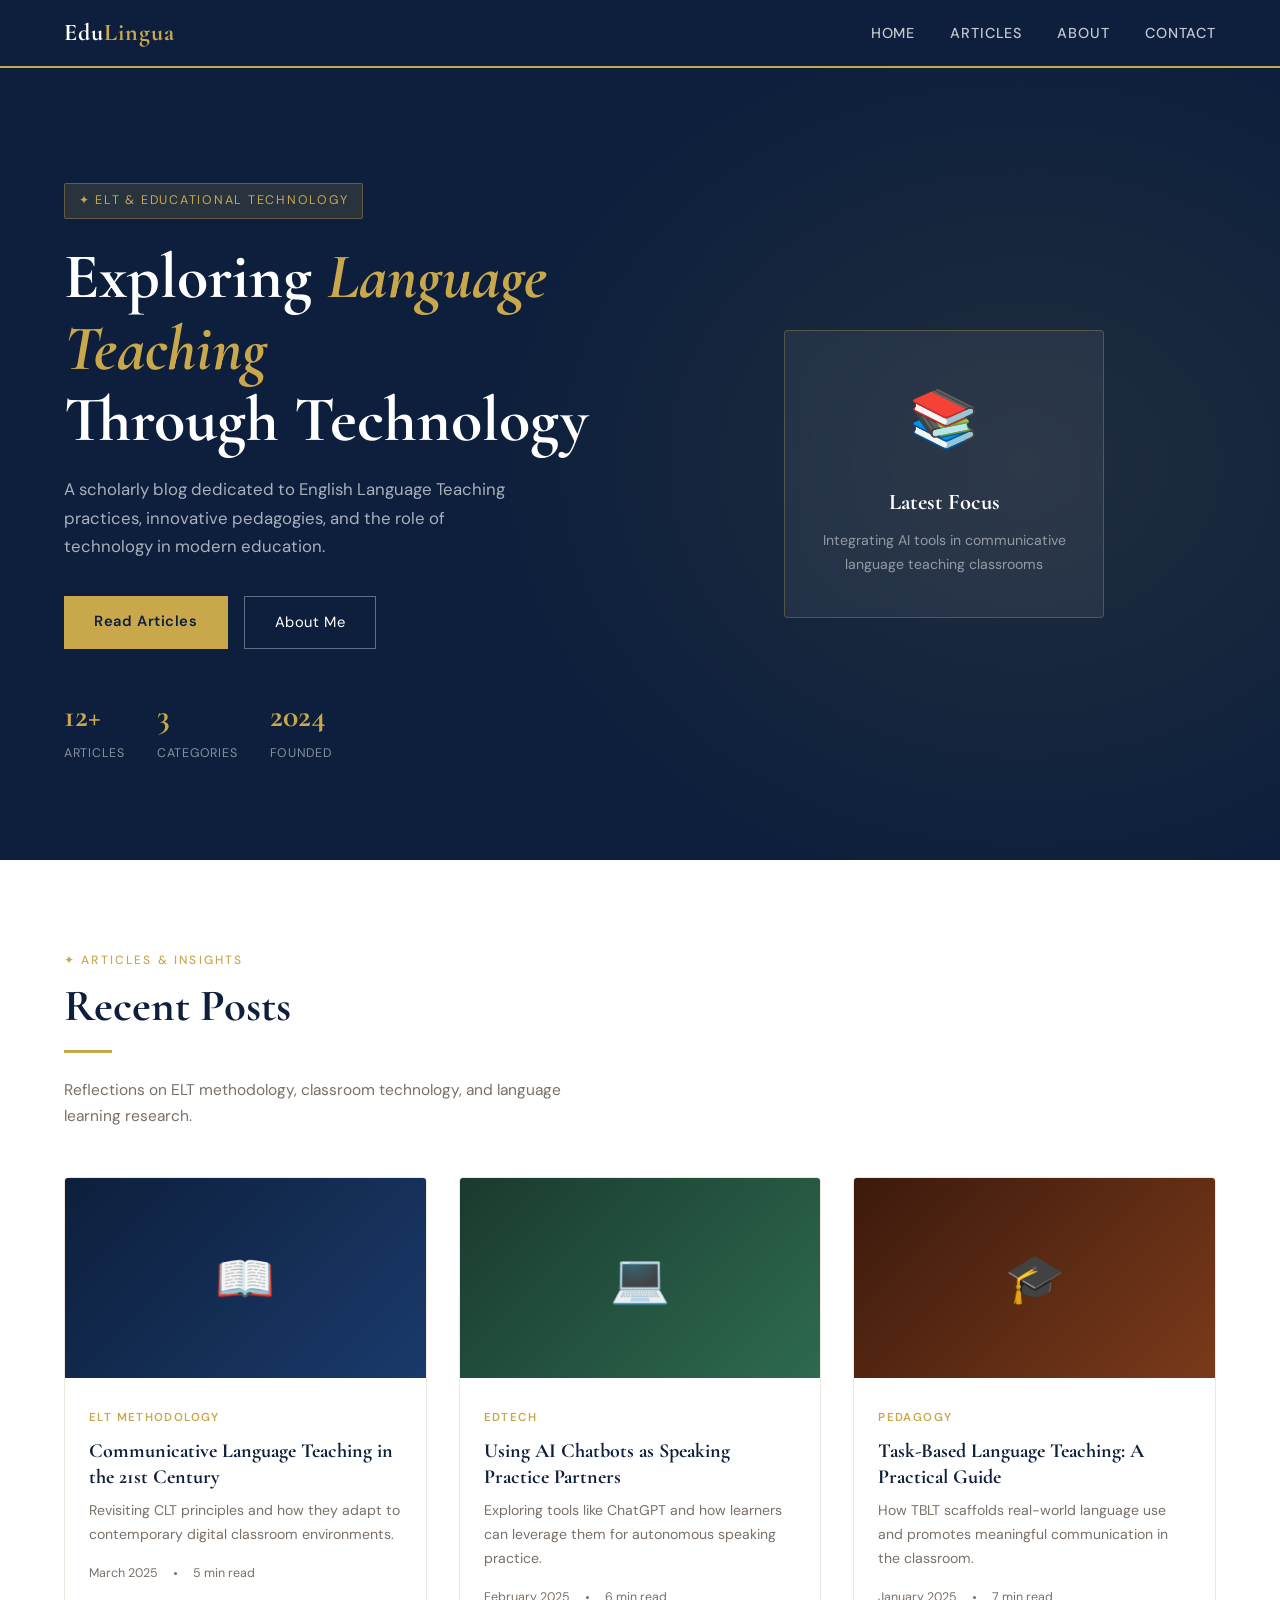
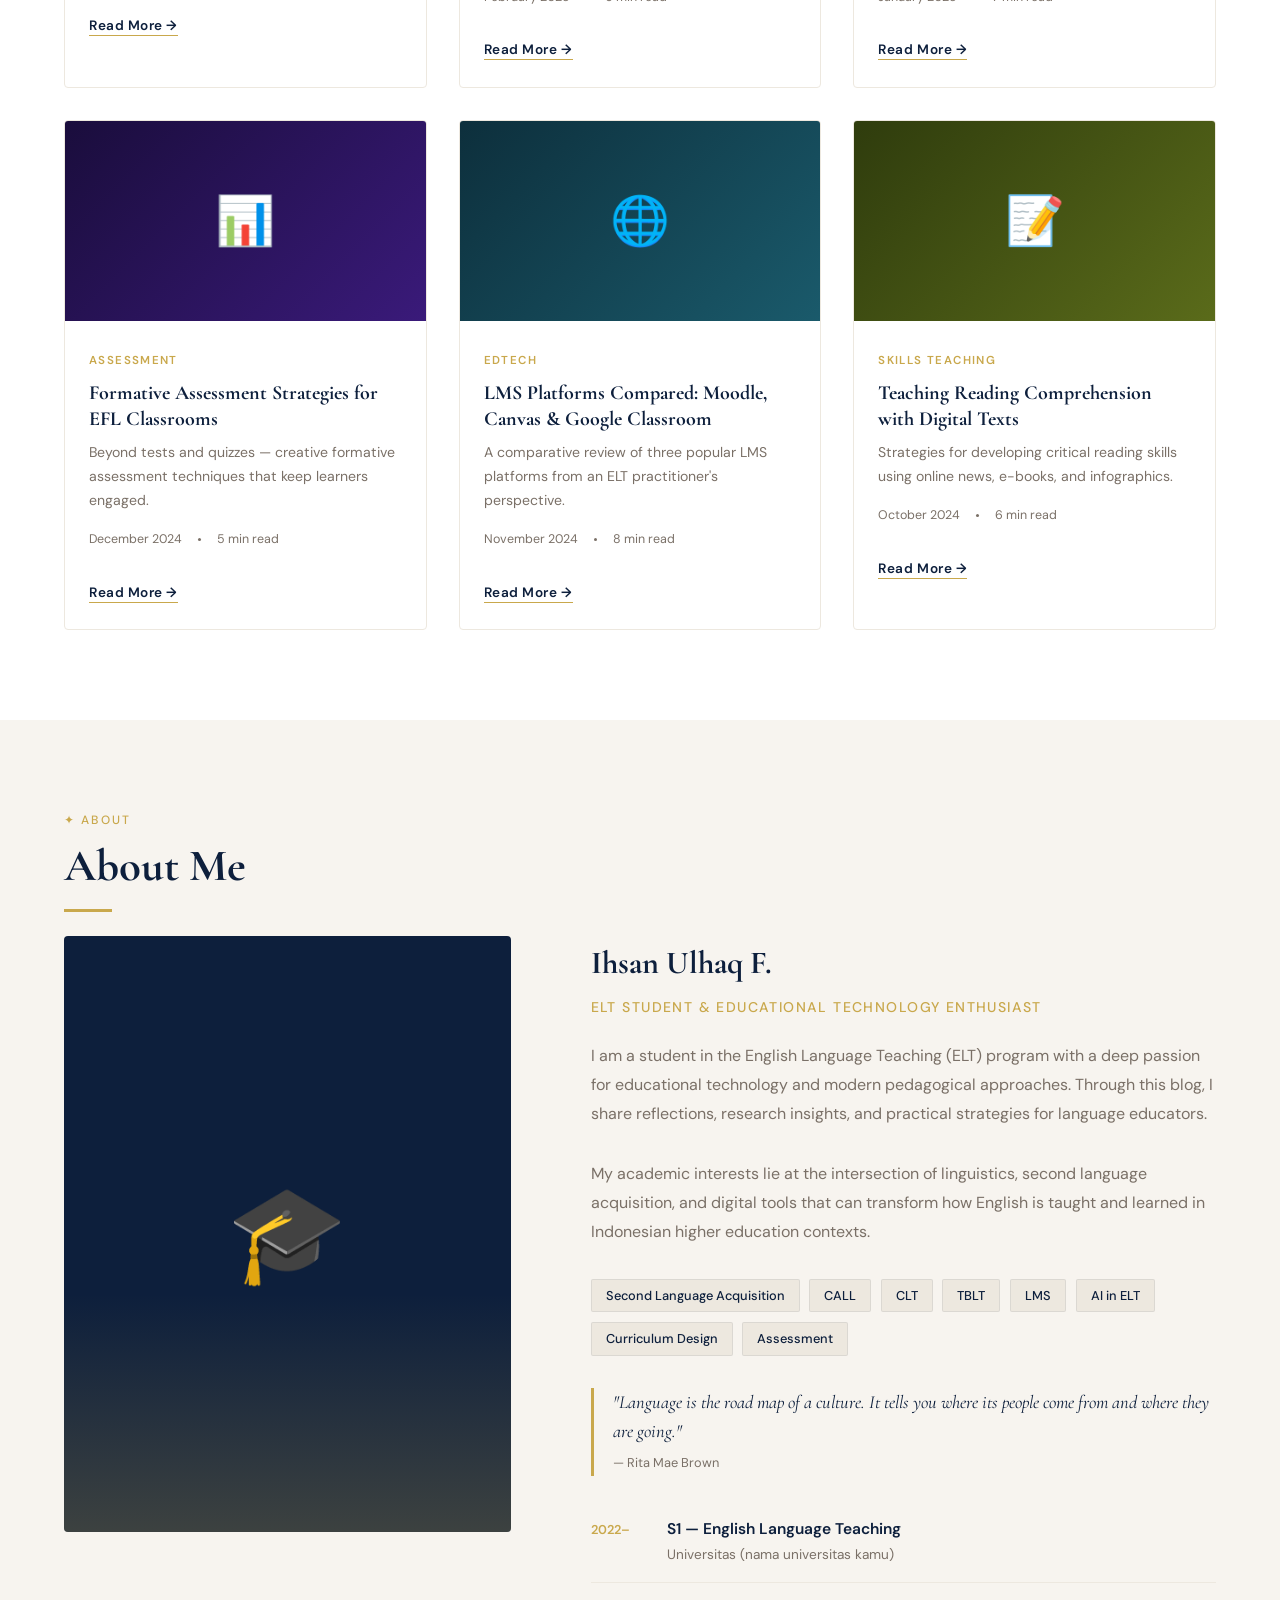
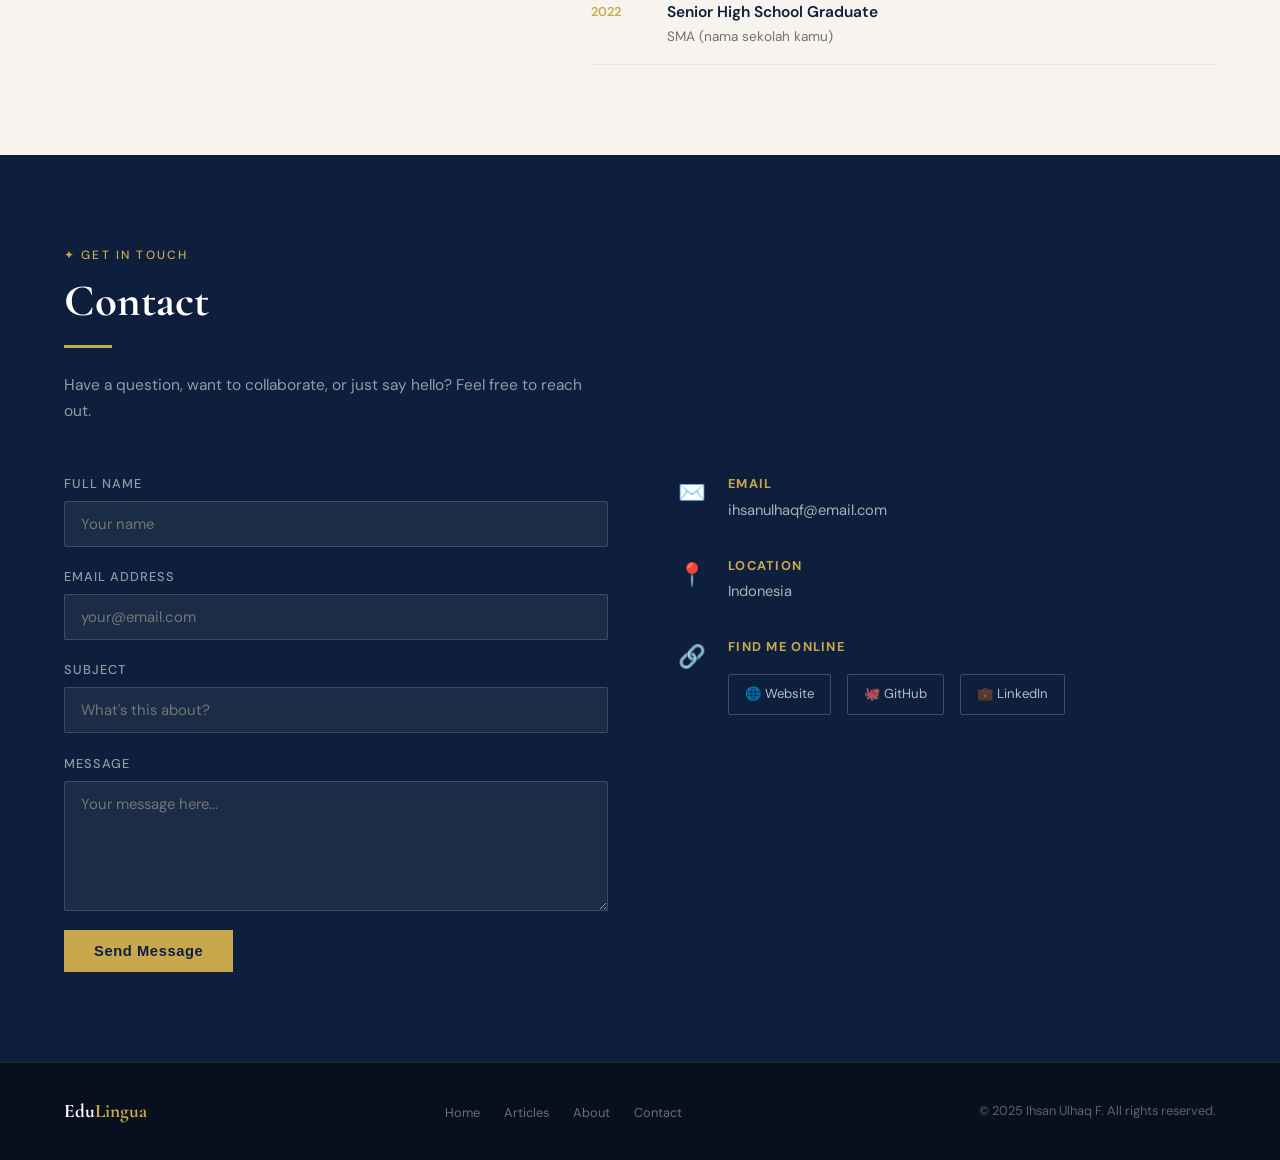
==== index.html @ 3273b569 "Update index.html" ====
<!DOCTYPE html>
<html lang="en">
<head>
  <meta charset="UTF-8" />
  <meta name="viewport" content="width=device-width, initial-scale=1.0"/>
  <title>EduLingua — ELT & Educational Technology</title>
  <link href="https://fonts.googleapis.com/css2?family=Cormorant+Garamond:ital,wght@0,400;0,600;0,700;1,400&family=DM+Sans:wght@300;400;500&display=swap" rel="stylesheet"/>
  <style>
    *, *::before, *::after { box-sizing: border-box; margin: 0; padding: 0; }

    :root {
      --navy:   #0d1f3c;
      --gold:   #c9a84c;
      --ivory:  #f7f4ef;
      --warm:   #ede8df;
      --muted:  #7a7067;
      --white:  #ffffff;
      --serif:  'Cormorant Garamond', Georgia, serif;
      --sans:   'DM Sans', sans-serif;
    }

    html { scroll-behavior: smooth; }
    body { background: var(--ivory); color: var(--navy); font-family: var(--sans); font-size: 16px; line-height: 1.7; }

    /* ── NAV ── */
    nav {
      position: sticky; top: 0; z-index: 100;
      background: var(--navy);
      display: flex; align-items: center; justify-content: space-between;
      padding: 0 5vw;
      height: 68px;
      border-bottom: 2px solid var(--gold);
    }
    .nav-logo {
      font-family: var(--serif); font-size: 1.5rem; font-weight: 700;
      color: var(--white); letter-spacing: .04em; text-decoration: none;
    }
    .nav-logo span { color: var(--gold); }
    .nav-links { display: flex; gap: 2.2rem; list-style: none; }
    .nav-links a {
      color: rgba(255,255,255,.75); text-decoration: none;
      font-size: .9rem; letter-spacing: .06em; text-transform: uppercase;
      font-weight: 500; transition: color .25s;
    }
    .nav-links a:hover { color: var(--gold); }
    .hamburger { display: none; flex-direction: column; gap: 5px; cursor: pointer; }
    .hamburger span { width: 24px; height: 2px; background: var(--white); border-radius: 2px; transition: .3s; }

    /* ── HERO ── */
    #home {
      background: var(--navy);
      padding: 100px 5vw 80px;
      display: grid; grid-template-columns: 1fr 1fr; align-items: center; gap: 4rem;
      min-height: 88vh;
      position: relative; overflow: hidden;
    }
    #home::before {
      content: '';
      position: absolute; inset: 0;
      background: radial-gradient(ellipse 60% 80% at 80% 50%, rgba(201,168,76,.10) 0%, transparent 70%);
      pointer-events: none;
    }
    .hero-tag {
      display: inline-block;
      background: rgba(201,168,76,.15); color: var(--gold);
      font-size: .78rem; letter-spacing: .14em; text-transform: uppercase;
      padding: 6px 14px; border: 1px solid rgba(201,168,76,.35); border-radius: 2px;
      margin-bottom: 1.4rem;
      animation: fadeUp .8s ease both;
    }
    .hero-title {
      font-family: var(--serif); font-size: clamp(2.6rem, 5vw, 4.2rem);
      font-weight: 700; color: var(--white); line-height: 1.12;
      margin-bottom: 1.2rem;
      animation: fadeUp .9s .1s ease both;
    }
    .hero-title em { color: var(--gold); font-style: italic; }
    .hero-desc {
      color: rgba(255,255,255,.65); font-size: 1.05rem; max-width: 460px;
      margin-bottom: 2.2rem;
      animation: fadeUp 1s .2s ease both;
    }
    .hero-btns { display: flex; gap: 1rem; flex-wrap: wrap; animation: fadeUp 1s .3s ease both; }
    .btn-primary {
      background: var(--gold); color: var(--navy);
      padding: 13px 30px; font-weight: 600; font-size: .92rem;
      border: none; cursor: pointer; letter-spacing: .04em;
      text-decoration: none; display: inline-block; transition: opacity .2s, transform .2s;
    }
    .btn-primary:hover { opacity: .88; transform: translateY(-2px); }
    .btn-outline {
      border: 1.5px solid rgba(255,255,255,.35); color: var(--white);
      padding: 13px 30px; font-size: .92rem; letter-spacing: .04em;
      text-decoration: none; display: inline-block; transition: border-color .2s, transform .2s;
    }
    .btn-outline:hover { border-color: var(--gold); transform: translateY(-2px); }
    .hero-visual {
      display: flex; justify-content: center; align-items: center;
      animation: fadeIn 1.2s .4s ease both;
    }
    .hero-card {
      background: rgba(255,255,255,.06); border: 1px solid rgba(201,168,76,.3);
      border-radius: 4px; padding: 2.5rem 2rem;
      text-align: center; width: 320px;
      backdrop-filter: blur(6px);
    }
    .hero-card-icon { font-size: 3.5rem; margin-bottom: 1rem; }
    .hero-card h3 { font-family: var(--serif); font-size: 1.4rem; color: var(--white); margin-bottom: .5rem; }
    .hero-card p { color: rgba(255,255,255,.5); font-size: .88rem; }
    .hero-stats {
      display: flex; gap: 2rem; margin-top: 2.5rem;
      animation: fadeUp 1s .5s ease both;
    }
    .stat-num { font-family: var(--serif); font-size: 2rem; color: var(--gold); font-weight: 700; }
    .stat-label { font-size: .78rem; color: rgba(255,255,255,.5); letter-spacing: .06em; text-transform: uppercase; }

    /* ── SECTION BASE ── */
    section { padding: 90px 5vw; }
    .section-label {
      font-size: .75rem; letter-spacing: .18em; text-transform: uppercase;
      color: var(--gold); margin-bottom: .6rem; font-weight: 500;
    }
    .section-title {
      font-family: var(--serif); font-size: clamp(1.9rem, 3.5vw, 2.8rem);
      font-weight: 700; color: var(--navy); line-height: 1.2; margin-bottom: 1rem;
    }
    .section-sub { color: var(--muted); max-width: 520px; font-size: .97rem; margin-bottom: 3rem; }
    .divider { width: 48px; height: 3px; background: var(--gold); margin-bottom: 1.5rem; }

    /* ── BLOG POSTS ── */
    #posts { background: var(--white); }
    .posts-grid { display: grid; grid-template-columns: repeat(auto-fill, minmax(310px, 1fr)); gap: 2rem; }
    .post-card {
      border: 1px solid var(--warm); border-radius: 4px; overflow: hidden;
      transition: transform .25s, box-shadow .25s; cursor: pointer;
    }
    .post-card:hover { transform: translateY(-5px); box-shadow: 0 16px 40px rgba(13,31,60,.10); }
    .post-thumb {
      height: 200px; display: flex; align-items: center; justify-content: center;
      font-size: 3rem; position: relative; overflow: hidden;
    }
    .post-thumb-elt   { background: linear-gradient(135deg, #0d1f3c 0%, #1a3a6b 100%); }
    .post-thumb-tech  { background: linear-gradient(135deg, #1a3a2e 0%, #2d6a4f 100%); }
    .post-thumb-meth  { background: linear-gradient(135deg, #3c1a0d 0%, #7a3a1a 100%); }
    .post-thumb-eval  { background: linear-gradient(135deg, #1a0d3c 0%, #3a1a7a 100%); }
    .post-thumb-tech2 { background: linear-gradient(135deg, #0d2f3c 0%, #1a5a6b 100%); }
    .post-thumb-read  { background: linear-gradient(135deg, #2f3c0d 0%, #5a6b1a 100%); }
    .post-body { padding: 1.5rem; }
    .post-cat {
      display: inline-block; font-size: .72rem; letter-spacing: .12em;
      text-transform: uppercase; color: var(--gold); font-weight: 600;
      margin-bottom: .6rem;
    }
    .post-title { font-family: var(--serif); font-size: 1.25rem; font-weight: 700; color: var(--navy); margin-bottom: .6rem; line-height: 1.3; }
    .post-excerpt { color: var(--muted); font-size: .88rem; margin-bottom: 1rem; }
    .post-meta { display: flex; align-items: center; gap: 1rem; font-size: .78rem; color: var(--muted); }
    .post-meta-dot { width: 3px; height: 3px; background: var(--muted); border-radius: 50%; }
    .read-more { color: var(--navy); font-weight: 600; font-size: .85rem; text-decoration: none; letter-spacing: .04em; border-bottom: 1.5px solid var(--gold); padding-bottom: 1px; transition: color .2s; }
    .read-more:hover { color: var(--gold); }

    /* ── ABOUT ── */
    #about { background: var(--ivory); }
    .about-grid { display: grid; grid-template-columns: 1fr 1.4fr; gap: 5rem; align-items: start; }
    .about-avatar {
      width: 100%; aspect-ratio: 3/4; background: var(--navy);
      border-radius: 4px; display: flex; align-items: center; justify-content: center;
      font-size: 6rem; position: relative; overflow: hidden;
    }
    .about-avatar::after {
      content: ''; position: absolute;
      bottom: 0; left: 0; right: 0; height: 40%;
      background: linear-gradient(to top, rgba(201,168,76,.25), transparent);
    }
    .about-name { font-family: var(--serif); font-size: 2rem; font-weight: 700; color: var(--navy); margin-bottom: .3rem; }
    .about-role { color: var(--gold); font-size: .88rem; letter-spacing: .1em; text-transform: uppercase; font-weight: 500; margin-bottom: 1.4rem; }
    .about-bio { color: var(--muted); margin-bottom: 2rem; line-height: 1.8; }
    .skills-list { display: flex; flex-wrap: wrap; gap: .6rem; margin-bottom: 2rem; }
    .skill-tag {
      background: var(--warm); color: var(--navy); font-size: .8rem;
      padding: 5px 14px; border-radius: 2px; font-weight: 500;
      border: 1px solid rgba(13,31,60,.08);
    }
    .about-quote {
      border-left: 3px solid var(--gold); padding-left: 1.2rem;
      font-family: var(--serif); font-size: 1.15rem; font-style: italic;
      color: var(--navy); line-height: 1.6;
    }
    .edu-list { margin-top: 1.5rem; }
    .edu-item { display: flex; gap: 1rem; padding: 1rem 0; border-bottom: 1px solid var(--warm); }
    .edu-year { font-size: .8rem; color: var(--gold); font-weight: 600; min-width: 60px; margin-top: .15rem; }
    .edu-info h4 { font-size: .97rem; font-weight: 600; color: var(--navy); }
    .edu-info p  { font-size: .85rem; color: var(--muted); }

    /* ── CONTACT ── */
    #contact { background: var(--navy); }
    #contact .section-title { color: var(--white); }
    #contact .section-sub   { color: rgba(255,255,255,.55); }
    #contact .divider       { background: var(--gold); }
    .contact-grid { display: grid; grid-template-columns: 1fr 1fr; gap: 4rem; align-items: start; }
    .contact-form { display: flex; flex-direction: column; gap: 1.2rem; }
    .form-group { display: flex; flex-direction: column; gap: .4rem; }
    .form-group label { font-size: .8rem; letter-spacing: .08em; text-transform: uppercase; color: rgba(255,255,255,.55); font-weight: 500; }
    .form-group input,
    .form-group textarea {
      background: rgba(255,255,255,.06); border: 1px solid rgba(255,255,255,.15);
      color: var(--white); padding: 12px 16px; font-family: var(--sans); font-size: .93rem;
      border-radius: 2px; outline: none; transition: border-color .2s;
    }
    .form-group input:focus,
    .form-group textarea:focus { border-color: var(--gold); }
    .form-group textarea { min-height: 130px; resize: vertical; }
    .contact-info { display: flex; flex-direction: column; gap: 2rem; }
    .contact-item { display: flex; gap: 1rem; align-items: flex-start; }
    .contact-icon { font-size: 1.4rem; width: 40px; text-align: center; margin-top: .1rem; }
    .contact-item h4 { color: var(--gold); font-size: .8rem; letter-spacing: .1em; text-transform: uppercase; margin-bottom: .2rem; }
    .contact-item p  { color: rgba(255,255,255,.65); font-size: .92rem; }
    .social-row { display: flex; gap: 1rem; margin-top: 1rem; }
    .social-btn {
      display: flex; align-items: center; gap: .5rem;
      border: 1px solid rgba(255,255,255,.2); color: rgba(255,255,255,.7);
      padding: 8px 16px; font-size: .82rem; text-decoration: none;
      transition: border-color .2s, color .2s; border-radius: 2px;
    }
    .social-btn:hover { border-color: var(--gold); color: var(--gold); }

    /* ── FOOTER ── */
    footer {
      background: #080f1e;
      padding: 2rem 5vw;
      display: flex; align-items: center; justify-content: space-between;
      border-top: 1px solid rgba(201,168,76,.2);
      flex-wrap: wrap; gap: 1rem;
    }
    .footer-logo { font-family: var(--serif); font-size: 1.2rem; color: var(--white); font-weight: 700; }
    .footer-logo span { color: var(--gold); }
    .footer-copy { font-size: .8rem; color: rgba(255,255,255,.35); }
    .footer-links { display: flex; gap: 1.5rem; list-style: none; }
    .footer-links a { font-size: .8rem; color: rgba(255,255,255,.4); text-decoration: none; transition: color .2s; }
    .footer-links a:hover { color: var(--gold); }

    /* ── ANIMATIONS ── */
    @keyframes fadeUp {
      from { opacity: 0; transform: translateY(22px); }
      to   { opacity: 1; transform: translateY(0); }
    }
    @keyframes fadeIn {
      from { opacity: 0; }
      to   { opacity: 1; }
    }

    /* ── RESPONSIVE ── */
    @media (max-width: 900px) {
      #home { grid-template-columns: 1fr; text-align: center; padding-top: 70px; min-height: auto; }
      .hero-desc { max-width: 100%; }
      .hero-btns { justify-content: center; }
      .hero-stats { justify-content: center; }
      .hero-visual { display: none; }
      .about-grid { grid-template-columns: 1fr; }
      .about-avatar { aspect-ratio: 1/1; width: 200px; margin: 0 auto; }
      .contact-grid { grid-template-columns: 1fr; }
    }
    @media (max-width: 640px) {
      .nav-links { display: none; }
      .hamburger { display: flex; }
      section { padding: 60px 5vw; }
      footer { flex-direction: column; text-align: center; }
      .footer-links { justify-content: center; }
    }
  </style>
</head>
<body>

<!-- ── NAV ── -->
<nav>
  <a class="nav-logo" href="#home">Edu<span>Lingua</span></a>
  <ul class="nav-links">
    <li><a href="#home">Home</a></li>
    <li><a href="#posts">Articles</a></li>
    <li><a href="#about">About</a></li>
    <li><a href="#contact">Contact</a></li>
  </ul>
  <div class="hamburger" onclick="toggleMenu(this)">
    <span></span><span></span><span></span>
  </div>
</nav>

<!-- ── HERO ── -->
<section id="home">
  <div class="hero-text">
    <div class="hero-tag">✦ ELT &amp; Educational Technology</div>
    <h1 class="hero-title">
      Exploring <em>Language Teaching</em><br>Through Technology
    </h1>
    <p class="hero-desc">
      A scholarly blog dedicated to English Language Teaching practices, 
      innovative pedagogies, and the role of technology in modern education.
    </p>
    <div class="hero-btns">
      <a class="btn-primary" href="#posts">Read Articles</a>
      <a class="btn-outline" href="#about">About Me</a>
    </div>
    <div class="hero-stats">
      <div>
        <div class="stat-num">12+</div>
        <div class="stat-label">Articles</div>
      </div>
      <div>
        <div class="stat-num">3</div>
        <div class="stat-label">Categories</div>
      </div>
      <div>
        <div class="stat-num">2024</div>
        <div class="stat-label">Founded</div>
      </div>
    </div>
  </div>
  <div class="hero-visual">
    <div class="hero-card">
      <div class="hero-card-icon">📚</div>
      <h3>Latest Focus</h3>
      <p>Integrating AI tools in communicative language teaching classrooms</p>
    </div>
  </div>
</section>

<!-- ── BLOG POSTS ── -->
<section id="posts">
  <div class="section-label">✦ Articles &amp; Insights</div>
  <h2 class="section-title">Recent Posts</h2>
  <div class="divider"></div>
  <p class="section-sub">Reflections on ELT methodology, classroom technology, and language learning research.</p>

  <div class="posts-grid">

    <article class="post-card">
      <div class="post-thumb post-thumb-elt">📖</div>
      <div class="post-body">
        <span class="post-cat">ELT Methodology</span>
        <h3 class="post-title">Communicative Language Teaching in the 21st Century</h3>
        <p class="post-excerpt">Revisiting CLT principles and how they adapt to contemporary digital classroom environments.</p>
        <div class="post-meta">
          <span>March 2025</span>
          <span class="post-meta-dot"></span>
          <span>5 min read</span>
        </div>
        <br/>
        <a class="read-more" href="#">Read More →</a>
      </div>
    </article>

    <article class="post-card">
      <div class="post-thumb post-thumb-tech">💻</div>
      <div class="post-body">
        <span class="post-cat">EdTech</span>
        <h3 class="post-title">Using AI Chatbots as Speaking Practice Partners</h3>
        <p class="post-excerpt">Exploring tools like ChatGPT and how learners can leverage them for autonomous speaking practice.</p>
        <div class="post-meta">
          <span>February 2025</span>
          <span class="post-meta-dot"></span>
          <span>6 min read</span>
        </div>
        <br/>
        <a class="read-more" href="#">Read More →</a>
      </div>
    </article>

    <article class="post-card">
      <div class="post-thumb post-thumb-meth">🎓</div>
      <div class="post-body">
        <span class="post-cat">Pedagogy</span>
        <h3 class="post-title">Task-Based Language Teaching: A Practical Guide</h3>
        <p class="post-excerpt">How TBLT scaffolds real-world language use and promotes meaningful communication in the classroom.</p>
        <div class="post-meta">
          <span>January 2025</span>
          <span class="post-meta-dot"></span>
          <span>7 min read</span>
        </div>
        <br/>
        <a class="read-more" href="#">Read More →</a>
      </div>
    </article>

    <article class="post-card">
      <div class="post-thumb post-thumb-eval">📊</div>
      <div class="post-body">
        <span class="post-cat">Assessment</span>
        <h3 class="post-title">Formative Assessment Strategies for EFL Classrooms</h3>
        <p class="post-excerpt">Beyond tests and quizzes — creative formative assessment techniques that keep learners engaged.</p>
        <div class="post-meta">
          <span>December 2024</span>
          <span class="post-meta-dot"></span>
          <span>5 min read</span>
        </div>
        <br/>
        <a class="read-more" href="#">Read More →</a>
      </div>
    </article>

    <article class="post-card">
      <div class="post-thumb post-thumb-tech2">🌐</div>
      <div class="post-body">
        <span class="post-cat">EdTech</span>
        <h3 class="post-title">LMS Platforms Compared: Moodle, Canvas &amp; Google Classroom</h3>
        <p class="post-excerpt">A comparative review of three popular LMS platforms from an ELT practitioner's perspective.</p>
        <div class="post-meta">
          <span>November 2024</span>
          <span class="post-meta-dot"></span>
          <span>8 min read</span>
        </div>
        <br/>
        <a class="read-more" href="#">Read More →</a>
      </div>
    </article>

    <article class="post-card">
      <div class="post-thumb post-thumb-read">📝</div>
      <div class="post-body">
        <span class="post-cat">Skills Teaching</span>
        <h3 class="post-title">Teaching Reading Comprehension with Digital Texts</h3>
        <p class="post-excerpt">Strategies for developing critical reading skills using online news, e-books, and infographics.</p>
        <div class="post-meta">
          <span>October 2024</span>
          <span class="post-meta-dot"></span>
          <span>6 min read</span>
        </div>
        <br/>
        <a class="read-more" href="#">Read More →</a>
      </div>
    </article>

  </div>
</section>

<!-- ── ABOUT ── -->
<section id="about">
  <div class="section-label">✦ About</div>
  <h2 class="section-title">About Me</h2>
  <div class="divider"></div>

  <div class="about-grid">
    <div>
      <div class="about-avatar">🎓</div>
    </div>
    <div>
      <div class="about-name">Ihsan Ulhaq F.</div>
      <div class="about-role">ELT Student &amp; Educational Technology Enthusiast</div>
      <p class="about-bio">
        I am a student in the English Language Teaching (ELT) program with a deep passion for 
        educational technology and modern pedagogical approaches. Through this blog, I share 
        reflections, research insights, and practical strategies for language educators.
      </p>
      <p class="about-bio">
        My academic interests lie at the intersection of linguistics, second language acquisition, 
        and digital tools that can transform how English is taught and learned in Indonesian 
        higher education contexts.
      </p>
      <div class="skills-list">
        <span class="skill-tag">Second Language Acquisition</span>
        <span class="skill-tag">CALL</span>
        <span class="skill-tag">CLT</span>
        <span class="skill-tag">TBLT</span>
        <span class="skill-tag">LMS</span>
        <span class="skill-tag">AI in ELT</span>
        <span class="skill-tag">Curriculum Design</span>
        <span class="skill-tag">Assessment</span>
      </div>
      <blockquote class="about-quote">
        "Language is the road map of a culture. It tells you where its people come from and where they are going."
        <br/><small style="font-family:var(--sans);font-size:.8rem;color:var(--muted);font-style:normal;">— Rita Mae Brown</small>
      </blockquote>

      <div class="edu-list">
        <div class="edu-item">
          <div class="edu-year">2022–</div>
          <div class="edu-info">
            <h4>S1 — English Language Teaching</h4>
            <p>Universitas (nama universitas kamu)</p>
          </div>
        </div>
        <div class="edu-item">
          <div class="edu-year">2022</div>
          <div class="edu-info">
            <h4>Senior High School Graduate</h4>
            <p>SMA (nama sekolah kamu)</p>
          </div>
        </div>
      </div>
    </div>
  </div>
</section>

<!-- ── CONTACT ── -->
<section id="contact">
  <div class="section-label">✦ Get in Touch</div>
  <h2 class="section-title">Contact</h2>
  <div class="divider"></div>
  <p class="section-sub">Have a question, want to collaborate, or just say hello? Feel free to reach out.</p>

  <div class="contact-grid">
    <div class="contact-form">
      <div class="form-group">
        <label>Full Name</label>
        <input type="text" placeholder="Your name"/>
      </div>
      <div class="form-group">
        <label>Email Address</label>
        <input type="email" placeholder="your@email.com"/>
      </div>
      <div class="form-group">
        <label>Subject</label>
        <input type="text" placeholder="What's this about?"/>
      </div>
      <div class="form-group">
        <label>Message</label>
        <textarea placeholder="Your message here..."></textarea>
      </div>
      <button class="btn-primary" style="width:fit-content" onclick="handleSend()">Send Message</button>
    </div>
    <div class="contact-info">
      <div class="contact-item">
        <div class="contact-icon">✉️</div>
        <div>
          <h4>Email</h4>
          <p>ihsanulhaqf@email.com</p>
        </div>
      </div>
      <div class="contact-item">
        <div class="contact-icon">📍</div>
        <div>
          <h4>Location</h4>
          <p>Indonesia</p>
        </div>
      </div>
      <div class="contact-item">
        <div class="contact-icon">🔗</div>
        <div>
          <h4>Find Me Online</h4>
          <div class="social-row">
            <a class="social-btn" href="https://ihsanulhaqf.github.io" target="_blank">🌐 Website</a>
            <a class="social-btn" href="#">🐙 GitHub</a>
            <a class="social-btn" href="#">💼 LinkedIn</a>
          </div>
        </div>
      </div>
    </div>
  </div>
</section>

<!-- ── FOOTER ── -->
<footer>
  <div class="footer-logo">Edu<span>Lingua</span></div>
  <ul class="footer-links">
    <li><a href="#home">Home</a></li>
    <li><a href="#posts">Articles</a></li>
    <li><a href="#about">About</a></li>
    <li><a href="#contact">Contact</a></li>
  </ul>
  <p class="footer-copy">© 2025 Ihsan Ulhaq F. All rights reserved.</p>
</footer>

<script>
  function toggleMenu(btn) {
    const links = document.querySelector('.nav-links');
    links.style.display = links.style.display === 'flex' ? 'none' : 'flex';
    links.style.flexDirection = 'column';
    links.style.position = 'absolute';
    links.style.top = '68px';
    links.style.right = '5vw';
    links.style.background = '#0d1f3c';
    links.style.padding = '1rem 2rem';
    links.style.border = '1px solid rgba(201,168,76,.3)';
  }

  function handleSend() {
    alert('Pesan terkirim! (Hubungkan dengan backend untuk fungsionalitas nyata)');
  }

  // Scroll reveal
  const observer = new IntersectionObserver((entries) => {
    entries.forEach(e => {
      if (e.isIntersecting) {
        e.target.style.opacity = '1';
        e.target.style.transform = 'translateY(0)';
      }
    });
  }, { threshold: 0.1 });

  document.querySelectorAll('.post-card, .about-grid, .contact-grid').forEach(el => {
    el.style.opacity = '0';
    el.style.transform = 'translateY(30px)';
    el.style.transition = 'opacity .6s ease, transform .6s ease';
    observer.observe(el);
  });
</script>
</body>
</html>
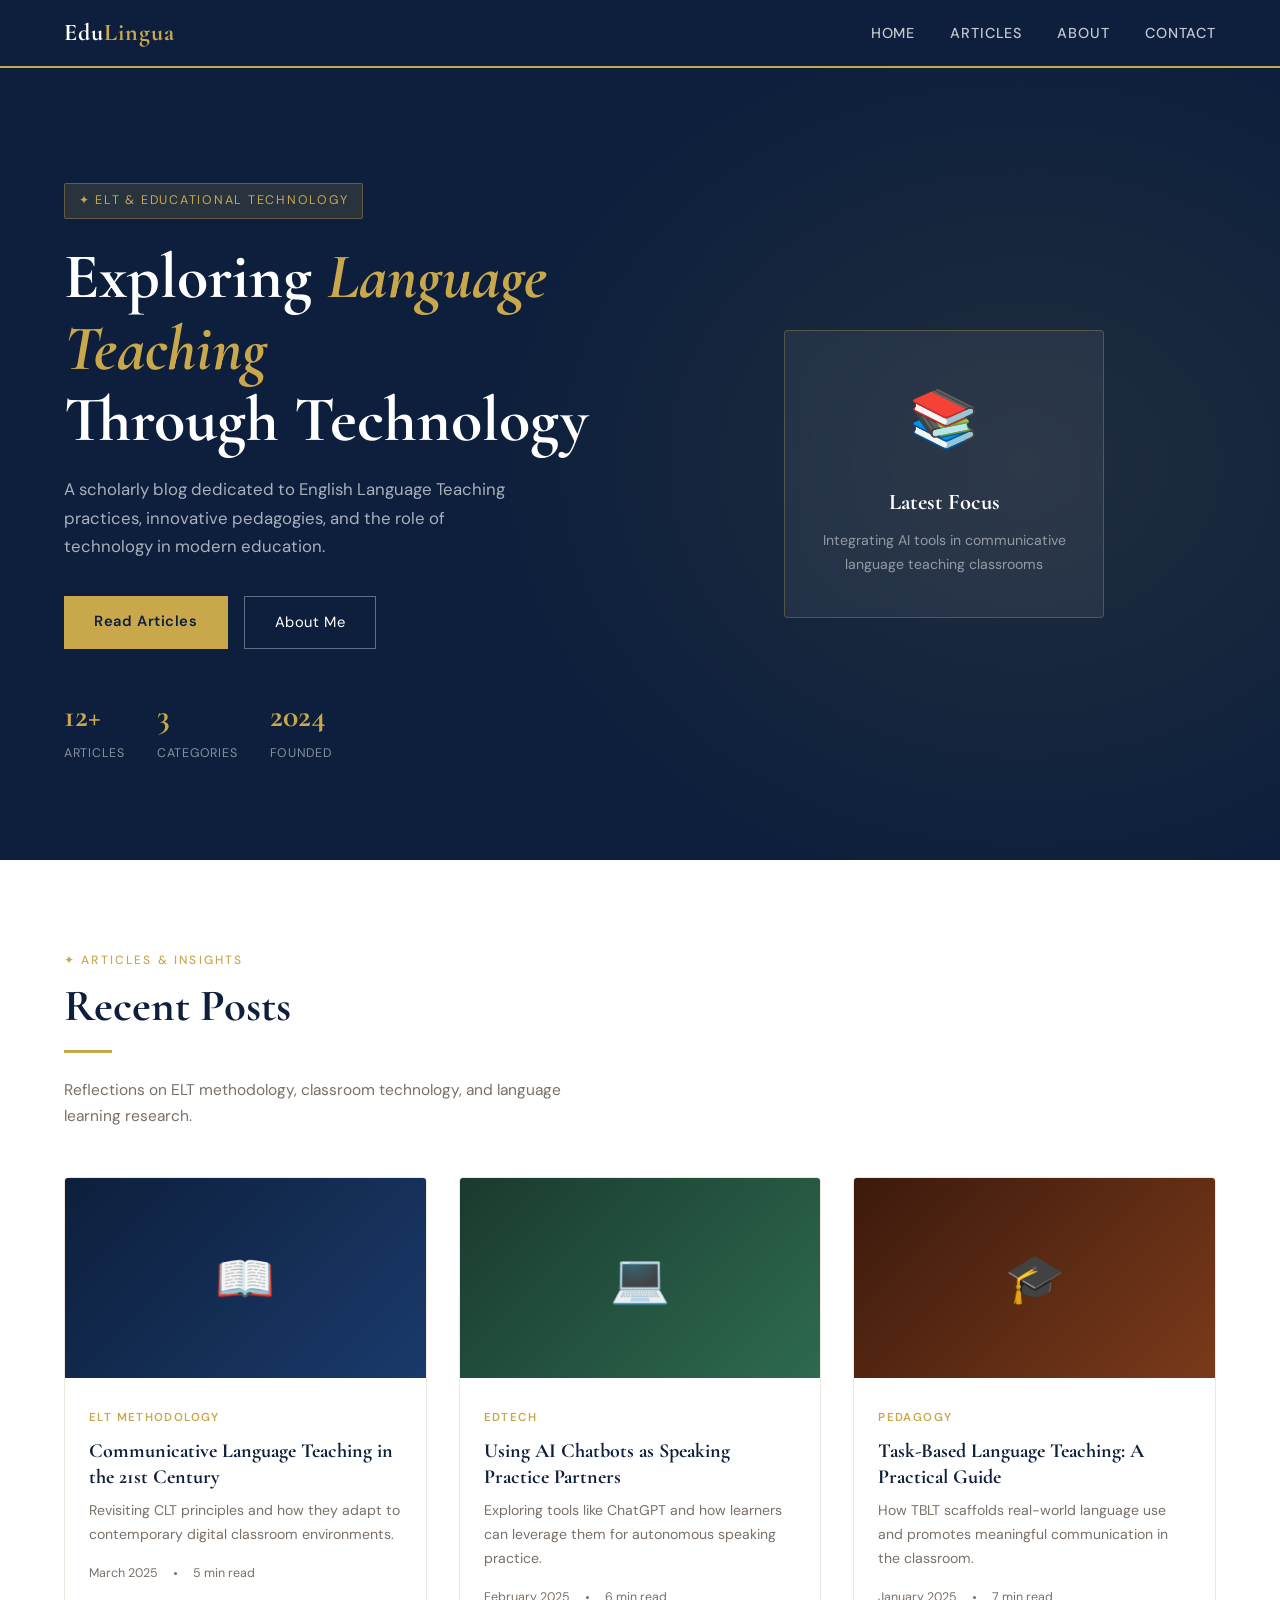
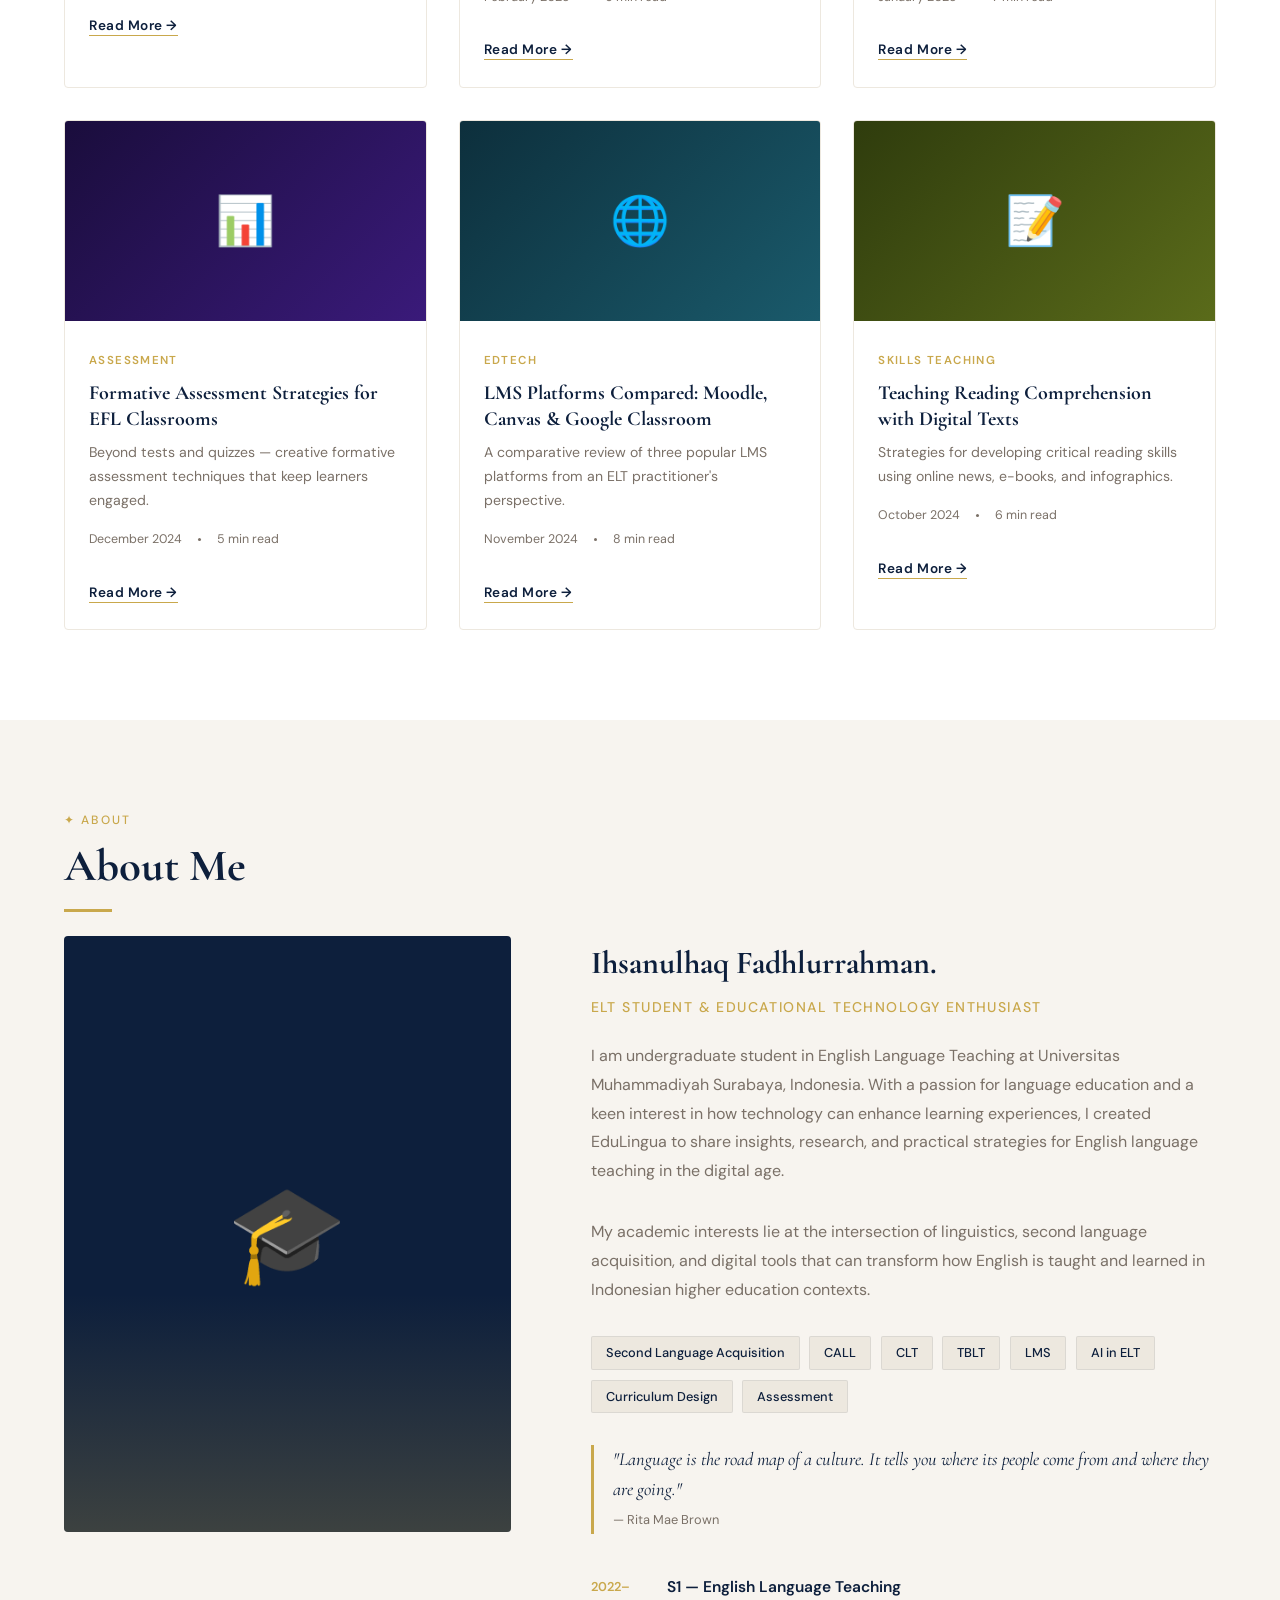
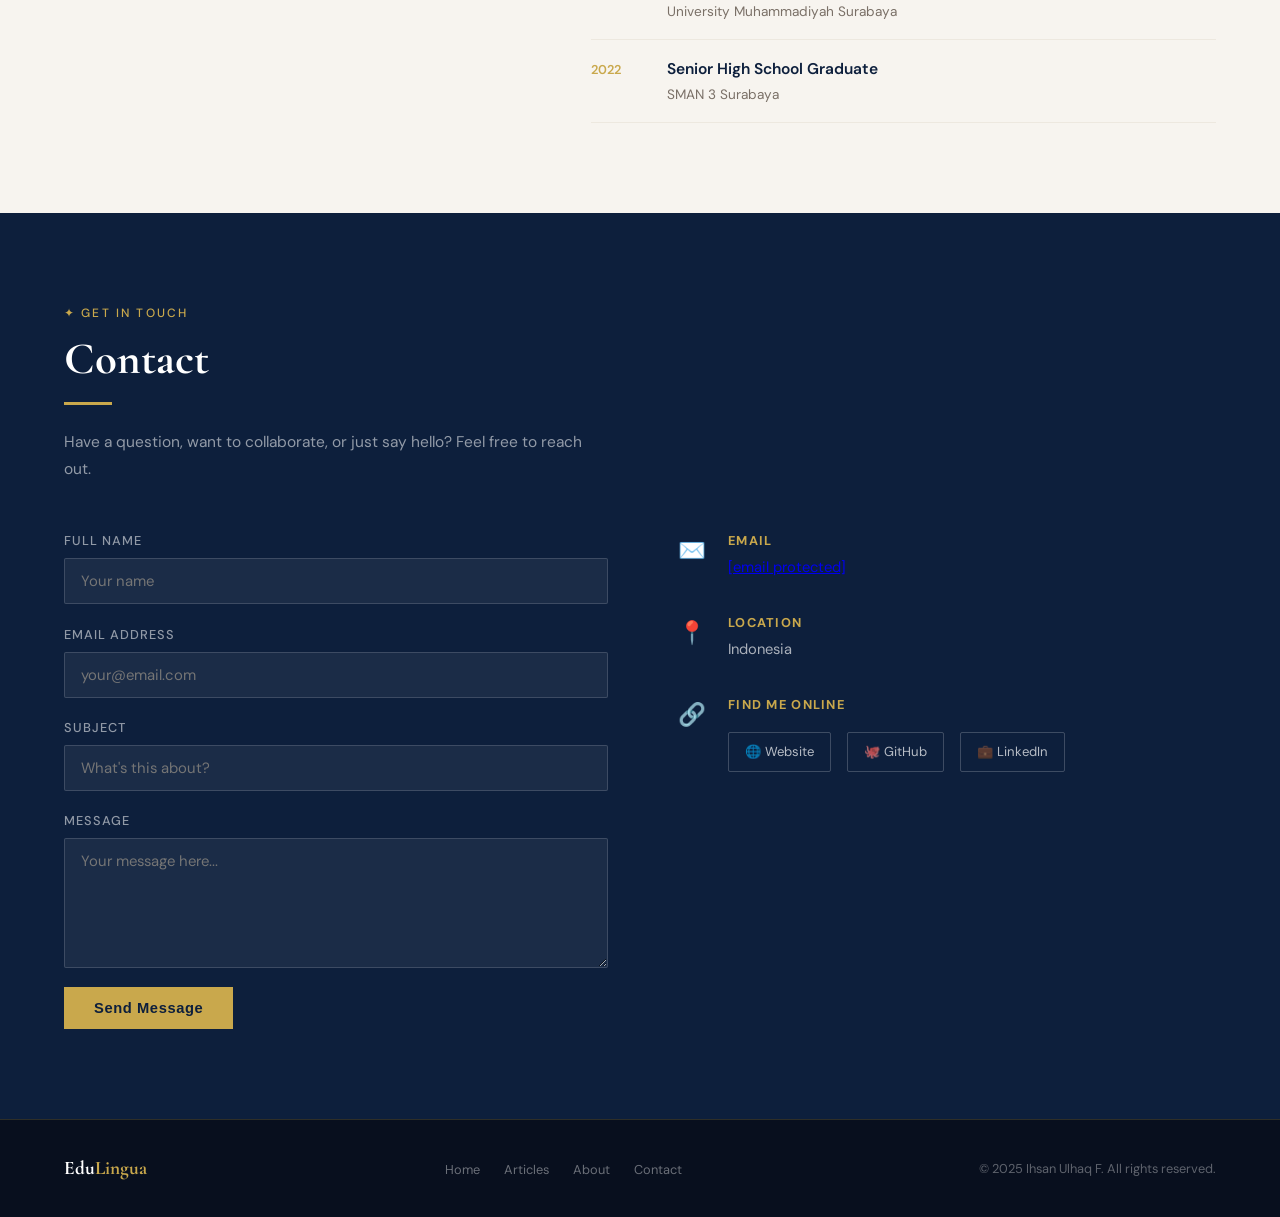
==== commit 50d5e09a: "Update index.html" ====
--- a/index.html
+++ b/index.html
@@ -1,4 +1,3 @@
-
 <!DOCTYPE html>
 <html lang="en">
 <head>
@@ -345,7 +344,7 @@
           <span>5 min read</span>
         </div>
         <br/>
-        <a class="read-more" href="#">Read More →</a>
+        <a class="read-more" href="blog/artikel-1.html">Read More →</a>
       </div>
     </article>
 
@@ -361,7 +360,7 @@
           <span>6 min read</span>
         </div>
         <br/>
-        <a class="read-more" href="#">Read More →</a>
+        <a class="read-more" href="blog/artikel-2.html">Read More →</a>
       </div>
     </article>
 
@@ -377,7 +376,7 @@
           <span>7 min read</span>
         </div>
         <br/>
-        <a class="read-more" href="#">Read More →</a>
+        <a class="read-more" href="blog/artikel-3.html">Read More →</a>
       </div>
     </article>
 
@@ -393,7 +392,7 @@
           <span>5 min read</span>
         </div>
         <br/>
-        <a class="read-more" href="#">Read More →</a>
+        <a class="read-more" href="blog/artikel-4.html">Read More →</a>
       </div>
     </article>
 
@@ -409,7 +408,7 @@
           <span>8 min read</span>
         </div>
         <br/>
-        <a class="read-more" href="#">Read More →</a>
+        <a class="read-more" href="blog/artikel-5.html">Read More →</a>
       </div>
     </article>
 
@@ -425,7 +424,7 @@
           <span>6 min read</span>
         </div>
         <br/>
-        <a class="read-more" href="#">Read More →</a>
+        <a class="read-more" href="blog/artikel-6.html">Read More →</a>
       </div>
     </article>
 
@@ -443,12 +442,10 @@
       <div class="about-avatar">🎓</div>
     </div>
     <div>
-      <div class="about-name">Ihsan Ulhaq F.</div>
+      <div class="about-name">Ihsanulhaq Fadhlurrahman.</div>
       <div class="about-role">ELT Student &amp; Educational Technology Enthusiast</div>
       <p class="about-bio">
-        I am a student in the English Language Teaching (ELT) program with a deep passion for 
-        educational technology and modern pedagogical approaches. Through this blog, I share 
-        reflections, research insights, and practical strategies for language educators.
+        I am undergraduate student in English Language Teaching at Universitas Muhammadiyah Surabaya, Indonesia. With a passion for language education and a keen interest in how technology can enhance learning experiences, I created EduLingua to share insights, research, and practical strategies for English language teaching in the digital age.
       </p>
       <p class="about-bio">
         My academic interests lie at the intersection of linguistics, second language acquisition, 
@@ -475,14 +472,14 @@
           <div class="edu-year">2022–</div>
           <div class="edu-info">
             <h4>S1 — English Language Teaching</h4>
-            <p>Universitas (nama universitas kamu)</p>
+            <p>University Muhammadiyah Surabaya</p>
           </div>
         </div>
         <div class="edu-item">
           <div class="edu-year">2022</div>
           <div class="edu-info">
             <h4>Senior High School Graduate</h4>
-            <p>SMA (nama sekolah kamu)</p>
+            <p>SMAN 3 Surabaya</p>
           </div>
         </div>
       </div>
@@ -498,31 +495,33 @@
   <p class="section-sub">Have a question, want to collaborate, or just say hello? Feel free to reach out.</p>
 
   <div class="contact-grid">
-    <div class="contact-form">
+    <form class="contact-form" action="https://formspree.io/f/xgonevrp" method="POST" id="contactForm">
       <div class="form-group">
         <label>Full Name</label>
-        <input type="text" placeholder="Your name"/>
+        <input type="text" name="name" placeholder="Your name" required/>
       </div>
       <div class="form-group">
         <label>Email Address</label>
-        <input type="email" placeholder="your@email.com"/>
+        <input type="email" name="email" placeholder="your@email.com" required/>
       </div>
       <div class="form-group">
         <label>Subject</label>
-        <input type="text" placeholder="What's this about?"/>
+        <input type="text" name="subject" placeholder="What's this about?" required/>
       </div>
       <div class="form-group">
         <label>Message</label>
-        <textarea placeholder="Your message here..."></textarea>
-      </div>
-      <button class="btn-primary" style="width:fit-content" onclick="handleSend()">Send Message</button>
-    </div>
+        <textarea name="message" placeholder="Your message here..." required></textarea>
+      </div>
+      <button type="submit" class="btn-primary" style="width:fit-content" id="submitBtn">Send Message</button>
+      <div id="formSuccess" style="display:none;color:#4ade80;font-size:.9rem;margin-top:.5rem">✅ Pesan terkirim! Terima kasih.</div>
+      <div id="formError" style="display:none;color:#f87171;font-size:.9rem;margin-top:.5rem">❌ Gagal mengirim. Coba lagi.</div>
+    </form>
     <div class="contact-info">
       <div class="contact-item">
         <div class="contact-icon">✉️</div>
         <div>
           <h4>Email</h4>
-          <p>ihsanulhaqf@email.com</p>
+          <p><a href="/cdn-cgi/l/email-protection" class="__cf_email__" data-cfemail="7b1213081a150e17131a0a1d3b1e161a121755181416">[email&#160;protected]</a></p>
         </div>
       </div>
       <div class="contact-item">
@@ -559,7 +558,7 @@
   <p class="footer-copy">© 2025 Ihsan Ulhaq F. All rights reserved.</p>
 </footer>
 
-<script>
+<script data-cfasync="false" src="/cdn-cgi/scripts/5c5dd728/cloudflare-static/email-decode.min.js"></script><script>
   function toggleMenu(btn) {
     const links = document.querySelector('.nav-links');
     links.style.display = links.style.display === 'flex' ? 'none' : 'flex';
@@ -572,7 +571,29 @@
     links.style.border = '1px solid rgba(201,168,76,.3)';
   }
 
-  function handleSend() {
+  // Formspree handler
+  document.getElementById('contactForm').addEventListener('submit', async function(e) {
+    e.preventDefault();
+    const btn = document.getElementById('submitBtn');
+    const success = document.getElementById('formSuccess');
+    const error = document.getElementById('formError');
+    btn.textContent = 'Sending...';
+    btn.disabled = true;
+    success.style.display = 'none';
+    error.style.display = 'none';
+    try {
+      const res = await fetch('https://formspree.io/f/xgonevrp', {
+        method: 'POST',
+        headers: { 'Accept': 'application/json' },
+        body: new FormData(this)
+      });
+      if (res.ok) { success.style.display = 'block'; this.reset(); }
+      else { error.style.display = 'block'; }
+    } catch { error.style.display = 'block'; }
+    btn.textContent = 'Send Message';
+    btn.disabled = false;
+  });
+  function handleSend_OLD() {
     alert('Pesan terkirim! (Hubungkan dengan backend untuk fungsionalitas nyata)');
   }
 
@@ -586,12 +607,4 @@
     });
   }, { threshold: 0.1 });
 
-  document.querySelectorAll('.post-card, .about-grid, .contact-grid').forEach(el => {
-    el.style.opacity = '0';
-    el.style.transform = 'translateY(30px)';
-    el.style.transition = 'opacity .6s ease, transform .6s ease';
-    observer.observe(el);
-  });
-</script>
-</body>
-</html>
+  document.querySelectorAll('.post-card, .about-gri
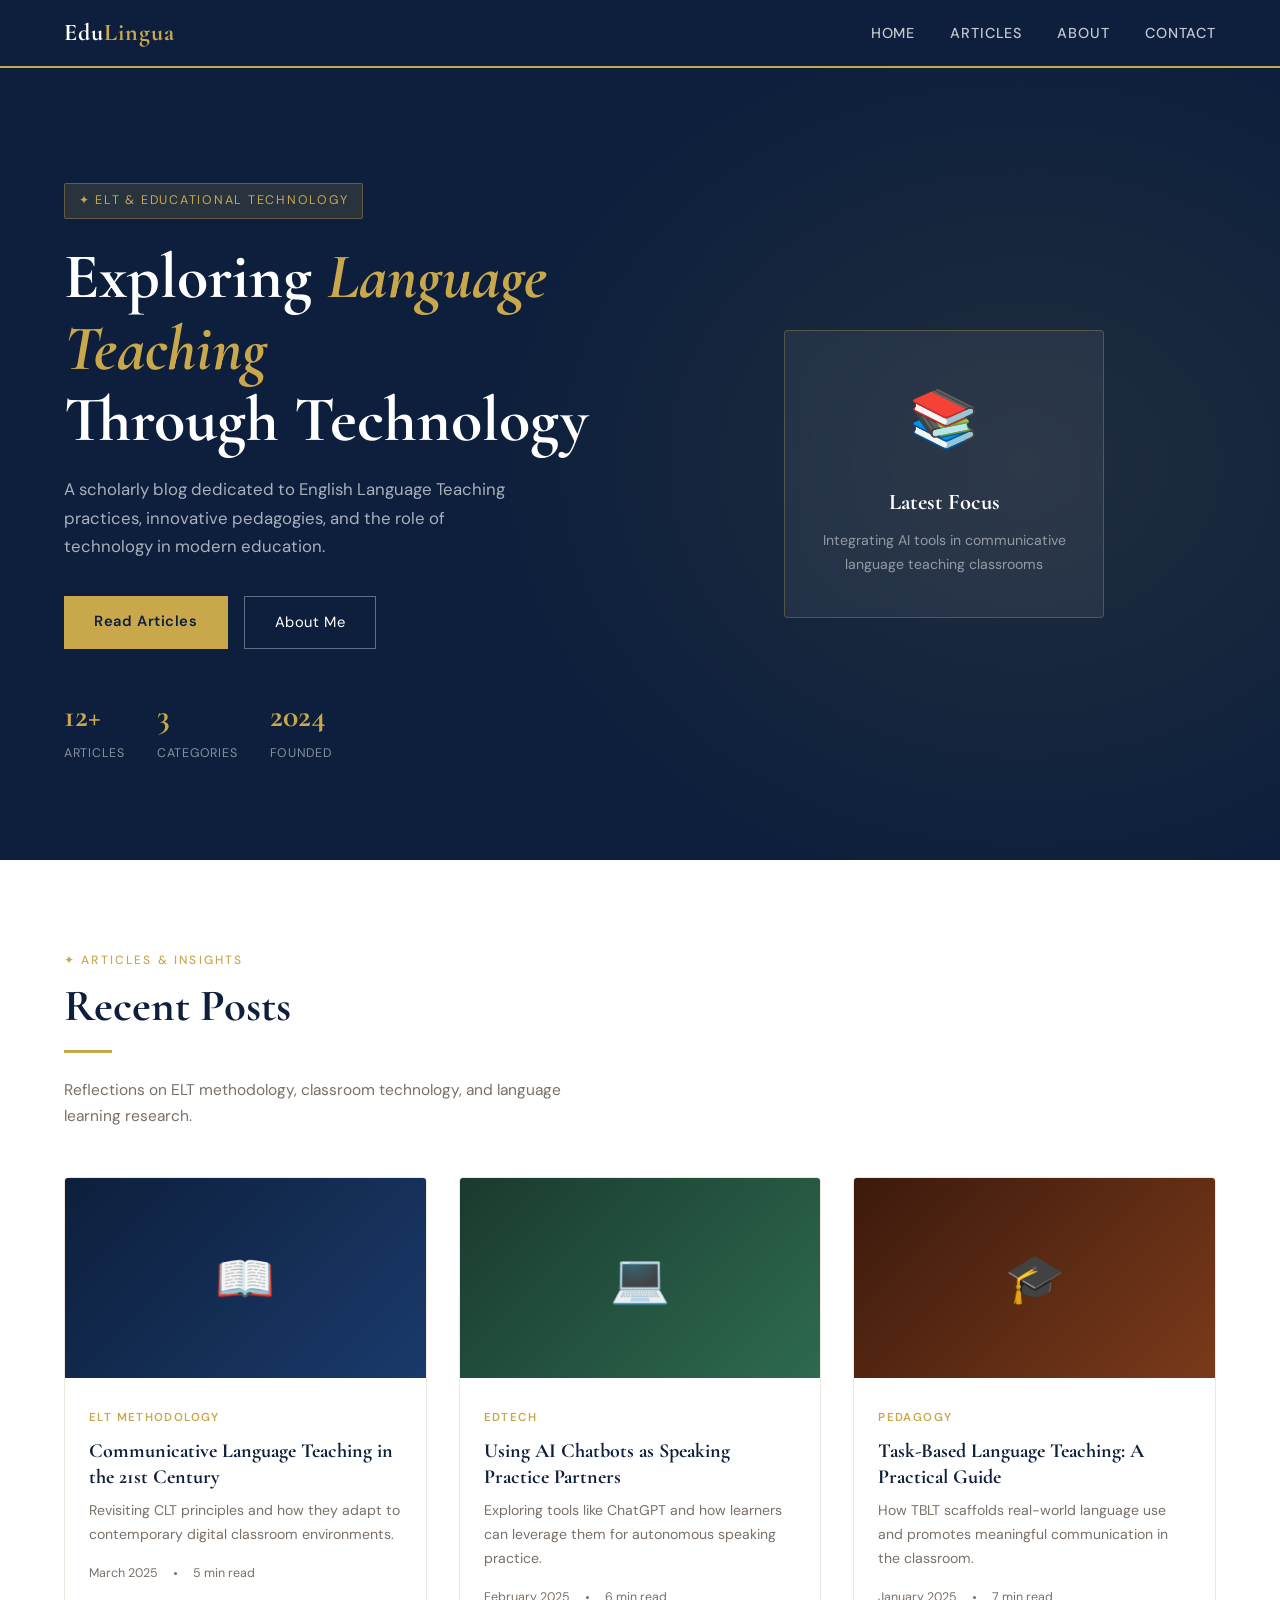
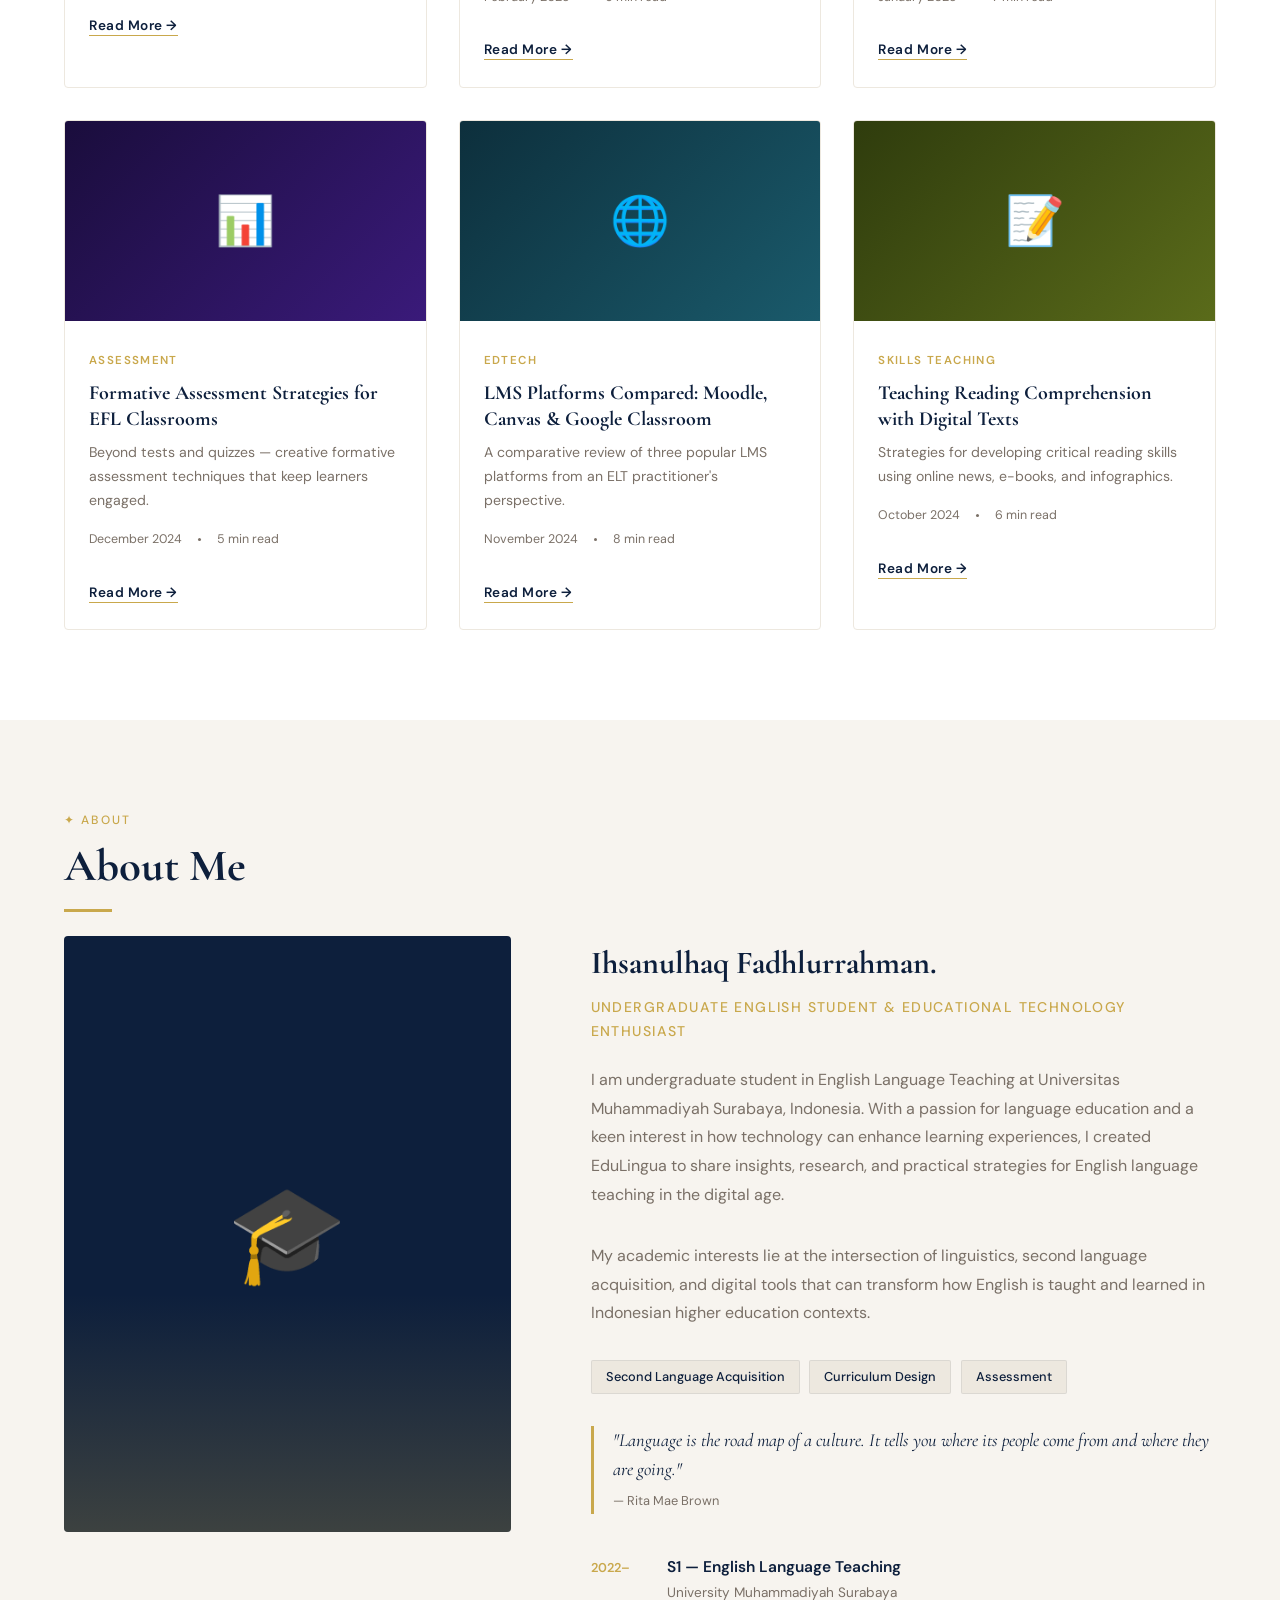
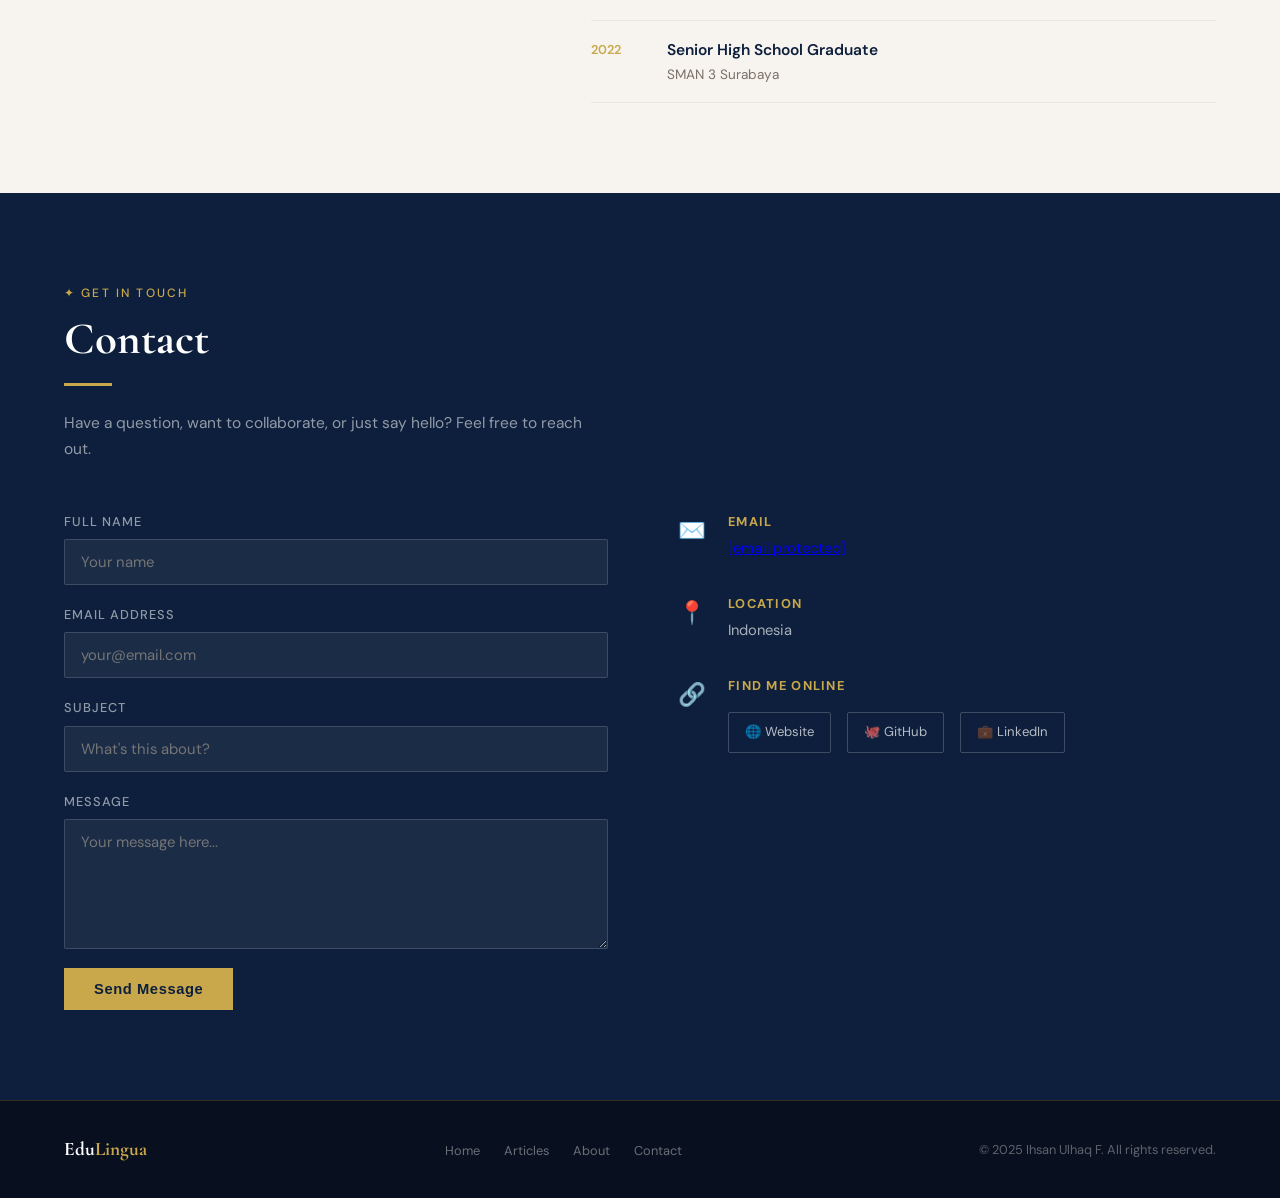
==== commit 422bd77a: "Update index.html" ====
--- a/index.html
+++ b/index.html
@@ -443,7 +443,7 @@
     </div>
     <div>
       <div class="about-name">Ihsanulhaq Fadhlurrahman.</div>
-      <div class="about-role">ELT Student &amp; Educational Technology Enthusiast</div>
+      <div class="about-role">Undergraduate English Student &amp; Educational Technology Enthusiast</div>
       <p class="about-bio">
         I am undergraduate student in English Language Teaching at Universitas Muhammadiyah Surabaya, Indonesia. With a passion for language education and a keen interest in how technology can enhance learning experiences, I created EduLingua to share insights, research, and practical strategies for English language teaching in the digital age.
       </p>
@@ -454,11 +454,6 @@
       </p>
       <div class="skills-list">
         <span class="skill-tag">Second Language Acquisition</span>
-        <span class="skill-tag">CALL</span>
-        <span class="skill-tag">CLT</span>
-        <span class="skill-tag">TBLT</span>
-        <span class="skill-tag">LMS</span>
-        <span class="skill-tag">AI in ELT</span>
         <span class="skill-tag">Curriculum Design</span>
         <span class="skill-tag">Assessment</span>
       </div>
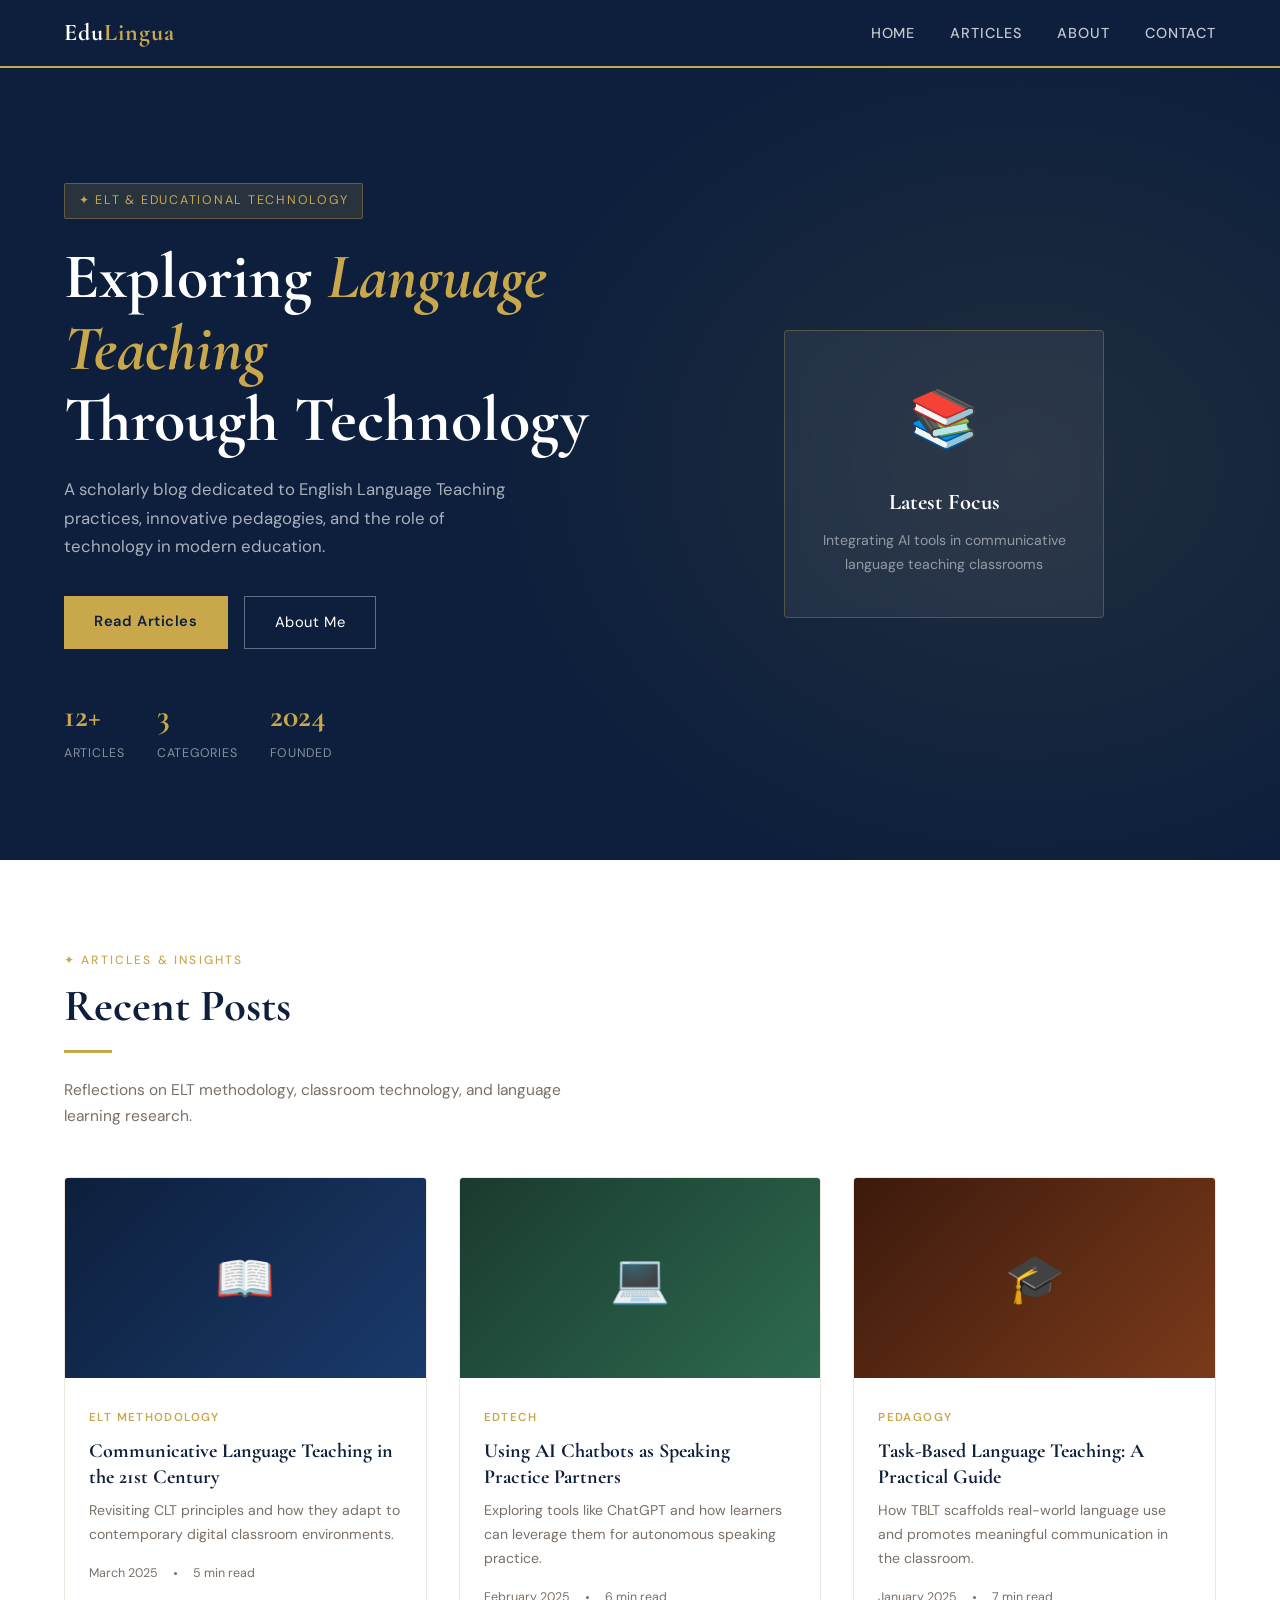
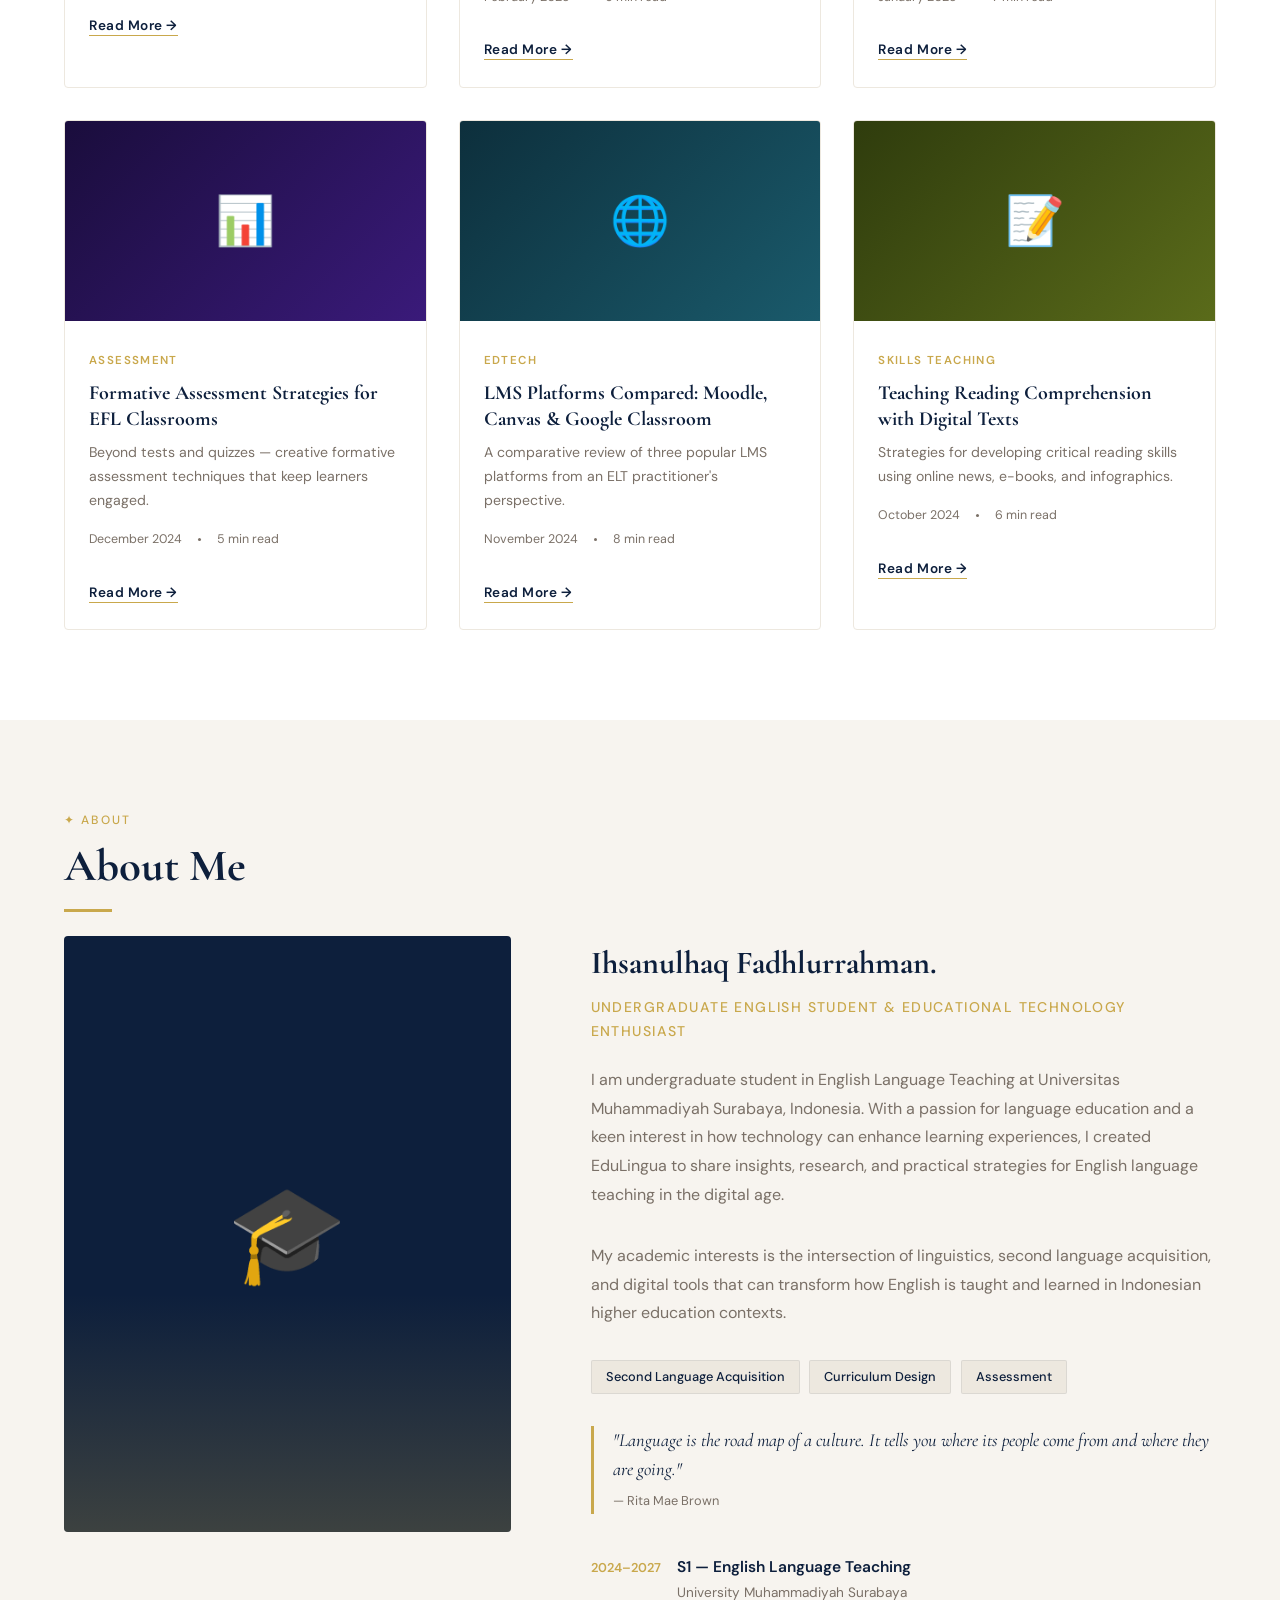
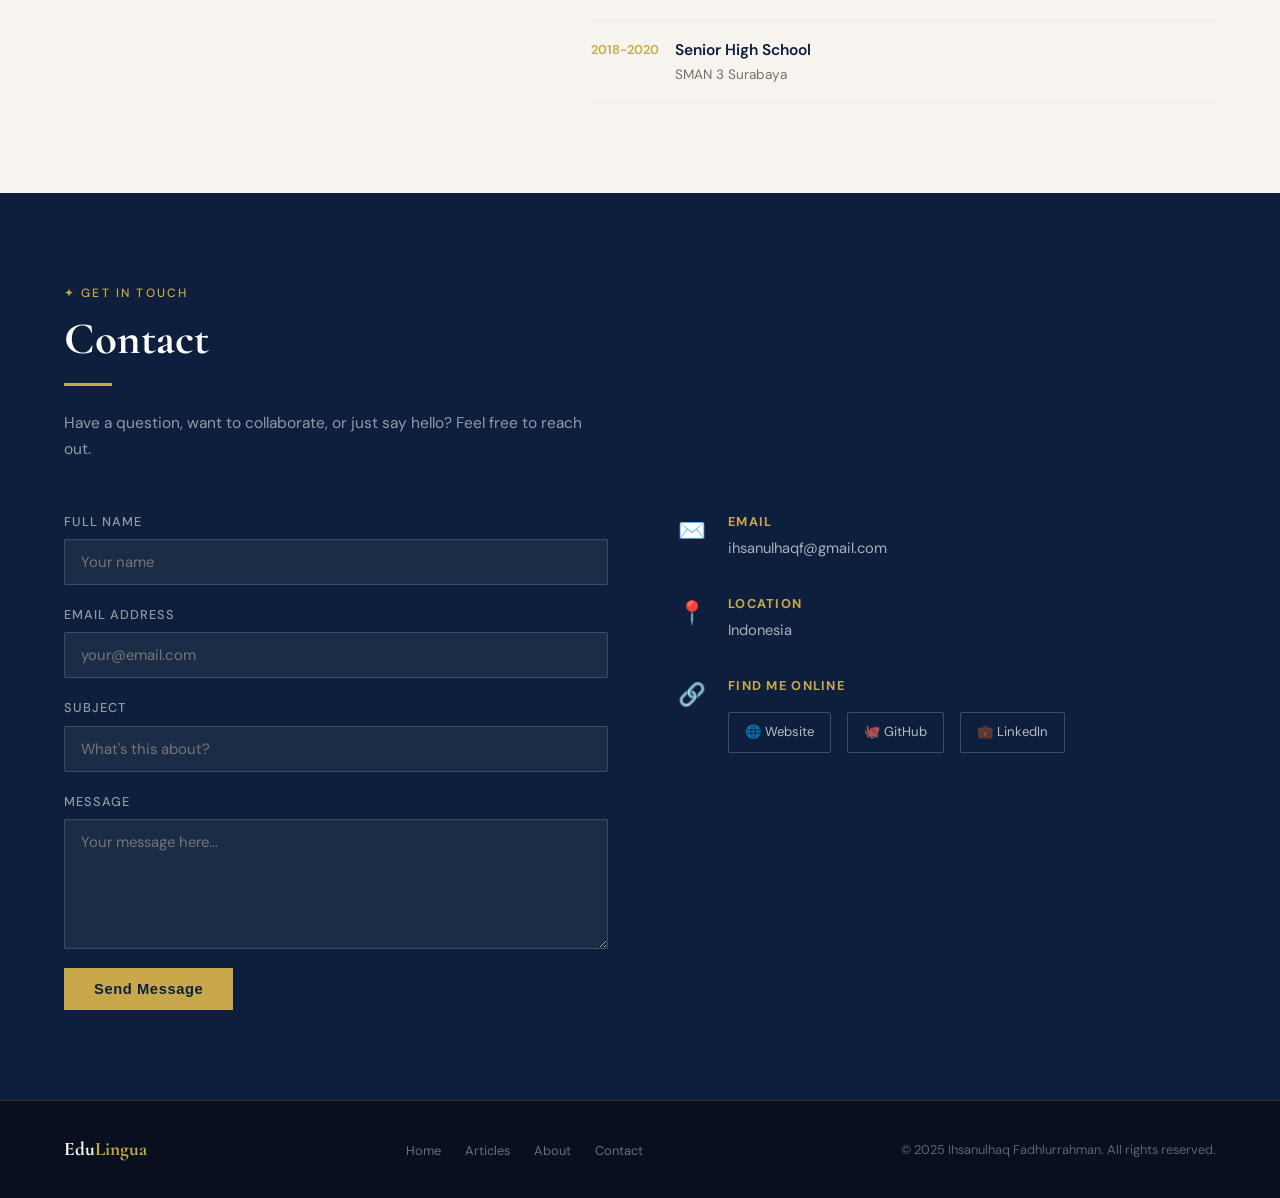
==== commit 556ac7dd: "Update index.html" ====
--- a/index.html
+++ b/index.html
@@ -448,7 +448,7 @@
         I am undergraduate student in English Language Teaching at Universitas Muhammadiyah Surabaya, Indonesia. With a passion for language education and a keen interest in how technology can enhance learning experiences, I created EduLingua to share insights, research, and practical strategies for English language teaching in the digital age.
       </p>
       <p class="about-bio">
-        My academic interests lie at the intersection of linguistics, second language acquisition, 
+        My academic interests is the intersection of linguistics, second language acquisition, 
         and digital tools that can transform how English is taught and learned in Indonesian 
         higher education contexts.
       </p>
@@ -464,16 +464,16 @@
 
       <div class="edu-list">
         <div class="edu-item">
-          <div class="edu-year">2022–</div>
+          <div class="edu-year">2024–2027</div>
           <div class="edu-info">
             <h4>S1 — English Language Teaching</h4>
             <p>University Muhammadiyah Surabaya</p>
           </div>
         </div>
         <div class="edu-item">
-          <div class="edu-year">2022</div>
+          <div class="edu-year">2018-2020</div>
           <div class="edu-info">
-            <h4>Senior High School Graduate</h4>
+            <h4>Senior High School</h4>
             <p>SMAN 3 Surabaya</p>
           </div>
         </div>
@@ -516,7 +516,7 @@
         <div class="contact-icon">✉️</div>
         <div>
           <h4>Email</h4>
-          <p><a href="/cdn-cgi/l/email-protection" class="__cf_email__" data-cfemail="7b1213081a150e17131a0a1d3b1e161a121755181416">[email&#160;protected]</a></p>
+          <p>ihsanulhaqf@gmail.com</p>
         </div>
       </div>
       <div class="contact-item">
@@ -532,8 +532,10 @@
           <h4>Find Me Online</h4>
           <div class="social-row">
             <a class="social-btn" href="https://ihsanulhaqf.github.io" target="_blank">🌐 Website</a>
-            <a class="social-btn" href="#">🐙 GitHub</a>
-            <a class="social-btn" href="#">💼 LinkedIn</a>
+            <!-- ✅ UPDATED: GitHub link -->
+            <a class="social-btn" href="https://github.com/ihsanulhaqf" target="_blank">🐙 GitHub</a>
+            <!-- ✅ UPDATED: LinkedIn link -->
+            <a class="social-btn" href="https://www.linkedin.com/in/ihsanulhaqfadhlurahman/" target="_blank">💼 LinkedIn</a>
           </div>
         </div>
       </div>
@@ -550,10 +552,10 @@
     <li><a href="#about">About</a></li>
     <li><a href="#contact">Contact</a></li>
   </ul>
-  <p class="footer-copy">© 2025 Ihsan Ulhaq F. All rights reserved.</p>
+  <p class="footer-copy">© 2025 Ihsanulhaq Fadhlurrahman. All rights reserved.</p>
 </footer>
 
-<script data-cfasync="false" src="/cdn-cgi/scripts/5c5dd728/cloudflare-static/email-decode.min.js"></script><script>
+<script>
   function toggleMenu(btn) {
     const links = document.querySelector('.nav-links');
     links.style.display = links.style.display === 'flex' ? 'none' : 'flex';
@@ -588,9 +590,6 @@
     btn.textContent = 'Send Message';
     btn.disabled = false;
   });
-  function handleSend_OLD() {
-    alert('Pesan terkirim! (Hubungkan dengan backend untuk fungsionalitas nyata)');
-  }
 
   // Scroll reveal
   const observer = new IntersectionObserver((entries) => {
@@ -602,4 +601,13 @@
     });
   }, { threshold: 0.1 });
 
-  document.querySelectorAll('.post-card, .about-gri
+  document.querySelectorAll('.post-card, .about-grid, .contact-grid').forEach(el => {
+    el.style.opacity = '0';
+    el.style.transform = 'translateY(20px)';
+    el.style.transition = 'opacity .6s ease, transform .6s ease';
+    observer.observe(el);
+  });
+</script>
+
+</body>
+</html>
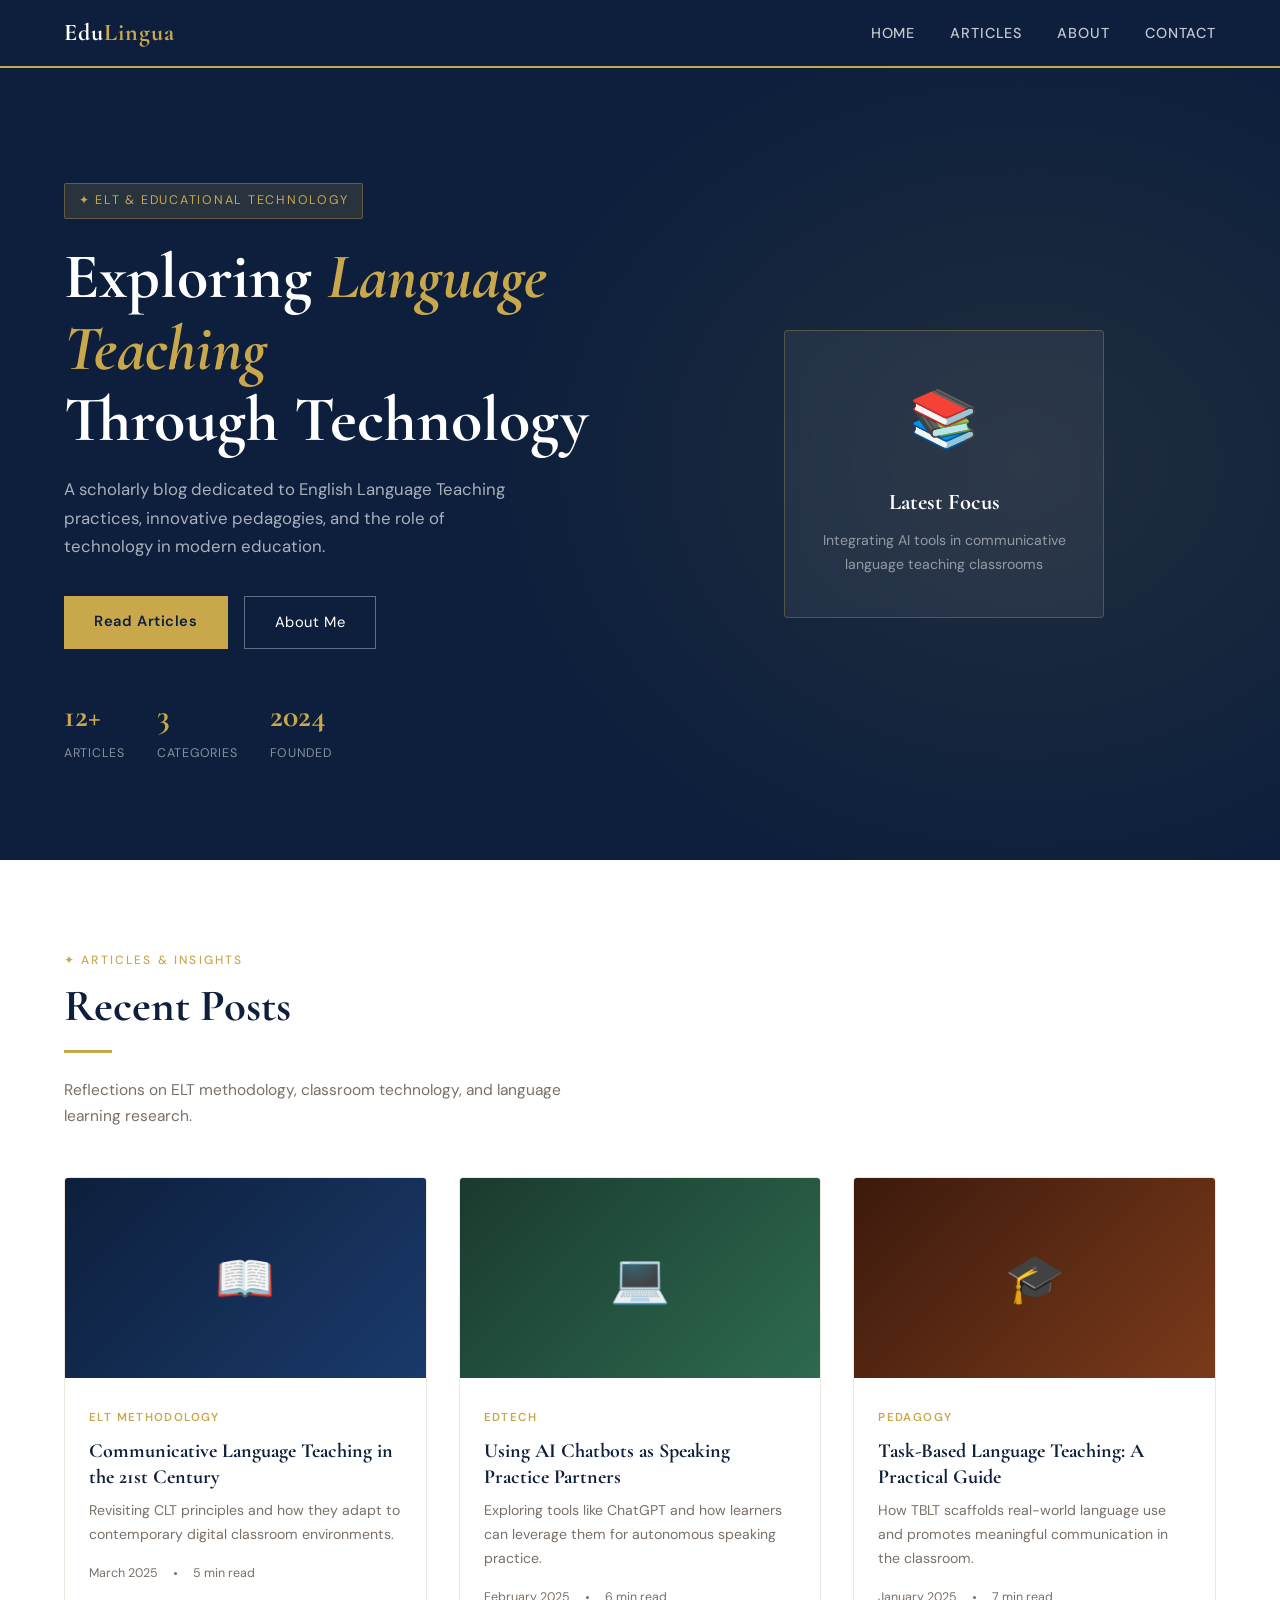
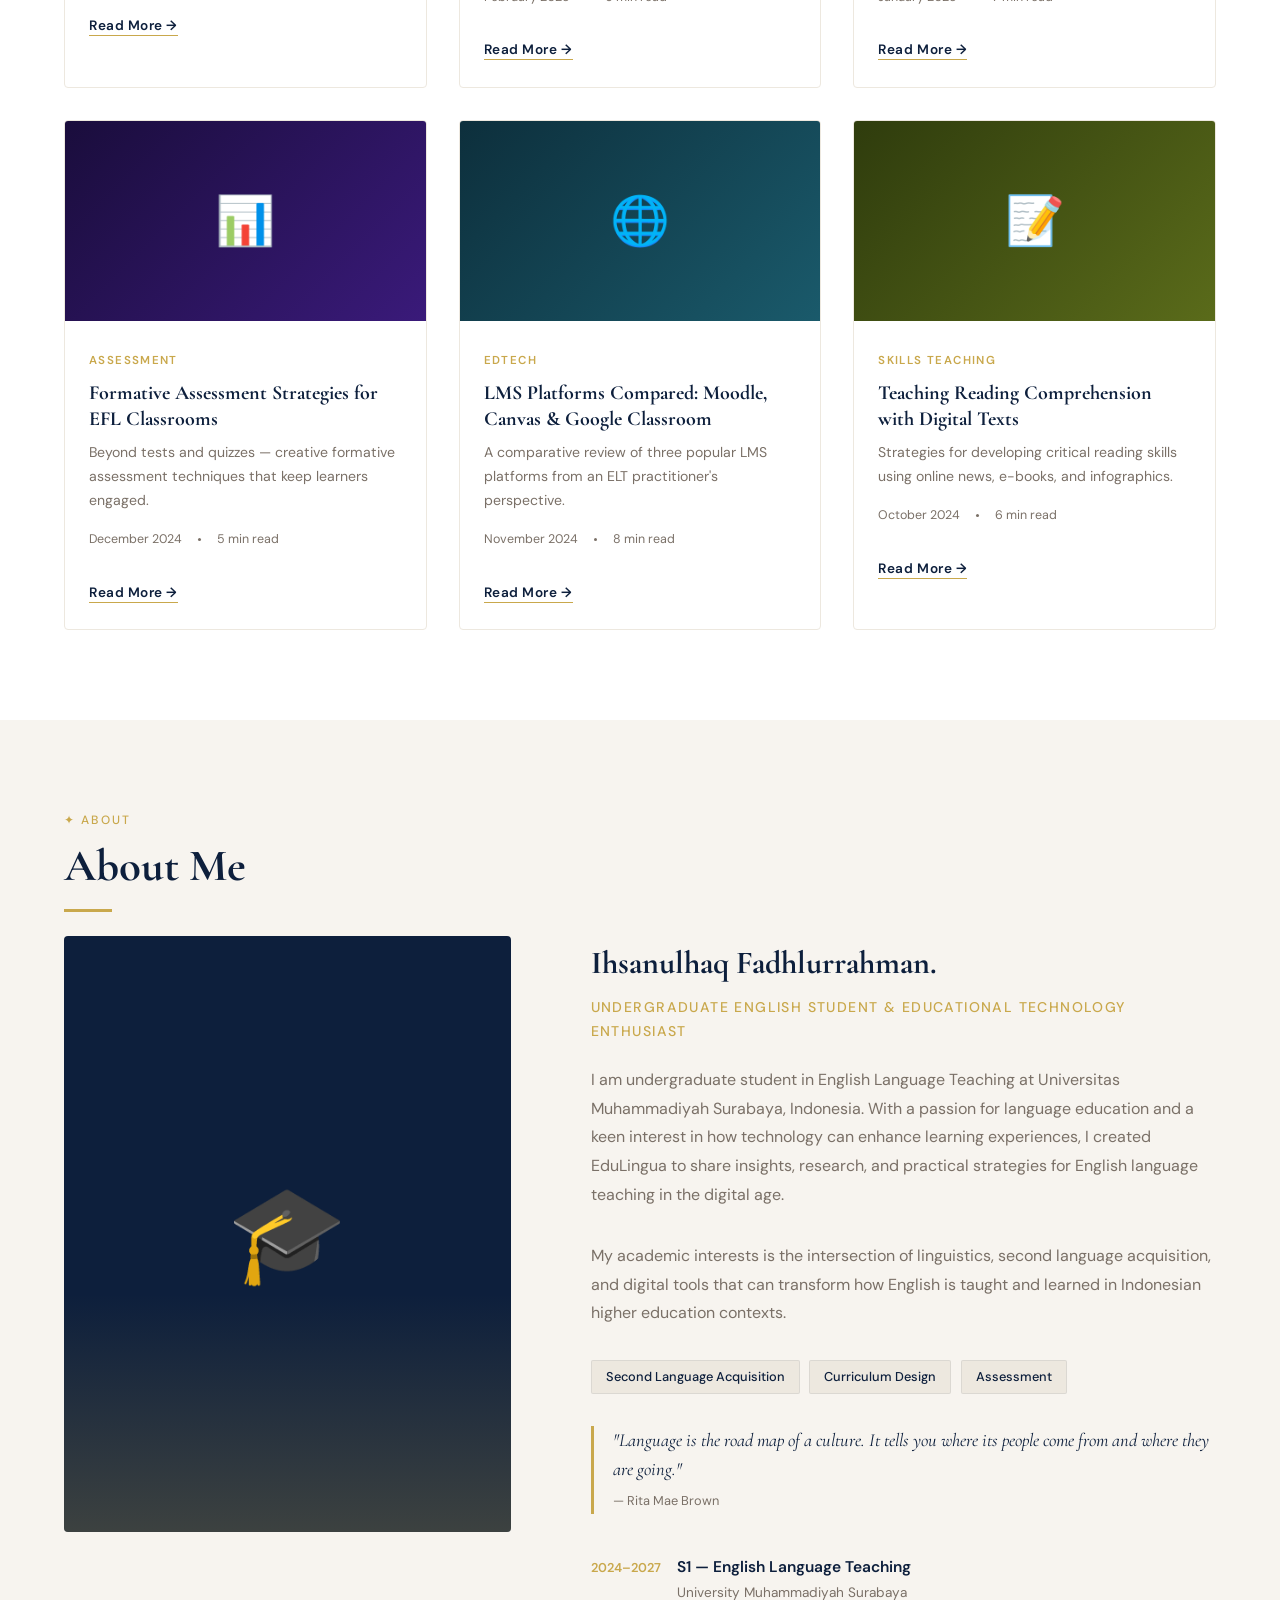
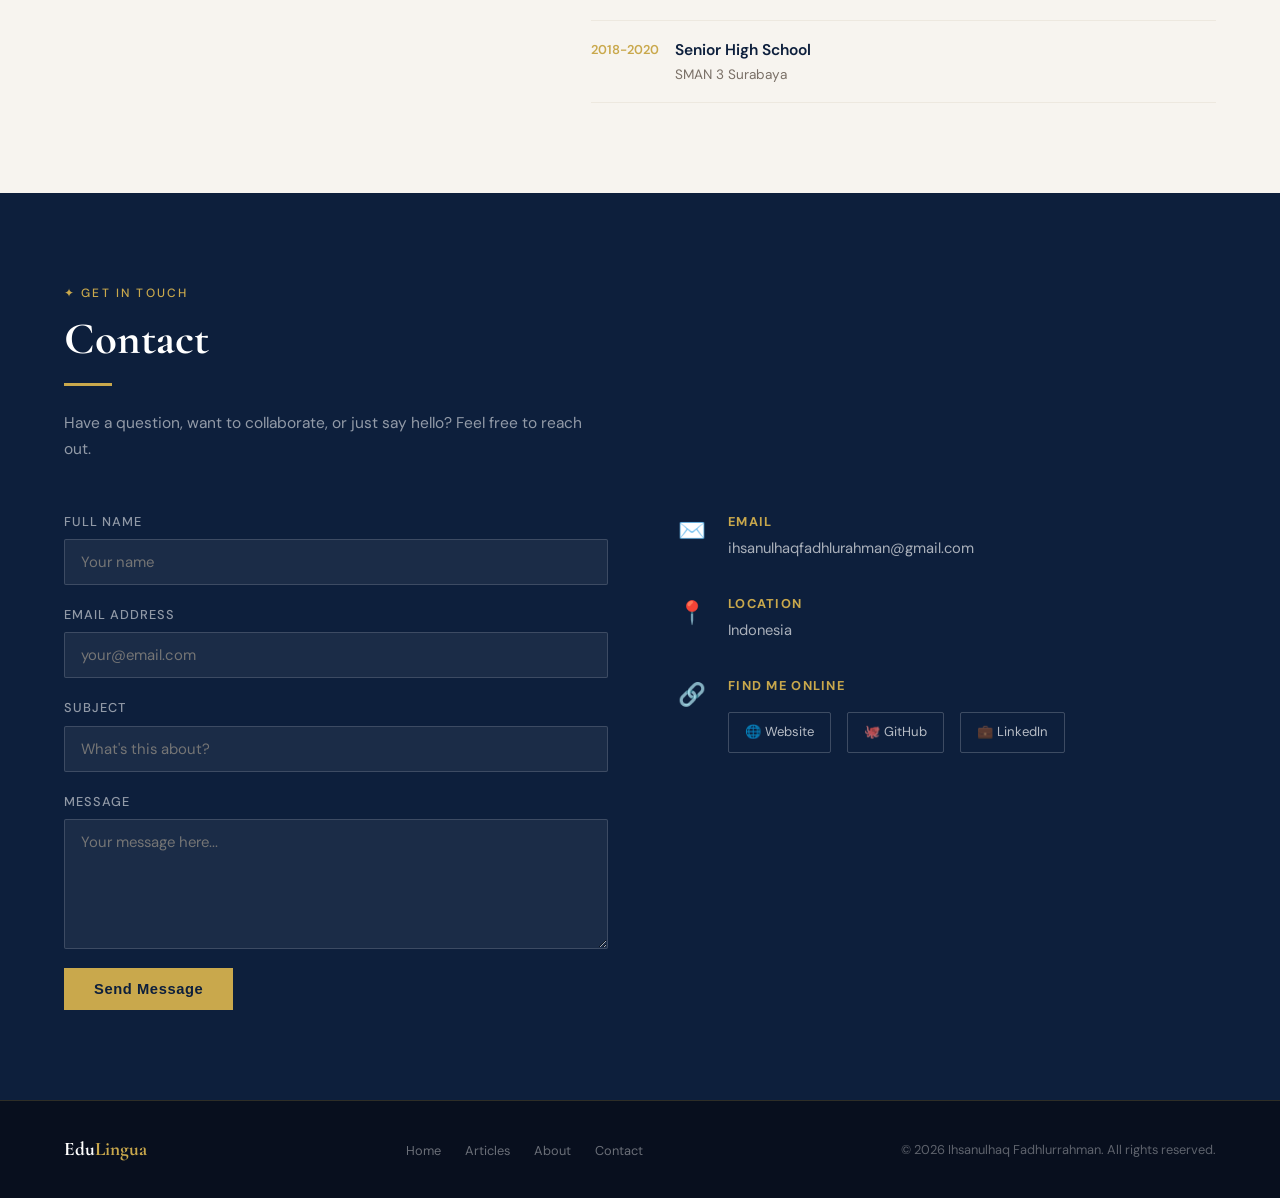
==== commit 70f2e21f: "Update index.html" ====
--- a/index.html
+++ b/index.html
@@ -1,613 +1,1169 @@
-<!DOCTYPE html>
+<!doctype html>
 <html lang="en">
-<head>
-  <meta charset="UTF-8" />
-  <meta name="viewport" content="width=device-width, initial-scale=1.0"/>
-  <title>EduLingua — ELT & Educational Technology</title>
-  <link href="https://fonts.googleapis.com/css2?family=Cormorant+Garamond:ital,wght@0,400;0,600;0,700;1,400&family=DM+Sans:wght@300;400;500&display=swap" rel="stylesheet"/>
-  <style>
-    *, *::before, *::after { box-sizing: border-box; margin: 0; padding: 0; }
-
-    :root {
-      --navy:   #0d1f3c;
-      --gold:   #c9a84c;
-      --ivory:  #f7f4ef;
-      --warm:   #ede8df;
-      --muted:  #7a7067;
-      --white:  #ffffff;
-      --serif:  'Cormorant Garamond', Georgia, serif;
-      --sans:   'DM Sans', sans-serif;
-    }
-
-    html { scroll-behavior: smooth; }
-    body { background: var(--ivory); color: var(--navy); font-family: var(--sans); font-size: 16px; line-height: 1.7; }
-
-    /* ── NAV ── */
-    nav {
-      position: sticky; top: 0; z-index: 100;
-      background: var(--navy);
-      display: flex; align-items: center; justify-content: space-between;
-      padding: 0 5vw;
-      height: 68px;
-      border-bottom: 2px solid var(--gold);
-    }
-    .nav-logo {
-      font-family: var(--serif); font-size: 1.5rem; font-weight: 700;
-      color: var(--white); letter-spacing: .04em; text-decoration: none;
-    }
-    .nav-logo span { color: var(--gold); }
-    .nav-links { display: flex; gap: 2.2rem; list-style: none; }
-    .nav-links a {
-      color: rgba(255,255,255,.75); text-decoration: none;
-      font-size: .9rem; letter-spacing: .06em; text-transform: uppercase;
-      font-weight: 500; transition: color .25s;
-    }
-    .nav-links a:hover { color: var(--gold); }
-    .hamburger { display: none; flex-direction: column; gap: 5px; cursor: pointer; }
-    .hamburger span { width: 24px; height: 2px; background: var(--white); border-radius: 2px; transition: .3s; }
-
-    /* ── HERO ── */
-    #home {
-      background: var(--navy);
-      padding: 100px 5vw 80px;
-      display: grid; grid-template-columns: 1fr 1fr; align-items: center; gap: 4rem;
-      min-height: 88vh;
-      position: relative; overflow: hidden;
-    }
-    #home::before {
-      content: '';
-      position: absolute; inset: 0;
-      background: radial-gradient(ellipse 60% 80% at 80% 50%, rgba(201,168,76,.10) 0%, transparent 70%);
-      pointer-events: none;
-    }
-    .hero-tag {
-      display: inline-block;
-      background: rgba(201,168,76,.15); color: var(--gold);
-      font-size: .78rem; letter-spacing: .14em; text-transform: uppercase;
-      padding: 6px 14px; border: 1px solid rgba(201,168,76,.35); border-radius: 2px;
-      margin-bottom: 1.4rem;
-      animation: fadeUp .8s ease both;
-    }
-    .hero-title {
-      font-family: var(--serif); font-size: clamp(2.6rem, 5vw, 4.2rem);
-      font-weight: 700; color: var(--white); line-height: 1.12;
-      margin-bottom: 1.2rem;
-      animation: fadeUp .9s .1s ease both;
-    }
-    .hero-title em { color: var(--gold); font-style: italic; }
-    .hero-desc {
-      color: rgba(255,255,255,.65); font-size: 1.05rem; max-width: 460px;
-      margin-bottom: 2.2rem;
-      animation: fadeUp 1s .2s ease both;
-    }
-    .hero-btns { display: flex; gap: 1rem; flex-wrap: wrap; animation: fadeUp 1s .3s ease both; }
-    .btn-primary {
-      background: var(--gold); color: var(--navy);
-      padding: 13px 30px; font-weight: 600; font-size: .92rem;
-      border: none; cursor: pointer; letter-spacing: .04em;
-      text-decoration: none; display: inline-block; transition: opacity .2s, transform .2s;
-    }
-    .btn-primary:hover { opacity: .88; transform: translateY(-2px); }
-    .btn-outline {
-      border: 1.5px solid rgba(255,255,255,.35); color: var(--white);
-      padding: 13px 30px; font-size: .92rem; letter-spacing: .04em;
-      text-decoration: none; display: inline-block; transition: border-color .2s, transform .2s;
-    }
-    .btn-outline:hover { border-color: var(--gold); transform: translateY(-2px); }
-    .hero-visual {
-      display: flex; justify-content: center; align-items: center;
-      animation: fadeIn 1.2s .4s ease both;
-    }
-    .hero-card {
-      background: rgba(255,255,255,.06); border: 1px solid rgba(201,168,76,.3);
-      border-radius: 4px; padding: 2.5rem 2rem;
-      text-align: center; width: 320px;
-      backdrop-filter: blur(6px);
-    }
-    .hero-card-icon { font-size: 3.5rem; margin-bottom: 1rem; }
-    .hero-card h3 { font-family: var(--serif); font-size: 1.4rem; color: var(--white); margin-bottom: .5rem; }
-    .hero-card p { color: rgba(255,255,255,.5); font-size: .88rem; }
-    .hero-stats {
-      display: flex; gap: 2rem; margin-top: 2.5rem;
-      animation: fadeUp 1s .5s ease both;
-    }
-    .stat-num { font-family: var(--serif); font-size: 2rem; color: var(--gold); font-weight: 700; }
-    .stat-label { font-size: .78rem; color: rgba(255,255,255,.5); letter-spacing: .06em; text-transform: uppercase; }
-
-    /* ── SECTION BASE ── */
-    section { padding: 90px 5vw; }
-    .section-label {
-      font-size: .75rem; letter-spacing: .18em; text-transform: uppercase;
-      color: var(--gold); margin-bottom: .6rem; font-weight: 500;
-    }
-    .section-title {
-      font-family: var(--serif); font-size: clamp(1.9rem, 3.5vw, 2.8rem);
-      font-weight: 700; color: var(--navy); line-height: 1.2; margin-bottom: 1rem;
-    }
-    .section-sub { color: var(--muted); max-width: 520px; font-size: .97rem; margin-bottom: 3rem; }
-    .divider { width: 48px; height: 3px; background: var(--gold); margin-bottom: 1.5rem; }
-
-    /* ── BLOG POSTS ── */
-    #posts { background: var(--white); }
-    .posts-grid { display: grid; grid-template-columns: repeat(auto-fill, minmax(310px, 1fr)); gap: 2rem; }
-    .post-card {
-      border: 1px solid var(--warm); border-radius: 4px; overflow: hidden;
-      transition: transform .25s, box-shadow .25s; cursor: pointer;
-    }
-    .post-card:hover { transform: translateY(-5px); box-shadow: 0 16px 40px rgba(13,31,60,.10); }
-    .post-thumb {
-      height: 200px; display: flex; align-items: center; justify-content: center;
-      font-size: 3rem; position: relative; overflow: hidden;
-    }
-    .post-thumb-elt   { background: linear-gradient(135deg, #0d1f3c 0%, #1a3a6b 100%); }
-    .post-thumb-tech  { background: linear-gradient(135deg, #1a3a2e 0%, #2d6a4f 100%); }
-    .post-thumb-meth  { background: linear-gradient(135deg, #3c1a0d 0%, #7a3a1a 100%); }
-    .post-thumb-eval  { background: linear-gradient(135deg, #1a0d3c 0%, #3a1a7a 100%); }
-    .post-thumb-tech2 { background: linear-gradient(135deg, #0d2f3c 0%, #1a5a6b 100%); }
-    .post-thumb-read  { background: linear-gradient(135deg, #2f3c0d 0%, #5a6b1a 100%); }
-    .post-body { padding: 1.5rem; }
-    .post-cat {
-      display: inline-block; font-size: .72rem; letter-spacing: .12em;
-      text-transform: uppercase; color: var(--gold); font-weight: 600;
-      margin-bottom: .6rem;
-    }
-    .post-title { font-family: var(--serif); font-size: 1.25rem; font-weight: 700; color: var(--navy); margin-bottom: .6rem; line-height: 1.3; }
-    .post-excerpt { color: var(--muted); font-size: .88rem; margin-bottom: 1rem; }
-    .post-meta { display: flex; align-items: center; gap: 1rem; font-size: .78rem; color: var(--muted); }
-    .post-meta-dot { width: 3px; height: 3px; background: var(--muted); border-radius: 50%; }
-    .read-more { color: var(--navy); font-weight: 600; font-size: .85rem; text-decoration: none; letter-spacing: .04em; border-bottom: 1.5px solid var(--gold); padding-bottom: 1px; transition: color .2s; }
-    .read-more:hover { color: var(--gold); }
-
-    /* ── ABOUT ── */
-    #about { background: var(--ivory); }
-    .about-grid { display: grid; grid-template-columns: 1fr 1.4fr; gap: 5rem; align-items: start; }
-    .about-avatar {
-      width: 100%; aspect-ratio: 3/4; background: var(--navy);
-      border-radius: 4px; display: flex; align-items: center; justify-content: center;
-      font-size: 6rem; position: relative; overflow: hidden;
-    }
-    .about-avatar::after {
-      content: ''; position: absolute;
-      bottom: 0; left: 0; right: 0; height: 40%;
-      background: linear-gradient(to top, rgba(201,168,76,.25), transparent);
-    }
-    .about-name { font-family: var(--serif); font-size: 2rem; font-weight: 700; color: var(--navy); margin-bottom: .3rem; }
-    .about-role { color: var(--gold); font-size: .88rem; letter-spacing: .1em; text-transform: uppercase; font-weight: 500; margin-bottom: 1.4rem; }
-    .about-bio { color: var(--muted); margin-bottom: 2rem; line-height: 1.8; }
-    .skills-list { display: flex; flex-wrap: wrap; gap: .6rem; margin-bottom: 2rem; }
-    .skill-tag {
-      background: var(--warm); color: var(--navy); font-size: .8rem;
-      padding: 5px 14px; border-radius: 2px; font-weight: 500;
-      border: 1px solid rgba(13,31,60,.08);
-    }
-    .about-quote {
-      border-left: 3px solid var(--gold); padding-left: 1.2rem;
-      font-family: var(--serif); font-size: 1.15rem; font-style: italic;
-      color: var(--navy); line-height: 1.6;
-    }
-    .edu-list { margin-top: 1.5rem; }
-    .edu-item { display: flex; gap: 1rem; padding: 1rem 0; border-bottom: 1px solid var(--warm); }
-    .edu-year { font-size: .8rem; color: var(--gold); font-weight: 600; min-width: 60px; margin-top: .15rem; }
-    .edu-info h4 { font-size: .97rem; font-weight: 600; color: var(--navy); }
-    .edu-info p  { font-size: .85rem; color: var(--muted); }
-
-    /* ── CONTACT ── */
-    #contact { background: var(--navy); }
-    #contact .section-title { color: var(--white); }
-    #contact .section-sub   { color: rgba(255,255,255,.55); }
-    #contact .divider       { background: var(--gold); }
-    .contact-grid { display: grid; grid-template-columns: 1fr 1fr; gap: 4rem; align-items: start; }
-    .contact-form { display: flex; flex-direction: column; gap: 1.2rem; }
-    .form-group { display: flex; flex-direction: column; gap: .4rem; }
-    .form-group label { font-size: .8rem; letter-spacing: .08em; text-transform: uppercase; color: rgba(255,255,255,.55); font-weight: 500; }
-    .form-group input,
-    .form-group textarea {
-      background: rgba(255,255,255,.06); border: 1px solid rgba(255,255,255,.15);
-      color: var(--white); padding: 12px 16px; font-family: var(--sans); font-size: .93rem;
-      border-radius: 2px; outline: none; transition: border-color .2s;
-    }
-    .form-group input:focus,
-    .form-group textarea:focus { border-color: var(--gold); }
-    .form-group textarea { min-height: 130px; resize: vertical; }
-    .contact-info { display: flex; flex-direction: column; gap: 2rem; }
-    .contact-item { display: flex; gap: 1rem; align-items: flex-start; }
-    .contact-icon { font-size: 1.4rem; width: 40px; text-align: center; margin-top: .1rem; }
-    .contact-item h4 { color: var(--gold); font-size: .8rem; letter-spacing: .1em; text-transform: uppercase; margin-bottom: .2rem; }
-    .contact-item p  { color: rgba(255,255,255,.65); font-size: .92rem; }
-    .social-row { display: flex; gap: 1rem; margin-top: 1rem; }
-    .social-btn {
-      display: flex; align-items: center; gap: .5rem;
-      border: 1px solid rgba(255,255,255,.2); color: rgba(255,255,255,.7);
-      padding: 8px 16px; font-size: .82rem; text-decoration: none;
-      transition: border-color .2s, color .2s; border-radius: 2px;
-    }
-    .social-btn:hover { border-color: var(--gold); color: var(--gold); }
-
-    /* ── FOOTER ── */
-    footer {
-      background: #080f1e;
-      padding: 2rem 5vw;
-      display: flex; align-items: center; justify-content: space-between;
-      border-top: 1px solid rgba(201,168,76,.2);
-      flex-wrap: wrap; gap: 1rem;
-    }
-    .footer-logo { font-family: var(--serif); font-size: 1.2rem; color: var(--white); font-weight: 700; }
-    .footer-logo span { color: var(--gold); }
-    .footer-copy { font-size: .8rem; color: rgba(255,255,255,.35); }
-    .footer-links { display: flex; gap: 1.5rem; list-style: none; }
-    .footer-links a { font-size: .8rem; color: rgba(255,255,255,.4); text-decoration: none; transition: color .2s; }
-    .footer-links a:hover { color: var(--gold); }
-
-    /* ── ANIMATIONS ── */
-    @keyframes fadeUp {
-      from { opacity: 0; transform: translateY(22px); }
-      to   { opacity: 1; transform: translateY(0); }
-    }
-    @keyframes fadeIn {
-      from { opacity: 0; }
-      to   { opacity: 1; }
-    }
-
-    /* ── RESPONSIVE ── */
-    @media (max-width: 900px) {
-      #home { grid-template-columns: 1fr; text-align: center; padding-top: 70px; min-height: auto; }
-      .hero-desc { max-width: 100%; }
-      .hero-btns { justify-content: center; }
-      .hero-stats { justify-content: center; }
-      .hero-visual { display: none; }
-      .about-grid { grid-template-columns: 1fr; }
-      .about-avatar { aspect-ratio: 1/1; width: 200px; margin: 0 auto; }
-      .contact-grid { grid-template-columns: 1fr; }
-    }
-    @media (max-width: 640px) {
-      .nav-links { display: none; }
-      .hamburger { display: flex; }
-      section { padding: 60px 5vw; }
-      footer { flex-direction: column; text-align: center; }
-      .footer-links { justify-content: center; }
-    }
-  </style>
-</head>
-<body>
-
-<!-- ── NAV ── -->
-<nav>
-  <a class="nav-logo" href="#home">Edu<span>Lingua</span></a>
-  <ul class="nav-links">
-    <li><a href="#home">Home</a></li>
-    <li><a href="#posts">Articles</a></li>
-    <li><a href="#about">About</a></li>
-    <li><a href="#contact">Contact</a></li>
-  </ul>
-  <div class="hamburger" onclick="toggleMenu(this)">
-    <span></span><span></span><span></span>
-  </div>
-</nav>
-
-<!-- ── HERO ── -->
-<section id="home">
-  <div class="hero-text">
-    <div class="hero-tag">✦ ELT &amp; Educational Technology</div>
-    <h1 class="hero-title">
-      Exploring <em>Language Teaching</em><br>Through Technology
-    </h1>
-    <p class="hero-desc">
-      A scholarly blog dedicated to English Language Teaching practices, 
-      innovative pedagogies, and the role of technology in modern education.
-    </p>
-    <div class="hero-btns">
-      <a class="btn-primary" href="#posts">Read Articles</a>
-      <a class="btn-outline" href="#about">About Me</a>
-    </div>
-    <div class="hero-stats">
-      <div>
-        <div class="stat-num">12+</div>
-        <div class="stat-label">Articles</div>
+  <head>
+    <meta charset="UTF-8" />
+    <meta name="viewport" content="width=device-width, initial-scale=1.0" />
+    <title>EduLingua — ELT & Educational Technology</title>
+    <link
+      href="https://fonts.googleapis.com/css2?family=Cormorant+Garamond:ital,wght@0,400;0,600;0,700;1,400&family=DM+Sans:wght@300;400;500&display=swap"
+      rel="stylesheet"
+    />
+    <style>
+      *,
+      *::before,
+      *::after {
+        box-sizing: border-box;
+        margin: 0;
+        padding: 0;
+      }
+
+      :root {
+        --navy: #0d1f3c;
+        --gold: #c9a84c;
+        --ivory: #f7f4ef;
+        --warm: #ede8df;
+        --muted: #7a7067;
+        --white: #ffffff;
+        --serif: "Cormorant Garamond", Georgia, serif;
+        --sans: "DM Sans", sans-serif;
+      }
+
+      html {
+        scroll-behavior: smooth;
+      }
+      body {
+        background: var(--ivory);
+        color: var(--navy);
+        font-family: var(--sans);
+        font-size: 16px;
+        line-height: 1.7;
+      }
+
+      /* ── NAV ── */
+      nav {
+        position: sticky;
+        top: 0;
+        z-index: 100;
+        background: var(--navy);
+        display: flex;
+        align-items: center;
+        justify-content: space-between;
+        padding: 0 5vw;
+        height: 68px;
+        border-bottom: 2px solid var(--gold);
+      }
+      .nav-logo {
+        font-family: var(--serif);
+        font-size: 1.5rem;
+        font-weight: 700;
+        color: var(--white);
+        letter-spacing: 0.04em;
+        text-decoration: none;
+      }
+      .nav-logo span {
+        color: var(--gold);
+      }
+      .nav-links {
+        display: flex;
+        gap: 2.2rem;
+        list-style: none;
+      }
+      .nav-links a {
+        color: rgba(255, 255, 255, 0.75);
+        text-decoration: none;
+        font-size: 0.9rem;
+        letter-spacing: 0.06em;
+        text-transform: uppercase;
+        font-weight: 500;
+        transition: color 0.25s;
+      }
+      .nav-links a:hover {
+        color: var(--gold);
+      }
+      .hamburger {
+        display: none;
+        flex-direction: column;
+        gap: 5px;
+        cursor: pointer;
+      }
+      .hamburger span {
+        width: 24px;
+        height: 2px;
+        background: var(--white);
+        border-radius: 2px;
+        transition: 0.3s;
+      }
+
+      /* ── HERO ── */
+      #home {
+        background: var(--navy);
+        padding: 100px 5vw 80px;
+        display: grid;
+        grid-template-columns: 1fr 1fr;
+        align-items: center;
+        gap: 4rem;
+        min-height: 88vh;
+        position: relative;
+        overflow: hidden;
+      }
+      #home::before {
+        content: "";
+        position: absolute;
+        inset: 0;
+        background: radial-gradient(
+          ellipse 60% 80% at 80% 50%,
+          rgba(201, 168, 76, 0.1) 0%,
+          transparent 70%
+        );
+        pointer-events: none;
+      }
+      .hero-tag {
+        display: inline-block;
+        background: rgba(201, 168, 76, 0.15);
+        color: var(--gold);
+        font-size: 0.78rem;
+        letter-spacing: 0.14em;
+        text-transform: uppercase;
+        padding: 6px 14px;
+        border: 1px solid rgba(201, 168, 76, 0.35);
+        border-radius: 2px;
+        margin-bottom: 1.4rem;
+        animation: fadeUp 0.8s ease both;
+      }
+      .hero-title {
+        font-family: var(--serif);
+        font-size: clamp(2.6rem, 5vw, 4.2rem);
+        font-weight: 700;
+        color: var(--white);
+        line-height: 1.12;
+        margin-bottom: 1.2rem;
+        animation: fadeUp 0.9s 0.1s ease both;
+      }
+      .hero-title em {
+        color: var(--gold);
+        font-style: italic;
+      }
+      .hero-desc {
+        color: rgba(255, 255, 255, 0.65);
+        font-size: 1.05rem;
+        max-width: 460px;
+        margin-bottom: 2.2rem;
+        animation: fadeUp 1s 0.2s ease both;
+      }
+      .hero-btns {
+        display: flex;
+        gap: 1rem;
+        flex-wrap: wrap;
+        animation: fadeUp 1s 0.3s ease both;
+      }
+      .btn-primary {
+        background: var(--gold);
+        color: var(--navy);
+        padding: 13px 30px;
+        font-weight: 600;
+        font-size: 0.92rem;
+        border: none;
+        cursor: pointer;
+        letter-spacing: 0.04em;
+        text-decoration: none;
+        display: inline-block;
+        transition:
+          opacity 0.2s,
+          transform 0.2s;
+      }
+      .btn-primary:hover {
+        opacity: 0.88;
+        transform: translateY(-2px);
+      }
+      .btn-outline {
+        border: 1.5px solid rgba(255, 255, 255, 0.35);
+        color: var(--white);
+        padding: 13px 30px;
+        font-size: 0.92rem;
+        letter-spacing: 0.04em;
+        text-decoration: none;
+        display: inline-block;
+        transition:
+          border-color 0.2s,
+          transform 0.2s;
+      }
+      .btn-outline:hover {
+        border-color: var(--gold);
+        transform: translateY(-2px);
+      }
+      .hero-visual {
+        display: flex;
+        justify-content: center;
+        align-items: center;
+        animation: fadeIn 1.2s 0.4s ease both;
+      }
+      .hero-card {
+        background: rgba(255, 255, 255, 0.06);
+        border: 1px solid rgba(201, 168, 76, 0.3);
+        border-radius: 4px;
+        padding: 2.5rem 2rem;
+        text-align: center;
+        width: 320px;
+        backdrop-filter: blur(6px);
+      }
+      .hero-card-icon {
+        font-size: 3.5rem;
+        margin-bottom: 1rem;
+      }
+      .hero-card h3 {
+        font-family: var(--serif);
+        font-size: 1.4rem;
+        color: var(--white);
+        margin-bottom: 0.5rem;
+      }
+      .hero-card p {
+        color: rgba(255, 255, 255, 0.5);
+        font-size: 0.88rem;
+      }
+      .hero-stats {
+        display: flex;
+        gap: 2rem;
+        margin-top: 2.5rem;
+        animation: fadeUp 1s 0.5s ease both;
+      }
+      .stat-num {
+        font-family: var(--serif);
+        font-size: 2rem;
+        color: var(--gold);
+        font-weight: 700;
+      }
+      .stat-label {
+        font-size: 0.78rem;
+        color: rgba(255, 255, 255, 0.5);
+        letter-spacing: 0.06em;
+        text-transform: uppercase;
+      }
+
+      /* ── SECTION BASE ── */
+      section {
+        padding: 90px 5vw;
+      }
+      .section-label {
+        font-size: 0.75rem;
+        letter-spacing: 0.18em;
+        text-transform: uppercase;
+        color: var(--gold);
+        margin-bottom: 0.6rem;
+        font-weight: 500;
+      }
+      .section-title {
+        font-family: var(--serif);
+        font-size: clamp(1.9rem, 3.5vw, 2.8rem);
+        font-weight: 700;
+        color: var(--navy);
+        line-height: 1.2;
+        margin-bottom: 1rem;
+      }
+      .section-sub {
+        color: var(--muted);
+        max-width: 520px;
+        font-size: 0.97rem;
+        margin-bottom: 3rem;
+      }
+      .divider {
+        width: 48px;
+        height: 3px;
+        background: var(--gold);
+        margin-bottom: 1.5rem;
+      }
+
+      /* ── BLOG POSTS ── */
+      #posts {
+        background: var(--white);
+      }
+      .posts-grid {
+        display: grid;
+        grid-template-columns: repeat(auto-fill, minmax(310px, 1fr));
+        gap: 2rem;
+      }
+      .post-card {
+        border: 1px solid var(--warm);
+        border-radius: 4px;
+        overflow: hidden;
+        transition:
+          transform 0.25s,
+          box-shadow 0.25s;
+        cursor: pointer;
+      }
+      .post-card:hover {
+        transform: translateY(-5px);
+        box-shadow: 0 16px 40px rgba(13, 31, 60, 0.1);
+      }
+      .post-thumb {
+        height: 200px;
+        display: flex;
+        align-items: center;
+        justify-content: center;
+        font-size: 3rem;
+        position: relative;
+        overflow: hidden;
+      }
+      .post-thumb-elt {
+        background: linear-gradient(135deg, #0d1f3c 0%, #1a3a6b 100%);
+      }
+      .post-thumb-tech {
+        background: linear-gradient(135deg, #1a3a2e 0%, #2d6a4f 100%);
+      }
+      .post-thumb-meth {
+        background: linear-gradient(135deg, #3c1a0d 0%, #7a3a1a 100%);
+      }
+      .post-thumb-eval {
+        background: linear-gradient(135deg, #1a0d3c 0%, #3a1a7a 100%);
+      }
+      .post-thumb-tech2 {
+        background: linear-gradient(135deg, #0d2f3c 0%, #1a5a6b 100%);
+      }
+      .post-thumb-read {
+        background: linear-gradient(135deg, #2f3c0d 0%, #5a6b1a 100%);
+      }
+      .post-body {
+        padding: 1.5rem;
+      }
+      .post-cat {
+        display: inline-block;
+        font-size: 0.72rem;
+        letter-spacing: 0.12em;
+        text-transform: uppercase;
+        color: var(--gold);
+        font-weight: 600;
+        margin-bottom: 0.6rem;
+      }
+      .post-title {
+        font-family: var(--serif);
+        font-size: 1.25rem;
+        font-weight: 700;
+        color: var(--navy);
+        margin-bottom: 0.6rem;
+        line-height: 1.3;
+      }
+      .post-excerpt {
+        color: var(--muted);
+        font-size: 0.88rem;
+        margin-bottom: 1rem;
+      }
+      .post-meta {
+        display: flex;
+        align-items: center;
+        gap: 1rem;
+        font-size: 0.78rem;
+        color: var(--muted);
+      }
+      .post-meta-dot {
+        width: 3px;
+        height: 3px;
+        background: var(--muted);
+        border-radius: 50%;
+      }
+      .read-more {
+        color: var(--navy);
+        font-weight: 600;
+        font-size: 0.85rem;
+        text-decoration: none;
+        letter-spacing: 0.04em;
+        border-bottom: 1.5px solid var(--gold);
+        padding-bottom: 1px;
+        transition: color 0.2s;
+      }
+      .read-more:hover {
+        color: var(--gold);
+      }
+
+      /* ── ABOUT ── */
+      #about {
+        background: var(--ivory);
+      }
+      .about-grid {
+        display: grid;
+        grid-template-columns: 1fr 1.4fr;
+        gap: 5rem;
+        align-items: start;
+      }
+      .about-avatar {
+        width: 100%;
+        aspect-ratio: 3/4;
+        background: var(--navy);
+        border-radius: 4px;
+        display: flex;
+        align-items: center;
+        justify-content: center;
+        font-size: 6rem;
+        position: relative;
+        overflow: hidden;
+      }
+      .about-avatar::after {
+        content: "";
+        position: absolute;
+        bottom: 0;
+        left: 0;
+        right: 0;
+        height: 40%;
+        background: linear-gradient(
+          to top,
+          rgba(201, 168, 76, 0.25),
+          transparent
+        );
+      }
+      .about-name {
+        font-family: var(--serif);
+        font-size: 2rem;
+        font-weight: 700;
+        color: var(--navy);
+        margin-bottom: 0.3rem;
+      }
+      .about-role {
+        color: var(--gold);
+        font-size: 0.88rem;
+        letter-spacing: 0.1em;
+        text-transform: uppercase;
+        font-weight: 500;
+        margin-bottom: 1.4rem;
+      }
+      .about-bio {
+        color: var(--muted);
+        margin-bottom: 2rem;
+        line-height: 1.8;
+      }
+      .skills-list {
+        display: flex;
+        flex-wrap: wrap;
+        gap: 0.6rem;
+        margin-bottom: 2rem;
+      }
+      .skill-tag {
+        background: var(--warm);
+        color: var(--navy);
+        font-size: 0.8rem;
+        padding: 5px 14px;
+        border-radius: 2px;
+        font-weight: 500;
+        border: 1px solid rgba(13, 31, 60, 0.08);
+      }
+      .about-quote {
+        border-left: 3px solid var(--gold);
+        padding-left: 1.2rem;
+        font-family: var(--serif);
+        font-size: 1.15rem;
+        font-style: italic;
+        color: var(--navy);
+        line-height: 1.6;
+      }
+      .edu-list {
+        margin-top: 1.5rem;
+      }
+      .edu-item {
+        display: flex;
+        gap: 1rem;
+        padding: 1rem 0;
+        border-bottom: 1px solid var(--warm);
+      }
+      .edu-year {
+        font-size: 0.8rem;
+        color: var(--gold);
+        font-weight: 600;
+        min-width: 60px;
+        margin-top: 0.15rem;
+      }
+      .edu-info h4 {
+        font-size: 0.97rem;
+        font-weight: 600;
+        color: var(--navy);
+      }
+      .edu-info p {
+        font-size: 0.85rem;
+        color: var(--muted);
+      }
+
+      /* ── CONTACT ── */
+      #contact {
+        background: var(--navy);
+      }
+      #contact .section-title {
+        color: var(--white);
+      }
+      #contact .section-sub {
+        color: rgba(255, 255, 255, 0.55);
+      }
+      #contact .divider {
+        background: var(--gold);
+      }
+      .contact-grid {
+        display: grid;
+        grid-template-columns: 1fr 1fr;
+        gap: 4rem;
+        align-items: start;
+      }
+      .contact-form {
+        display: flex;
+        flex-direction: column;
+        gap: 1.2rem;
+      }
+      .form-group {
+        display: flex;
+        flex-direction: column;
+        gap: 0.4rem;
+      }
+      .form-group label {
+        font-size: 0.8rem;
+        letter-spacing: 0.08em;
+        text-transform: uppercase;
+        color: rgba(255, 255, 255, 0.55);
+        font-weight: 500;
+      }
+      .form-group input,
+      .form-group textarea {
+        background: rgba(255, 255, 255, 0.06);
+        border: 1px solid rgba(255, 255, 255, 0.15);
+        color: var(--white);
+        padding: 12px 16px;
+        font-family: var(--sans);
+        font-size: 0.93rem;
+        border-radius: 2px;
+        outline: none;
+        transition: border-color 0.2s;
+      }
+      .form-group input:focus,
+      .form-group textarea:focus {
+        border-color: var(--gold);
+      }
+      .form-group textarea {
+        min-height: 130px;
+        resize: vertical;
+      }
+      .contact-info {
+        display: flex;
+        flex-direction: column;
+        gap: 2rem;
+      }
+      .contact-item {
+        display: flex;
+        gap: 1rem;
+        align-items: flex-start;
+      }
+      .contact-icon {
+        font-size: 1.4rem;
+        width: 40px;
+        text-align: center;
+        margin-top: 0.1rem;
+      }
+      .contact-item h4 {
+        color: var(--gold);
+        font-size: 0.8rem;
+        letter-spacing: 0.1em;
+        text-transform: uppercase;
+        margin-bottom: 0.2rem;
+      }
+      .contact-item p {
+        color: rgba(255, 255, 255, 0.65);
+        font-size: 0.92rem;
+      }
+      .social-row {
+        display: flex;
+        gap: 1rem;
+        margin-top: 1rem;
+      }
+      .social-btn {
+        display: flex;
+        align-items: center;
+        gap: 0.5rem;
+        border: 1px solid rgba(255, 255, 255, 0.2);
+        color: rgba(255, 255, 255, 0.7);
+        padding: 8px 16px;
+        font-size: 0.82rem;
+        text-decoration: none;
+        transition:
+          border-color 0.2s,
+          color 0.2s;
+        border-radius: 2px;
+      }
+      .social-btn:hover {
+        border-color: var(--gold);
+        color: var(--gold);
+      }
+
+      /* ── FOOTER ── */
+      footer {
+        background: #080f1e;
+        padding: 2rem 5vw;
+        display: flex;
+        align-items: center;
+        justify-content: space-between;
+        border-top: 1px solid rgba(201, 168, 76, 0.2);
+        flex-wrap: wrap;
+        gap: 1rem;
+      }
+      .footer-logo {
+        font-family: var(--serif);
+        font-size: 1.2rem;
+        color: var(--white);
+        font-weight: 700;
+      }
+      .footer-logo span {
+        color: var(--gold);
+      }
+      .footer-copy {
+        font-size: 0.8rem;
+        color: rgba(255, 255, 255, 0.35);
+      }
+      .footer-links {
+        display: flex;
+        gap: 1.5rem;
+        list-style: none;
+      }
+      .footer-links a {
+        font-size: 0.8rem;
+        color: rgba(255, 255, 255, 0.4);
+        text-decoration: none;
+        transition: color 0.2s;
+      }
+      .footer-links a:hover {
+        color: var(--gold);
+      }
+
+      /* ── ANIMATIONS ── */
+      @keyframes fadeUp {
+        from {
+          opacity: 0;
+          transform: translateY(22px);
+        }
+        to {
+          opacity: 1;
+          transform: translateY(0);
+        }
+      }
+      @keyframes fadeIn {
+        from {
+          opacity: 0;
+        }
+        to {
+          opacity: 1;
+        }
+      }
+
+      /* ── RESPONSIVE ── */
+      @media (max-width: 900px) {
+        #home {
+          grid-template-columns: 1fr;
+          text-align: center;
+          padding-top: 70px;
+          min-height: auto;
+        }
+        .hero-desc {
+          max-width: 100%;
+        }
+        .hero-btns {
+          justify-content: center;
+        }
+        .hero-stats {
+          justify-content: center;
+        }
+        .hero-visual {
+          display: none;
+        }
+        .about-grid {
+          grid-template-columns: 1fr;
+        }
+        .about-avatar {
+          aspect-ratio: 1/1;
+          width: 200px;
+          margin: 0 auto;
+        }
+        .contact-grid {
+          grid-template-columns: 1fr;
+        }
+      }
+      @media (max-width: 640px) {
+        .nav-links {
+          display: none;
+        }
+        .hamburger {
+          display: flex;
+        }
+        section {
+          padding: 60px 5vw;
+        }
+        footer {
+          flex-direction: column;
+          text-align: center;
+        }
+        .footer-links {
+          justify-content: center;
+        }
+      }
+    </style>
+  </head>
+  <body>
+    <!-- ── NAV ── -->
+    <nav>
+      <a class="nav-logo" href="#home">Edu<span>Lingua</span></a>
+      <ul class="nav-links">
+        <li><a href="#home">Home</a></li>
+        <li><a href="#posts">Articles</a></li>
+        <li><a href="#about">About</a></li>
+        <li><a href="#contact">Contact</a></li>
+      </ul>
+      <div class="hamburger" onclick="toggleMenu(this)">
+        <span></span><span></span><span></span>
       </div>
-      <div>
-        <div class="stat-num">3</div>
-        <div class="stat-label">Categories</div>
-      </div>
-      <div>
-        <div class="stat-num">2024</div>
-        <div class="stat-label">Founded</div>
-      </div>
-    </div>
-  </div>
-  <div class="hero-visual">
-    <div class="hero-card">
-      <div class="hero-card-icon">📚</div>
-      <h3>Latest Focus</h3>
-      <p>Integrating AI tools in communicative language teaching classrooms</p>
-    </div>
-  </div>
-</section>
-
-<!-- ── BLOG POSTS ── -->
-<section id="posts">
-  <div class="section-label">✦ Articles &amp; Insights</div>
-  <h2 class="section-title">Recent Posts</h2>
-  <div class="divider"></div>
-  <p class="section-sub">Reflections on ELT methodology, classroom technology, and language learning research.</p>
-
-  <div class="posts-grid">
-
-    <article class="post-card">
-      <div class="post-thumb post-thumb-elt">📖</div>
-      <div class="post-body">
-        <span class="post-cat">ELT Methodology</span>
-        <h3 class="post-title">Communicative Language Teaching in the 21st Century</h3>
-        <p class="post-excerpt">Revisiting CLT principles and how they adapt to contemporary digital classroom environments.</p>
-        <div class="post-meta">
-          <span>March 2025</span>
-          <span class="post-meta-dot"></span>
-          <span>5 min read</span>
+    </nav>
+
+    <!-- ── HERO ── -->
+    <section id="home">
+      <div class="hero-text">
+        <div class="hero-tag">✦ ELT &amp; Educational Technology</div>
+        <h1 class="hero-title">
+          Exploring <em>Language Teaching</em><br />Through Technology
+        </h1>
+        <p class="hero-desc">
+          A scholarly blog dedicated to English Language Teaching practices,
+          innovative pedagogies, and the role of technology in modern education.
+        </p>
+        <div class="hero-btns">
+          <a class="btn-primary" href="#posts">Read Articles</a>
+          <a class="btn-outline" href="#about">About Me</a>
         </div>
-        <br/>
-        <a class="read-more" href="blog/artikel-1.html">Read More →</a>
-      </div>
-    </article>
-
-    <article class="post-card">
-      <div class="post-thumb post-thumb-tech">💻</div>
-      <div class="post-body">
-        <span class="post-cat">EdTech</span>
-        <h3 class="post-title">Using AI Chatbots as Speaking Practice Partners</h3>
-        <p class="post-excerpt">Exploring tools like ChatGPT and how learners can leverage them for autonomous speaking practice.</p>
-        <div class="post-meta">
-          <span>February 2025</span>
-          <span class="post-meta-dot"></span>
-          <span>6 min read</span>
-        </div>
-        <br/>
-        <a class="read-more" href="blog/artikel-2.html">Read More →</a>
-      </div>
-    </article>
-
-    <article class="post-card">
-      <div class="post-thumb post-thumb-meth">🎓</div>
-      <div class="post-body">
-        <span class="post-cat">Pedagogy</span>
-        <h3 class="post-title">Task-Based Language Teaching: A Practical Guide</h3>
-        <p class="post-excerpt">How TBLT scaffolds real-world language use and promotes meaningful communication in the classroom.</p>
-        <div class="post-meta">
-          <span>January 2025</span>
-          <span class="post-meta-dot"></span>
-          <span>7 min read</span>
-        </div>
-        <br/>
-        <a class="read-more" href="blog/artikel-3.html">Read More →</a>
-      </div>
-    </article>
-
-    <article class="post-card">
-      <div class="post-thumb post-thumb-eval">📊</div>
-      <div class="post-body">
-        <span class="post-cat">Assessment</span>
-        <h3 class="post-title">Formative Assessment Strategies for EFL Classrooms</h3>
-        <p class="post-excerpt">Beyond tests and quizzes — creative formative assessment techniques that keep learners engaged.</p>
-        <div class="post-meta">
-          <span>December 2024</span>
-          <span class="post-meta-dot"></span>
-          <span>5 min read</span>
-        </div>
-        <br/>
-        <a class="read-more" href="blog/artikel-4.html">Read More →</a>
-      </div>
-    </article>
-
-    <article class="post-card">
-      <div class="post-thumb post-thumb-tech2">🌐</div>
-      <div class="post-body">
-        <span class="post-cat">EdTech</span>
-        <h3 class="post-title">LMS Platforms Compared: Moodle, Canvas &amp; Google Classroom</h3>
-        <p class="post-excerpt">A comparative review of three popular LMS platforms from an ELT practitioner's perspective.</p>
-        <div class="post-meta">
-          <span>November 2024</span>
-          <span class="post-meta-dot"></span>
-          <span>8 min read</span>
-        </div>
-        <br/>
-        <a class="read-more" href="blog/artikel-5.html">Read More →</a>
-      </div>
-    </article>
-
-    <article class="post-card">
-      <div class="post-thumb post-thumb-read">📝</div>
-      <div class="post-body">
-        <span class="post-cat">Skills Teaching</span>
-        <h3 class="post-title">Teaching Reading Comprehension with Digital Texts</h3>
-        <p class="post-excerpt">Strategies for developing critical reading skills using online news, e-books, and infographics.</p>
-        <div class="post-meta">
-          <span>October 2024</span>
-          <span class="post-meta-dot"></span>
-          <span>6 min read</span>
-        </div>
-        <br/>
-        <a class="read-more" href="blog/artikel-6.html">Read More →</a>
-      </div>
-    </article>
-
-  </div>
-</section>
-
-<!-- ── ABOUT ── -->
-<section id="about">
-  <div class="section-label">✦ About</div>
-  <h2 class="section-title">About Me</h2>
-  <div class="divider"></div>
-
-  <div class="about-grid">
-    <div>
-      <div class="about-avatar">🎓</div>
-    </div>
-    <div>
-      <div class="about-name">Ihsanulhaq Fadhlurrahman.</div>
-      <div class="about-role">Undergraduate English Student &amp; Educational Technology Enthusiast</div>
-      <p class="about-bio">
-        I am undergraduate student in English Language Teaching at Universitas Muhammadiyah Surabaya, Indonesia. With a passion for language education and a keen interest in how technology can enhance learning experiences, I created EduLingua to share insights, research, and practical strategies for English language teaching in the digital age.
-      </p>
-      <p class="about-bio">
-        My academic interests is the intersection of linguistics, second language acquisition, 
-        and digital tools that can transform how English is taught and learned in Indonesian 
-        higher education contexts.
-      </p>
-      <div class="skills-list">
-        <span class="skill-tag">Second Language Acquisition</span>
-        <span class="skill-tag">Curriculum Design</span>
-        <span class="skill-tag">Assessment</span>
-      </div>
-      <blockquote class="about-quote">
-        "Language is the road map of a culture. It tells you where its people come from and where they are going."
-        <br/><small style="font-family:var(--sans);font-size:.8rem;color:var(--muted);font-style:normal;">— Rita Mae Brown</small>
-      </blockquote>
-
-      <div class="edu-list">
-        <div class="edu-item">
-          <div class="edu-year">2024–2027</div>
-          <div class="edu-info">
-            <h4>S1 — English Language Teaching</h4>
-            <p>University Muhammadiyah Surabaya</p>
-          </div>
-        </div>
-        <div class="edu-item">
-          <div class="edu-year">2018-2020</div>
-          <div class="edu-info">
-            <h4>Senior High School</h4>
-            <p>SMAN 3 Surabaya</p>
+        <div class="hero-stats">
+          <div>
+            <div class="stat-num">12+</div>
+            <div class="stat-label">Articles</div>
+          </div>
+          <div>
+            <div class="stat-num">3</div>
+            <div class="stat-label">Categories</div>
+          </div>
+          <div>
+            <div class="stat-num">2024</div>
+            <div class="stat-label">Founded</div>
           </div>
         </div>
       </div>
-    </div>
-  </div>
-</section>
-
-<!-- ── CONTACT ── -->
-<section id="contact">
-  <div class="section-label">✦ Get in Touch</div>
-  <h2 class="section-title">Contact</h2>
-  <div class="divider"></div>
-  <p class="section-sub">Have a question, want to collaborate, or just say hello? Feel free to reach out.</p>
-
-  <div class="contact-grid">
-    <form class="contact-form" action="https://formspree.io/f/xgonevrp" method="POST" id="contactForm">
-      <div class="form-group">
-        <label>Full Name</label>
-        <input type="text" name="name" placeholder="Your name" required/>
-      </div>
-      <div class="form-group">
-        <label>Email Address</label>
-        <input type="email" name="email" placeholder="your@email.com" required/>
-      </div>
-      <div class="form-group">
-        <label>Subject</label>
-        <input type="text" name="subject" placeholder="What's this about?" required/>
-      </div>
-      <div class="form-group">
-        <label>Message</label>
-        <textarea name="message" placeholder="Your message here..." required></textarea>
-      </div>
-      <button type="submit" class="btn-primary" style="width:fit-content" id="submitBtn">Send Message</button>
-      <div id="formSuccess" style="display:none;color:#4ade80;font-size:.9rem;margin-top:.5rem">✅ Pesan terkirim! Terima kasih.</div>
-      <div id="formError" style="display:none;color:#f87171;font-size:.9rem;margin-top:.5rem">❌ Gagal mengirim. Coba lagi.</div>
-    </form>
-    <div class="contact-info">
-      <div class="contact-item">
-        <div class="contact-icon">✉️</div>
-        <div>
-          <h4>Email</h4>
-          <p>ihsanulhaqf@gmail.com</p>
+      <div class="hero-visual">
+        <div class="hero-card">
+          <div class="hero-card-icon">📚</div>
+          <h3>Latest Focus</h3>
+          <p>
+            Integrating AI tools in communicative language teaching classrooms
+          </p>
         </div>
       </div>
-      <div class="contact-item">
-        <div class="contact-icon">📍</div>
+    </section>
+
+    <!-- ── BLOG POSTS ── -->
+    <section id="posts">
+      <div class="section-label">✦ Articles &amp; Insights</div>
+      <h2 class="section-title">Recent Posts</h2>
+      <div class="divider"></div>
+      <p class="section-sub">
+        Reflections on ELT methodology, classroom technology, and language
+        learning research.
+      </p>
+
+      <div class="posts-grid">
+        <article class="post-card">
+          <div class="post-thumb post-thumb-elt">📖</div>
+          <div class="post-body">
+            <span class="post-cat">ELT Methodology</span>
+            <h3 class="post-title">
+              Communicative Language Teaching in the 21st Century
+            </h3>
+            <p class="post-excerpt">
+              Revisiting CLT principles and how they adapt to contemporary
+              digital classroom environments.
+            </p>
+            <div class="post-meta">
+              <span>March 2025</span>
+              <span class="post-meta-dot"></span>
+              <span>5 min read</span>
+            </div>
+            <br />
+            <a class="read-more" href="blog/artikel-1.html">Read More →</a>
+          </div>
+        </article>
+
+        <article class="post-card">
+          <div class="post-thumb post-thumb-tech">💻</div>
+          <div class="post-body">
+            <span class="post-cat">EdTech</span>
+            <h3 class="post-title">
+              Using AI Chatbots as Speaking Practice Partners
+            </h3>
+            <p class="post-excerpt">
+              Exploring tools like ChatGPT and how learners can leverage them
+              for autonomous speaking practice.
+            </p>
+            <div class="post-meta">
+              <span>February 2025</span>
+              <span class="post-meta-dot"></span>
+              <span>6 min read</span>
+            </div>
+            <br />
+            <a class="read-more" href="blog/artikel-2.html">Read More →</a>
+          </div>
+        </article>
+
+        <article class="post-card">
+          <div class="post-thumb post-thumb-meth">🎓</div>
+          <div class="post-body">
+            <span class="post-cat">Pedagogy</span>
+            <h3 class="post-title">
+              Task-Based Language Teaching: A Practical Guide
+            </h3>
+            <p class="post-excerpt">
+              How TBLT scaffolds real-world language use and promotes meaningful
+              communication in the classroom.
+            </p>
+            <div class="post-meta">
+              <span>January 2025</span>
+              <span class="post-meta-dot"></span>
+              <span>7 min read</span>
+            </div>
+            <br />
+            <a class="read-more" href="blog/artikel-3.html">Read More →</a>
+          </div>
+        </article>
+
+        <article class="post-card">
+          <div class="post-thumb post-thumb-eval">📊</div>
+          <div class="post-body">
+            <span class="post-cat">Assessment</span>
+            <h3 class="post-title">
+              Formative Assessment Strategies for EFL Classrooms
+            </h3>
+            <p class="post-excerpt">
+              Beyond tests and quizzes — creative formative assessment
+              techniques that keep learners engaged.
+            </p>
+            <div class="post-meta">
+              <span>December 2024</span>
+              <span class="post-meta-dot"></span>
+              <span>5 min read</span>
+            </div>
+            <br />
+            <a class="read-more" href="blog/artikel-4.html">Read More →</a>
+          </div>
+        </article>
+
+        <article class="post-card">
+          <div class="post-thumb post-thumb-tech2">🌐</div>
+          <div class="post-body">
+            <span class="post-cat">EdTech</span>
+            <h3 class="post-title">
+              LMS Platforms Compared: Moodle, Canvas &amp; Google Classroom
+            </h3>
+            <p class="post-excerpt">
+              A comparative review of three popular LMS platforms from an ELT
+              practitioner's perspective.
+            </p>
+            <div class="post-meta">
+              <span>November 2024</span>
+              <span class="post-meta-dot"></span>
+              <span>8 min read</span>
+            </div>
+            <br />
+            <a class="read-more" href="blog/artikel-5.html">Read More →</a>
+          </div>
+        </article>
+
+        <article class="post-card">
+          <div class="post-thumb post-thumb-read">📝</div>
+          <div class="post-body">
+            <span class="post-cat">Skills Teaching</span>
+            <h3 class="post-title">
+              Teaching Reading Comprehension with Digital Texts
+            </h3>
+            <p class="post-excerpt">
+              Strategies for developing critical reading skills using online
+              news, e-books, and infographics.
+            </p>
+            <div class="post-meta">
+              <span>October 2024</span>
+              <span class="post-meta-dot"></span>
+              <span>6 min read</span>
+            </div>
+            <br />
+            <a class="read-more" href="blog/artikel-6.html">Read More →</a>
+          </div>
+        </article>
+      </div>
+    </section>
+
+    <!-- ── ABOUT ── -->
+    <section id="about">
+      <div class="section-label">✦ About</div>
+      <h2 class="section-title">About Me</h2>
+      <div class="divider"></div>
+
+      <div class="about-grid">
         <div>
-          <h4>Location</h4>
-          <p>Indonesia</p>
+          <div class="about-avatar">🎓</div>
+        </div>
+        <div>
+          <div class="about-name">Ihsanulhaq Fadhlurrahman.</div>
+          <div class="about-role">
+            Undergraduate English Student &amp; Educational Technology
+            Enthusiast
+          </div>
+          <p class="about-bio">
+            I am undergraduate student in English Language Teaching at
+            Universitas Muhammadiyah Surabaya, Indonesia. With a passion for
+            language education and a keen interest in how technology can enhance
+            learning experiences, I created EduLingua to share insights,
+            research, and practical strategies for English language teaching in
+            the digital age.
+          </p>
+          <p class="about-bio">
+            My academic interests is the intersection of linguistics, second
+            language acquisition, and digital tools that can transform how
+            English is taught and learned in Indonesian higher education
+            contexts.
+          </p>
+          <div class="skills-list">
+            <span class="skill-tag">Second Language Acquisition</span>
+            <span class="skill-tag">Curriculum Design</span>
+            <span class="skill-tag">Assessment</span>
+          </div>
+          <blockquote class="about-quote">
+            "Language is the road map of a culture. It tells you where its
+            people come from and where they are going."
+            <br /><small
+              style="
+                font-family: var(--sans);
+                font-size: 0.8rem;
+                color: var(--muted);
+                font-style: normal;
+              "
+              >— Rita Mae Brown</small
+            >
+          </blockquote>
+
+          <div class="edu-list">
+            <div class="edu-item">
+              <div class="edu-year">2024–2027</div>
+              <div class="edu-info">
+                <h4>S1 — English Language Teaching</h4>
+                <p>University Muhammadiyah Surabaya</p>
+              </div>
+            </div>
+            <div class="edu-item">
+              <div class="edu-year">2018-2020</div>
+              <div class="edu-info">
+                <h4>Senior High School</h4>
+                <p>SMAN 3 Surabaya</p>
+              </div>
+            </div>
+          </div>
         </div>
       </div>
-      <div class="contact-item">
-        <div class="contact-icon">🔗</div>
-        <div>
-          <h4>Find Me Online</h4>
-          <div class="social-row">
-            <a class="social-btn" href="https://ihsanulhaqf.github.io" target="_blank">🌐 Website</a>
-            <!-- ✅ UPDATED: GitHub link -->
-            <a class="social-btn" href="https://github.com/ihsanulhaqf" target="_blank">🐙 GitHub</a>
-            <!-- ✅ UPDATED: LinkedIn link -->
-            <a class="social-btn" href="https://www.linkedin.com/in/ihsanulhaqfadhlurahman/" target="_blank">💼 LinkedIn</a>
+    </section>
+
+    <!-- ── CONTACT ── -->
+    <section id="contact">
+      <div class="section-label">✦ Get in Touch</div>
+      <h2 class="section-title">Contact</h2>
+      <div class="divider"></div>
+      <p class="section-sub">
+        Have a question, want to collaborate, or just say hello? Feel free to
+        reach out.
+      </p>
+
+      <div class="contact-grid">
+        <form
+          class="contact-form"
+          action="https://formspree.io/f/xgonevrp"
+          method="POST"
+          id="contactForm"
+        >
+          <div class="form-group">
+            <label>Full Name</label>
+            <input type="text" name="name" placeholder="Your name" required />
+          </div>
+          <div class="form-group">
+            <label>Email Address</label>
+            <input
+              type="email"
+              name="email"
+              placeholder="your@email.com"
+              required
+            />
+          </div>
+          <div class="form-group">
+            <label>Subject</label>
+            <input
+              type="text"
+              name="subject"
+              placeholder="What's this about?"
+              required
+            />
+          </div>
+          <div class="form-group">
+            <label>Message</label>
+            <textarea
+              name="message"
+              placeholder="Your message here..."
+              required
+            ></textarea>
+          </div>
+          <button
+            type="submit"
+            class="btn-primary"
+            style="width: fit-content"
+            id="submitBtn"
+          >
+            Send Message
+          </button>
+          <div
+            id="formSuccess"
+            style="
+              display: none;
+              color: #4ade80;
+              font-size: 0.9rem;
+              margin-top: 0.5rem;
+            "
+          >
+            ✅ Pesan terkirim! Terima kasih.
+          </div>
+          <div
+            id="formError"
+            style="
+              display: none;
+              color: #f87171;
+              font-size: 0.9rem;
+              margin-top: 0.5rem;
+            "
+          >
+            ❌ Gagal mengirim. Coba lagi.
+          </div>
+        </form>
+        <div class="contact-info">
+          <div class="contact-item">
+            <div class="contact-icon">✉️</div>
+            <div>
+              <h4>Email</h4>
+              <p>ihsanulhaqfadhlurahman@gmail.com</p>
+            </div>
+          </div>
+          <div class="contact-item">
+            <div class="contact-icon">📍</div>
+            <div>
+              <h4>Location</h4>
+              <p>Indonesia</p>
+            </div>
+          </div>
+          <div class="contact-item">
+            <div class="contact-icon">🔗</div>
+            <div>
+              <h4>Find Me Online</h4>
+              <div class="social-row">
+                <a
+                  class="social-btn"
+                  href="https://ihsanulhaqf.github.io"
+                  target="_blank"
+                  >🌐 Website</a
+                >
+                <!-- ✅ UPDATED: GitHub link -->
+                <a
+                  class="social-btn"
+                  href="https://github.com/ihsanulhaqf"
+                  target="_blank"
+                  >🐙 GitHub</a
+                >
+                <!-- ✅ UPDATED: LinkedIn link -->
+                <a
+                  class="social-btn"
+                  href="https://www.linkedin.com/in/ihsanulhaqfadhlurahman/"
+                  target="_blank"
+                  >💼 LinkedIn</a
+                >
+              </div>
+            </div>
           </div>
         </div>
       </div>
-    </div>
-  </div>
-</section>
-
-<!-- ── FOOTER ── -->
-<footer>
-  <div class="footer-logo">Edu<span>Lingua</span></div>
-  <ul class="footer-links">
-    <li><a href="#home">Home</a></li>
-    <li><a href="#posts">Articles</a></li>
-    <li><a href="#about">About</a></li>
-    <li><a href="#contact">Contact</a></li>
-  </ul>
-  <p class="footer-copy">© 2025 Ihsanulhaq Fadhlurrahman. All rights reserved.</p>
-</footer>
-
-<script>
-  function toggleMenu(btn) {
-    const links = document.querySelector('.nav-links');
-    links.style.display = links.style.display === 'flex' ? 'none' : 'flex';
-    links.style.flexDirection = 'column';
-    links.style.position = 'absolute';
-    links.style.top = '68px';
-    links.style.right = '5vw';
-    links.style.background = '#0d1f3c';
-    links.style.padding = '1rem 2rem';
-    links.style.border = '1px solid rgba(201,168,76,.3)';
-  }
-
-  // Formspree handler
-  document.getElementById('contactForm').addEventListener('submit', async function(e) {
-    e.preventDefault();
-    const btn = document.getElementById('submitBtn');
-    const success = document.getElementById('formSuccess');
-    const error = document.getElementById('formError');
-    btn.textContent = 'Sending...';
-    btn.disabled = true;
-    success.style.display = 'none';
-    error.style.display = 'none';
-    try {
-      const res = await fetch('https://formspree.io/f/xgonevrp', {
-        method: 'POST',
-        headers: { 'Accept': 'application/json' },
-        body: new FormData(this)
-      });
-      if (res.ok) { success.style.display = 'block'; this.reset(); }
-      else { error.style.display = 'block'; }
-    } catch { error.style.display = 'block'; }
-    btn.textContent = 'Send Message';
-    btn.disabled = false;
-  });
-
-  // Scroll reveal
-  const observer = new IntersectionObserver((entries) => {
-    entries.forEach(e => {
-      if (e.isIntersecting) {
-        e.target.style.opacity = '1';
-        e.target.style.transform = 'translateY(0)';
-      }
-    });
-  }, { threshold: 0.1 });
-
-  document.querySelectorAll('.post-card, .about-grid, .contact-grid').forEach(el => {
-    el.style.opacity = '0';
-    el.style.transform = 'translateY(20px)';
-    el.style.transition = 'opacity .6s ease, transform .6s ease';
-    observer.observe(el);
-  });
-</script>
-
-</body>
+    </section>
+
+    <!-- ── FOOTER ── -->
+    <footer>
+      <div class="footer-logo">Edu<span>Lingua</span></div>
+      <ul class="footer-links">
+        <li><a href="#home">Home</a></li>
+        <li><a href="#posts">Articles</a></li>
+        <li><a href="#about">About</a></li>
+        <li><a href="#contact">Contact</a></li>
+      </ul>
+      <p class="footer-copy">
+        © 2026 Ihsanulhaq Fadhlurrahman. All rights reserved.
+      </p>
+    </footer>
+
+    <script>
+      function toggleMenu(btn) {
+        const links = document.querySelector(".nav-links");
+        links.style.display = links.style.display === "flex" ? "none" : "flex";
+        links.style.flexDirection = "column";
+        links.style.position = "absolute";
+        links.style.top = "68px";
+        links.style.right = "5vw";
+        links.style.background = "#0d1f3c";
+        links.style.padding = "1rem 2rem";
+        links.style.border = "1px solid rgba(201,168,76,.3)";
+      }
+
+      // Formspree handler
+      document
+        .getElementById("contactForm")
+        .addEventListener("submit", async function (e) {
+          e.preventDefault();
+          const btn = document.getElementById("submitBtn");
+          const success = document.getElementById("formSuccess");
+          const error = document.getElementById("formError");
+          btn.textContent = "Sending...";
+          btn.disabled = true;
+          success.style.display = "none";
+          error.style.display = "none";
+          try {
+            const res = await fetch("https://formspree.io/f/xgonevrp", {
+              method: "POST",
+              headers: { Accept: "application/json" },
+              body: new FormData(this),
+            });
+            if (res.ok) {
+              success.style.display = "block";
+              this.reset();
+            } else {
+              error.style.display = "block";
+            }
+          } catch {
+            error.style.display = "block";
+          }
+          btn.textContent = "Send Message";
+          btn.disabled = false;
+        });
+
+      // Scroll reveal
+      const observer = new IntersectionObserver(
+        (entries) => {
+          entries.forEach((e) => {
+            if (e.isIntersecting) {
+              e.target.style.opacity = "1";
+              e.target.style.transform = "translateY(0)";
+            }
+          });
+        },
+        { threshold: 0.1 },
+      );
+
+      document
+        .querySelectorAll(".post-card, .about-grid, .contact-grid")
+        .forEach((el) => {
+          el.style.opacity = "0";
+          el.style.transform = "translateY(20px)";
+          el.style.transition = "opacity .6s ease, transform .6s ease";
+          observer.observe(el);
+        });
+    </script>
+  </body>
 </html>
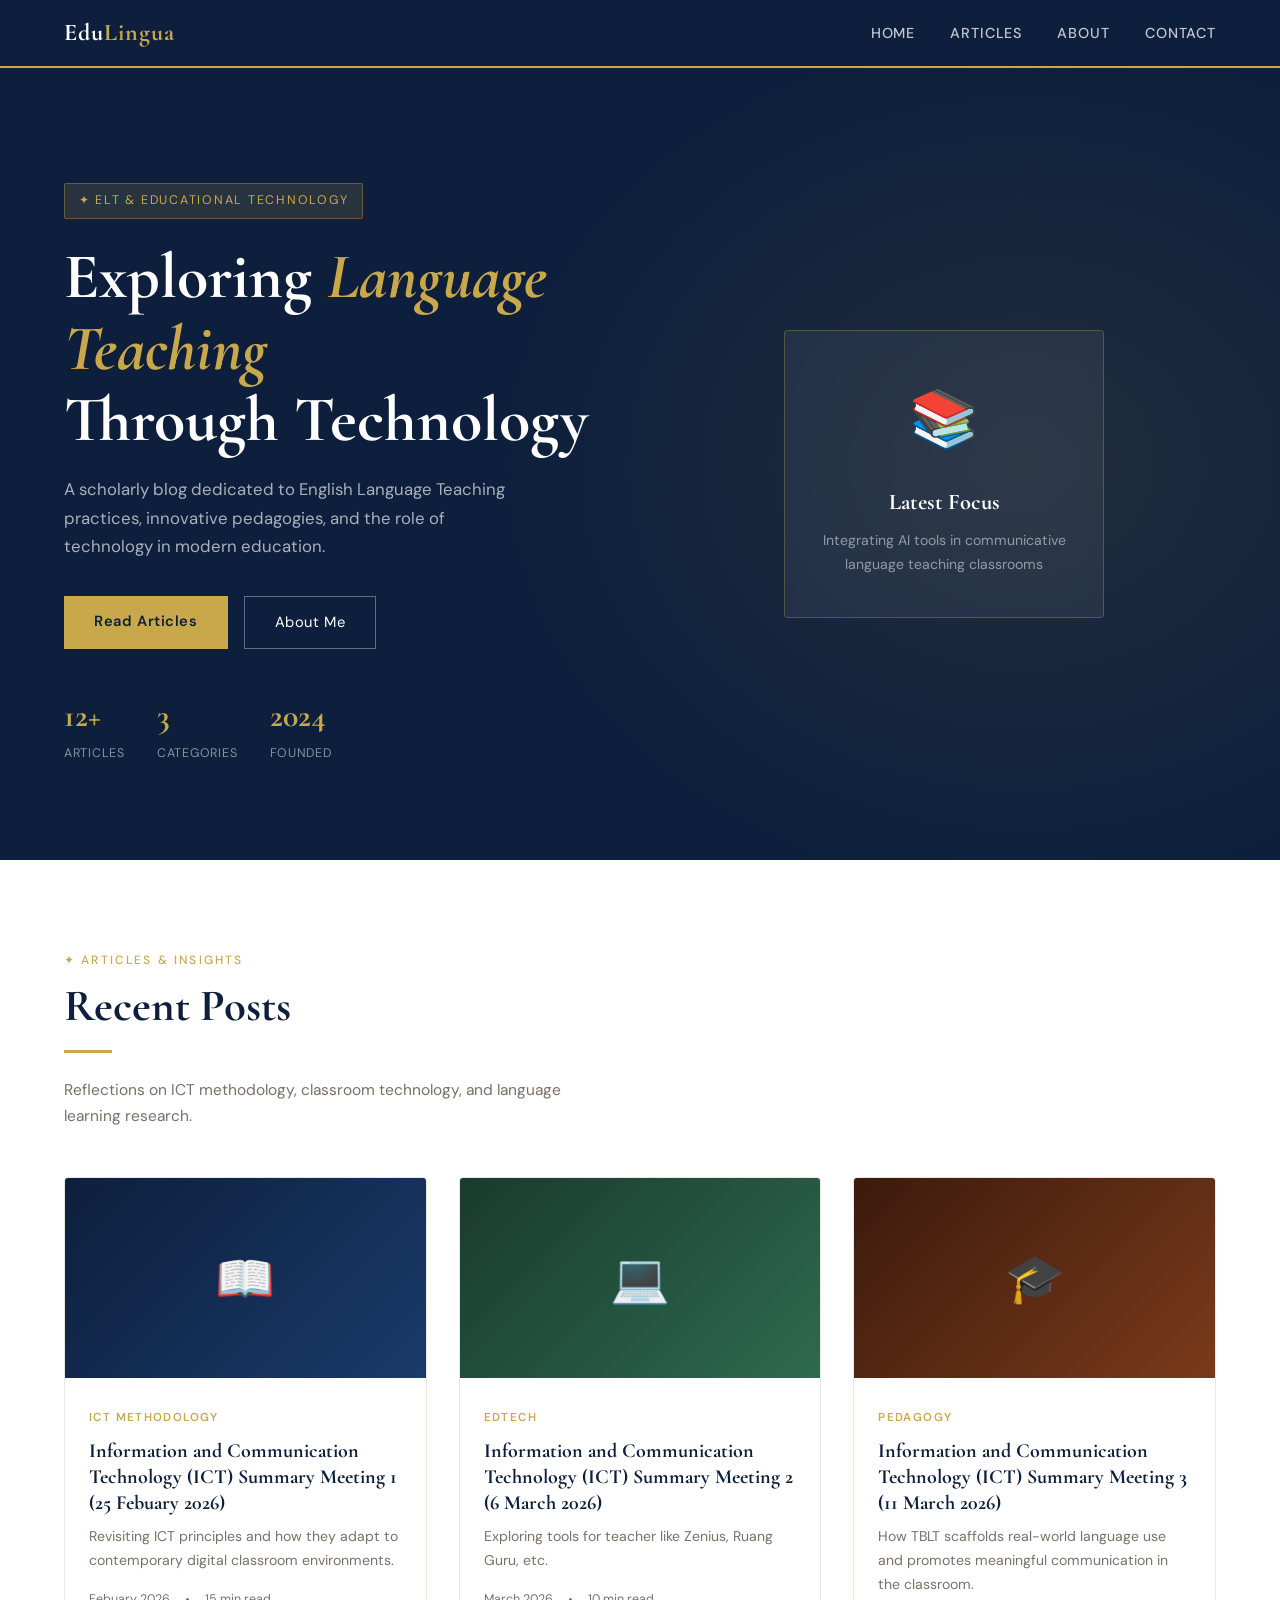
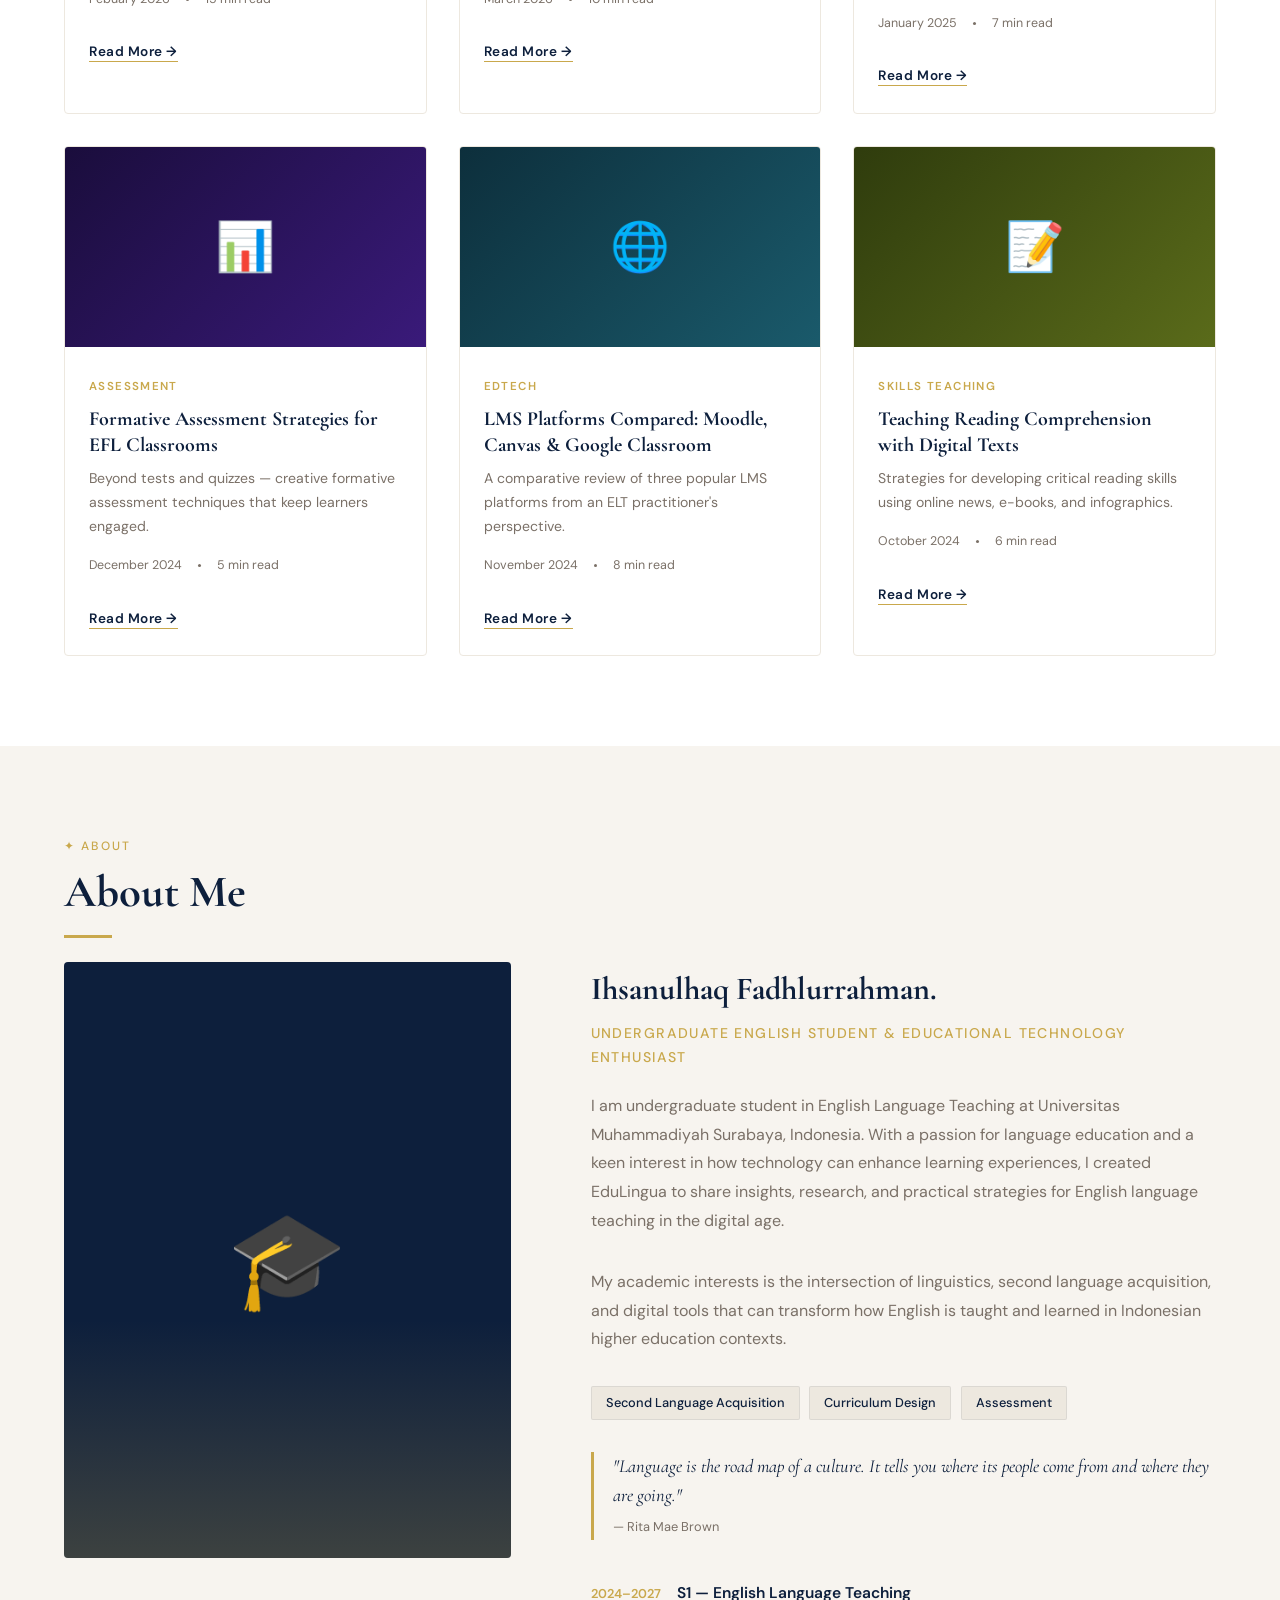
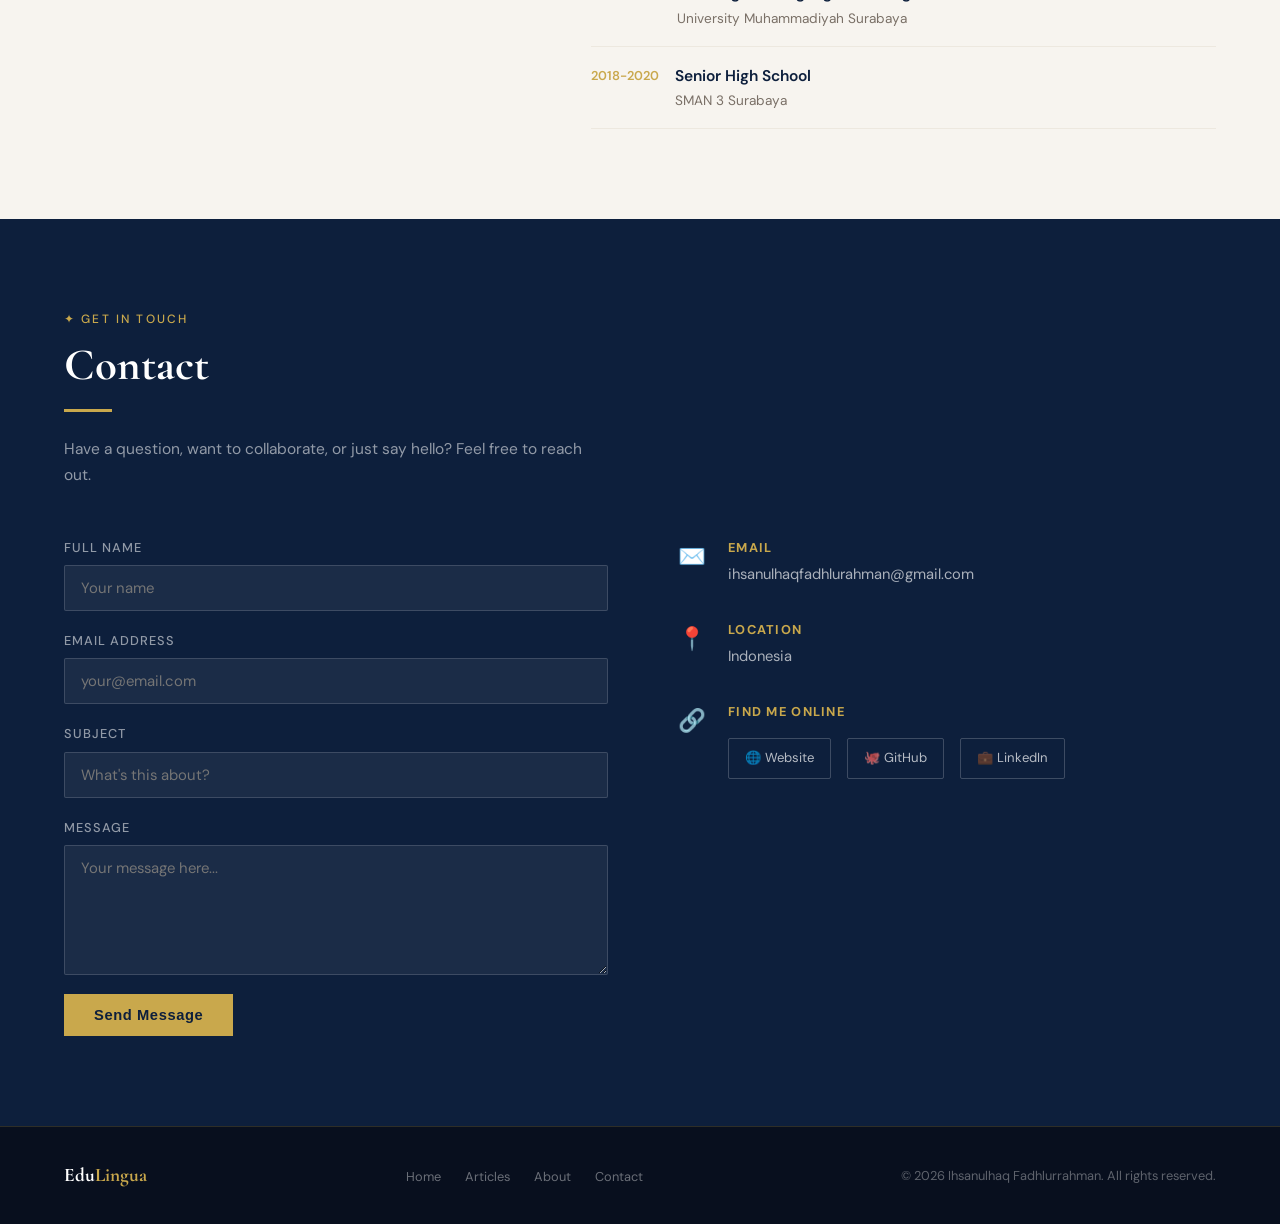
==== commit 5895e689: "Update index.html" ====
--- a/index.html
+++ b/index.html
@@ -758,7 +758,7 @@
       <h2 class="section-title">Recent Posts</h2>
       <div class="divider"></div>
       <p class="section-sub">
-        Reflections on ELT methodology, classroom technology, and language
+        Reflections on ICT methodology, classroom technology, and language
         learning research.
       </p>
 
@@ -766,18 +766,18 @@
         <article class="post-card">
           <div class="post-thumb post-thumb-elt">📖</div>
           <div class="post-body">
-            <span class="post-cat">ELT Methodology</span>
+            <span class="post-cat">ICT Methodology</span>
             <h3 class="post-title">
-              Communicative Language Teaching in the 21st Century
+              Information and Communication Technology (ICT) Summary Meeting 1 (25 Febuary 2026)
             </h3>
             <p class="post-excerpt">
-              Revisiting CLT principles and how they adapt to contemporary
+              Revisiting ICT principles and how they adapt to contemporary
               digital classroom environments.
             </p>
             <div class="post-meta">
-              <span>March 2025</span>
+              <span>Febuary 2026</span>
               <span class="post-meta-dot"></span>
-              <span>5 min read</span>
+              <span>15 min read</span>
             </div>
             <br />
             <a class="read-more" href="blog/artikel-1.html">Read More →</a>
@@ -789,16 +789,15 @@
           <div class="post-body">
             <span class="post-cat">EdTech</span>
             <h3 class="post-title">
-              Using AI Chatbots as Speaking Practice Partners
+            Information and Communication Technology (ICT) Summary Meeting 2 (6 March 2026)
             </h3>
             <p class="post-excerpt">
-              Exploring tools like ChatGPT and how learners can leverage them
-              for autonomous speaking practice.
+              Exploring tools for teacher like Zenius, Ruang Guru, etc.
             </p>
             <div class="post-meta">
-              <span>February 2025</span>
+              <span>March 2026</span>
               <span class="post-meta-dot"></span>
-              <span>6 min read</span>
+              <span>10 min read</span>
             </div>
             <br />
             <a class="read-more" href="blog/artikel-2.html">Read More →</a>
@@ -810,7 +809,7 @@
           <div class="post-body">
             <span class="post-cat">Pedagogy</span>
             <h3 class="post-title">
-              Task-Based Language Teaching: A Practical Guide
+              Information and Communication Technology (ICT) Summary Meeting 3 (11 March 2026)
             </h3>
             <p class="post-excerpt">
               How TBLT scaffolds real-world language use and promotes meaningful
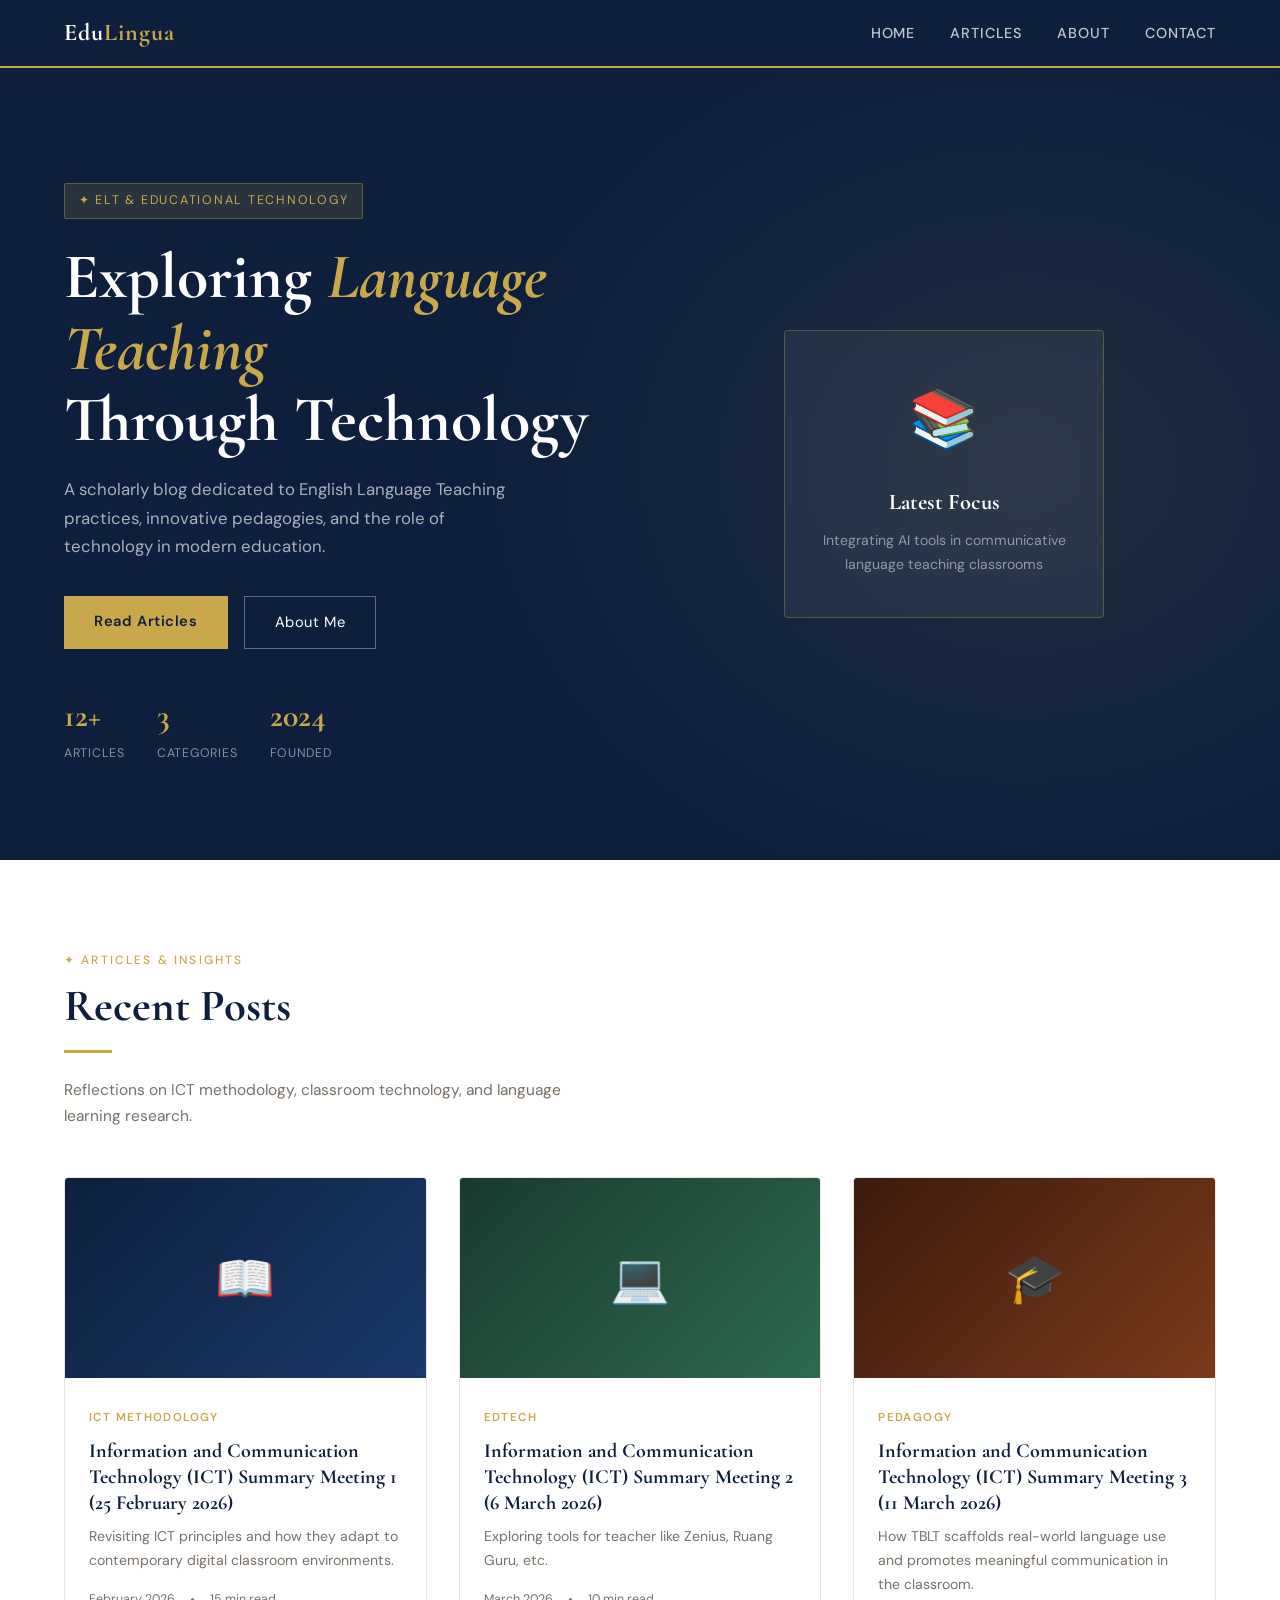
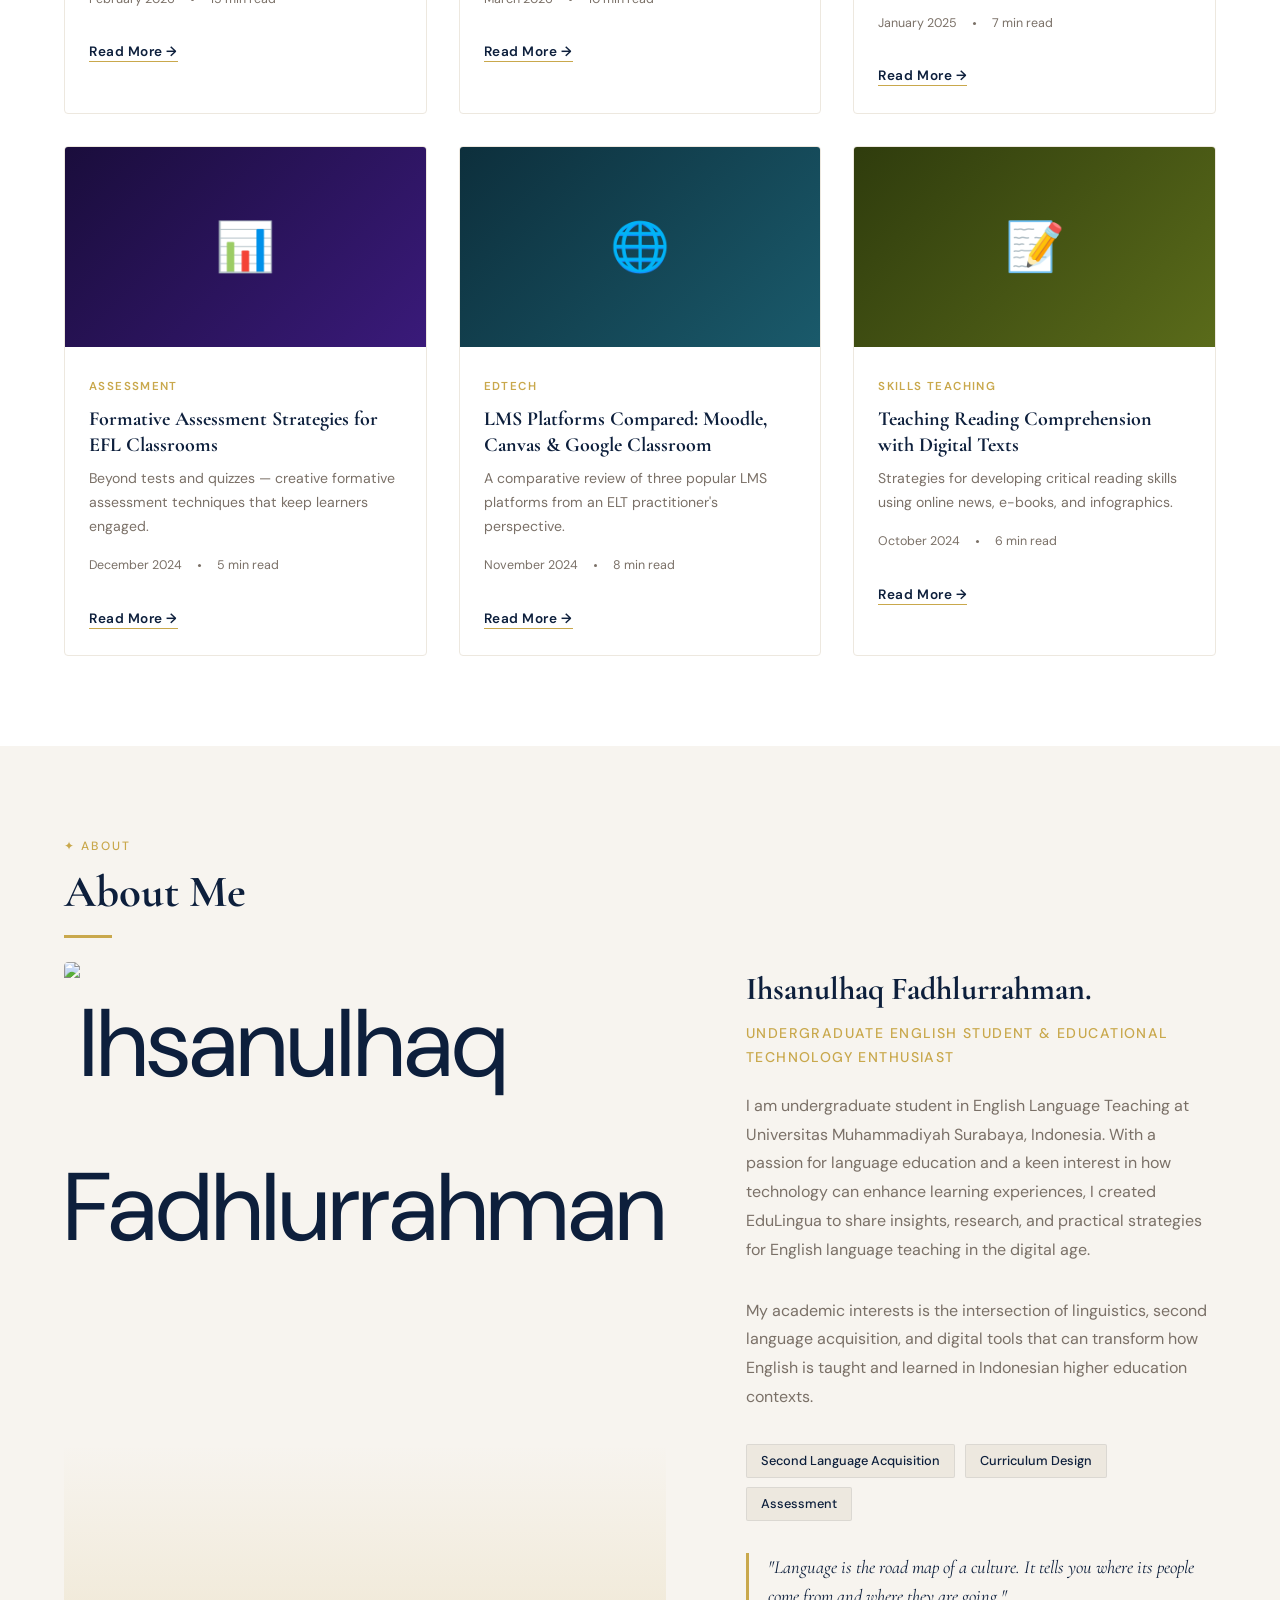
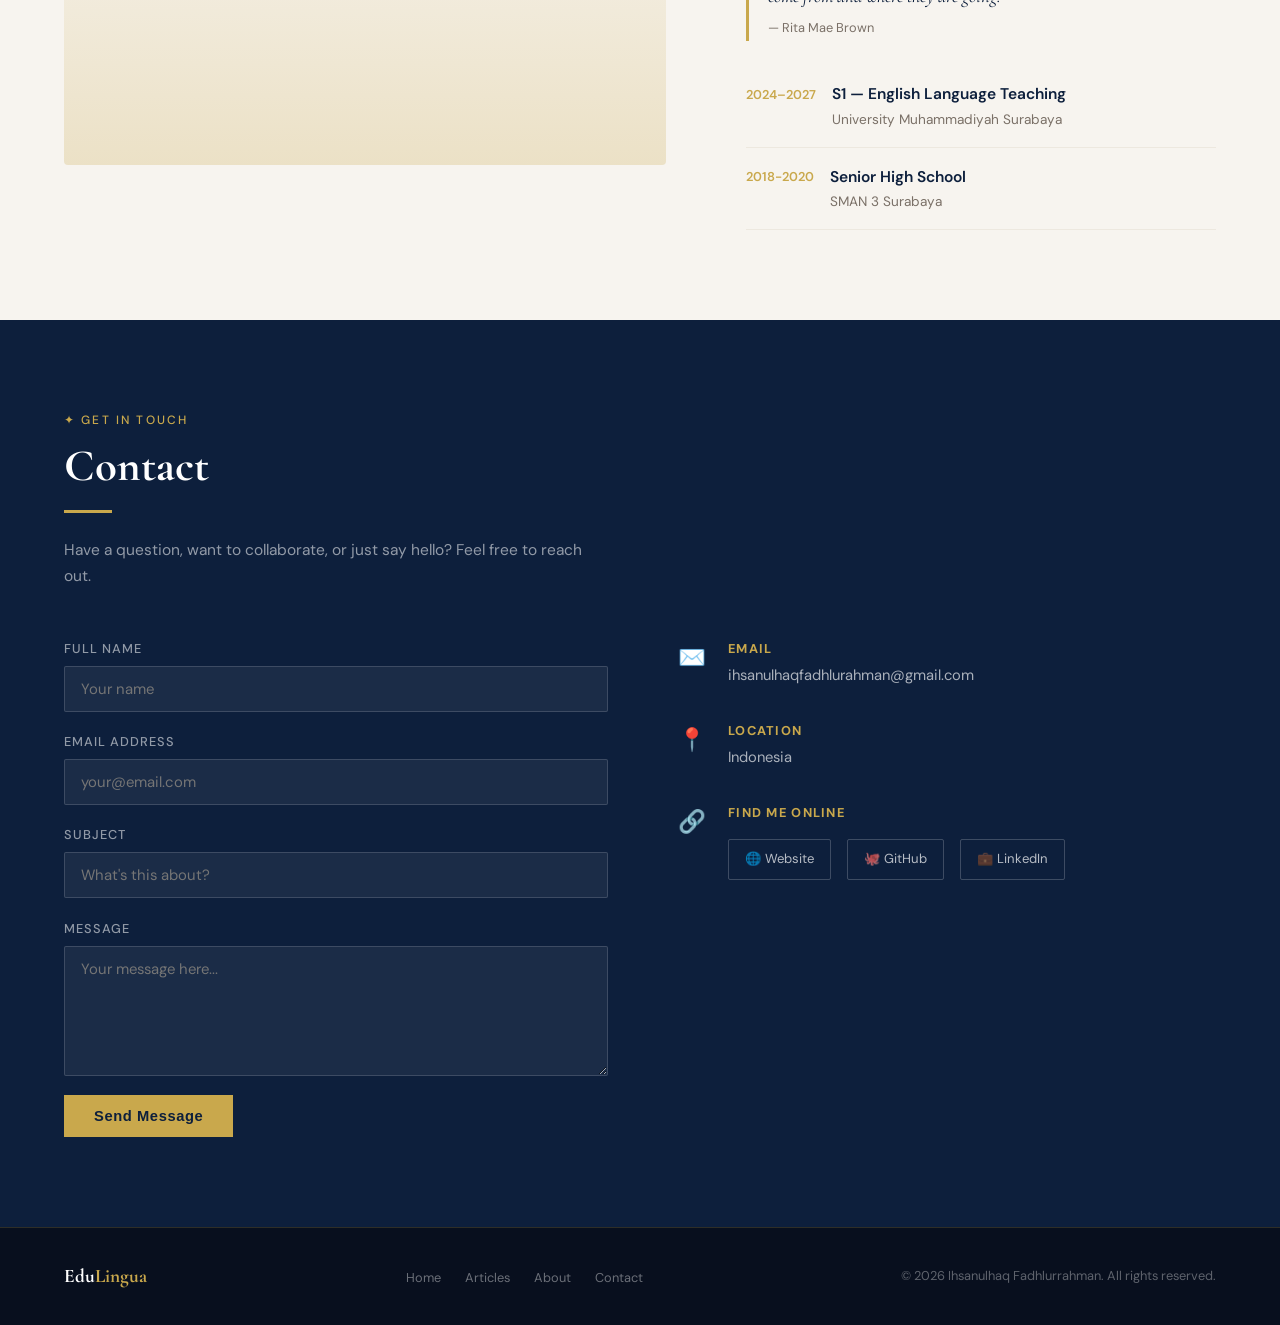
==== commit d0d49437: "Update index.html" ====
--- a/index.html
+++ b/index.html
@@ -768,14 +768,15 @@
           <div class="post-body">
             <span class="post-cat">ICT Methodology</span>
             <h3 class="post-title">
-              Information and Communication Technology (ICT) Summary Meeting 1 (25 Febuary 2026)
+              Information and Communication Technology (ICT) Summary Meeting 1
+              (25 February 2026)
             </h3>
             <p class="post-excerpt">
               Revisiting ICT principles and how they adapt to contemporary
               digital classroom environments.
             </p>
             <div class="post-meta">
-              <span>Febuary 2026</span>
+              <span>February 2026</span>
               <span class="post-meta-dot"></span>
               <span>15 min read</span>
             </div>
@@ -789,7 +790,8 @@
           <div class="post-body">
             <span class="post-cat">EdTech</span>
             <h3 class="post-title">
-            Information and Communication Technology (ICT) Summary Meeting 2 (6 March 2026)
+              Information and Communication Technology (ICT) Summary Meeting 2
+              (6 March 2026)
             </h3>
             <p class="post-excerpt">
               Exploring tools for teacher like Zenius, Ruang Guru, etc.
@@ -809,7 +811,8 @@
           <div class="post-body">
             <span class="post-cat">Pedagogy</span>
             <h3 class="post-title">
-              Information and Communication Technology (ICT) Summary Meeting 3 (11 March 2026)
+              Information and Communication Technology (ICT) Summary Meeting 3
+              (11 March 2026)
             </h3>
             <p class="post-excerpt">
               How TBLT scaffolds real-world language use and promotes meaningful
@@ -898,7 +901,11 @@
 
       <div class="about-grid">
         <div>
-          <div class="about-avatar">🎓</div>
+          <div class="about-avatar" style="background:none;padding:0;">
+  <img src="assets/images/DSC09620.JPG" 
+       alt="Ihsanulhaq Fadhlurrahman"
+       style="width:100%;height:100%;object-fit:cover;object-position:20% top;border-radius:4px;"/>
+</div>
         </div>
         <div>
           <div class="about-name">Ihsanulhaq Fadhlurrahman.</div>
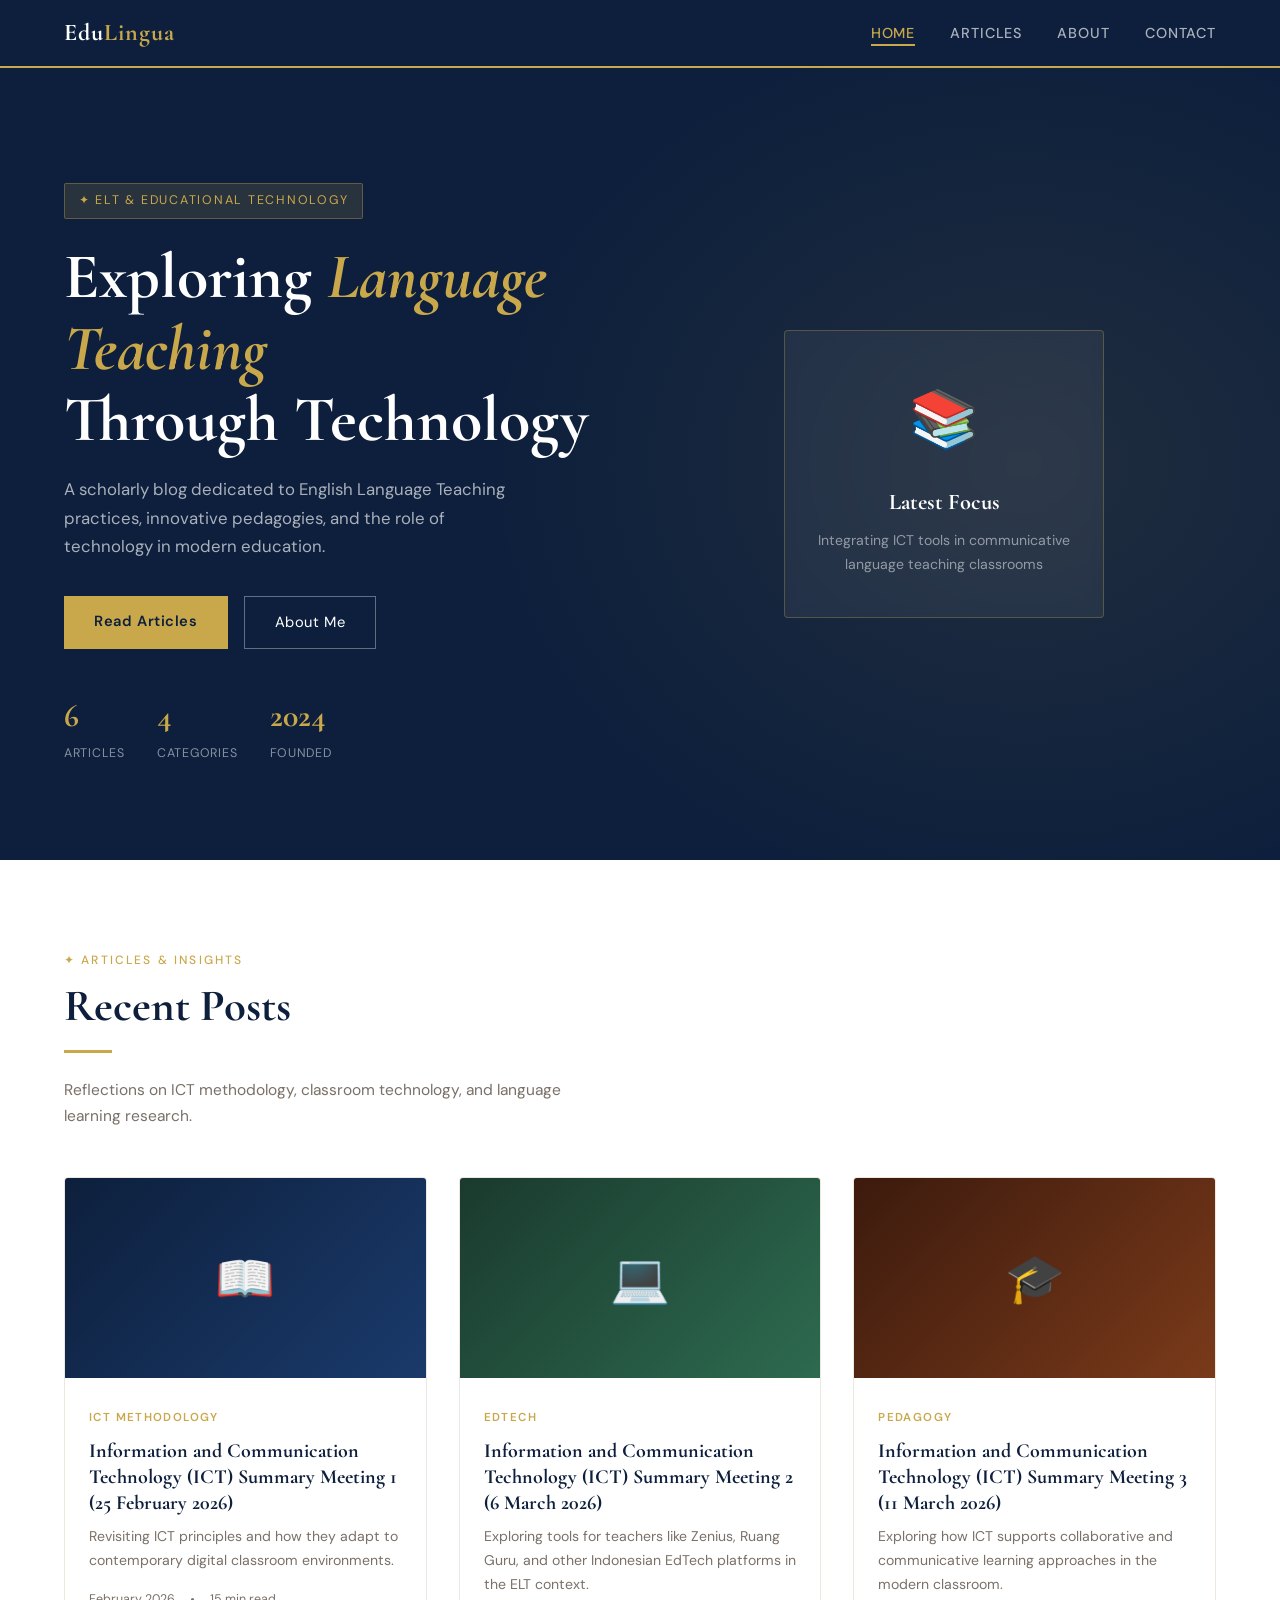
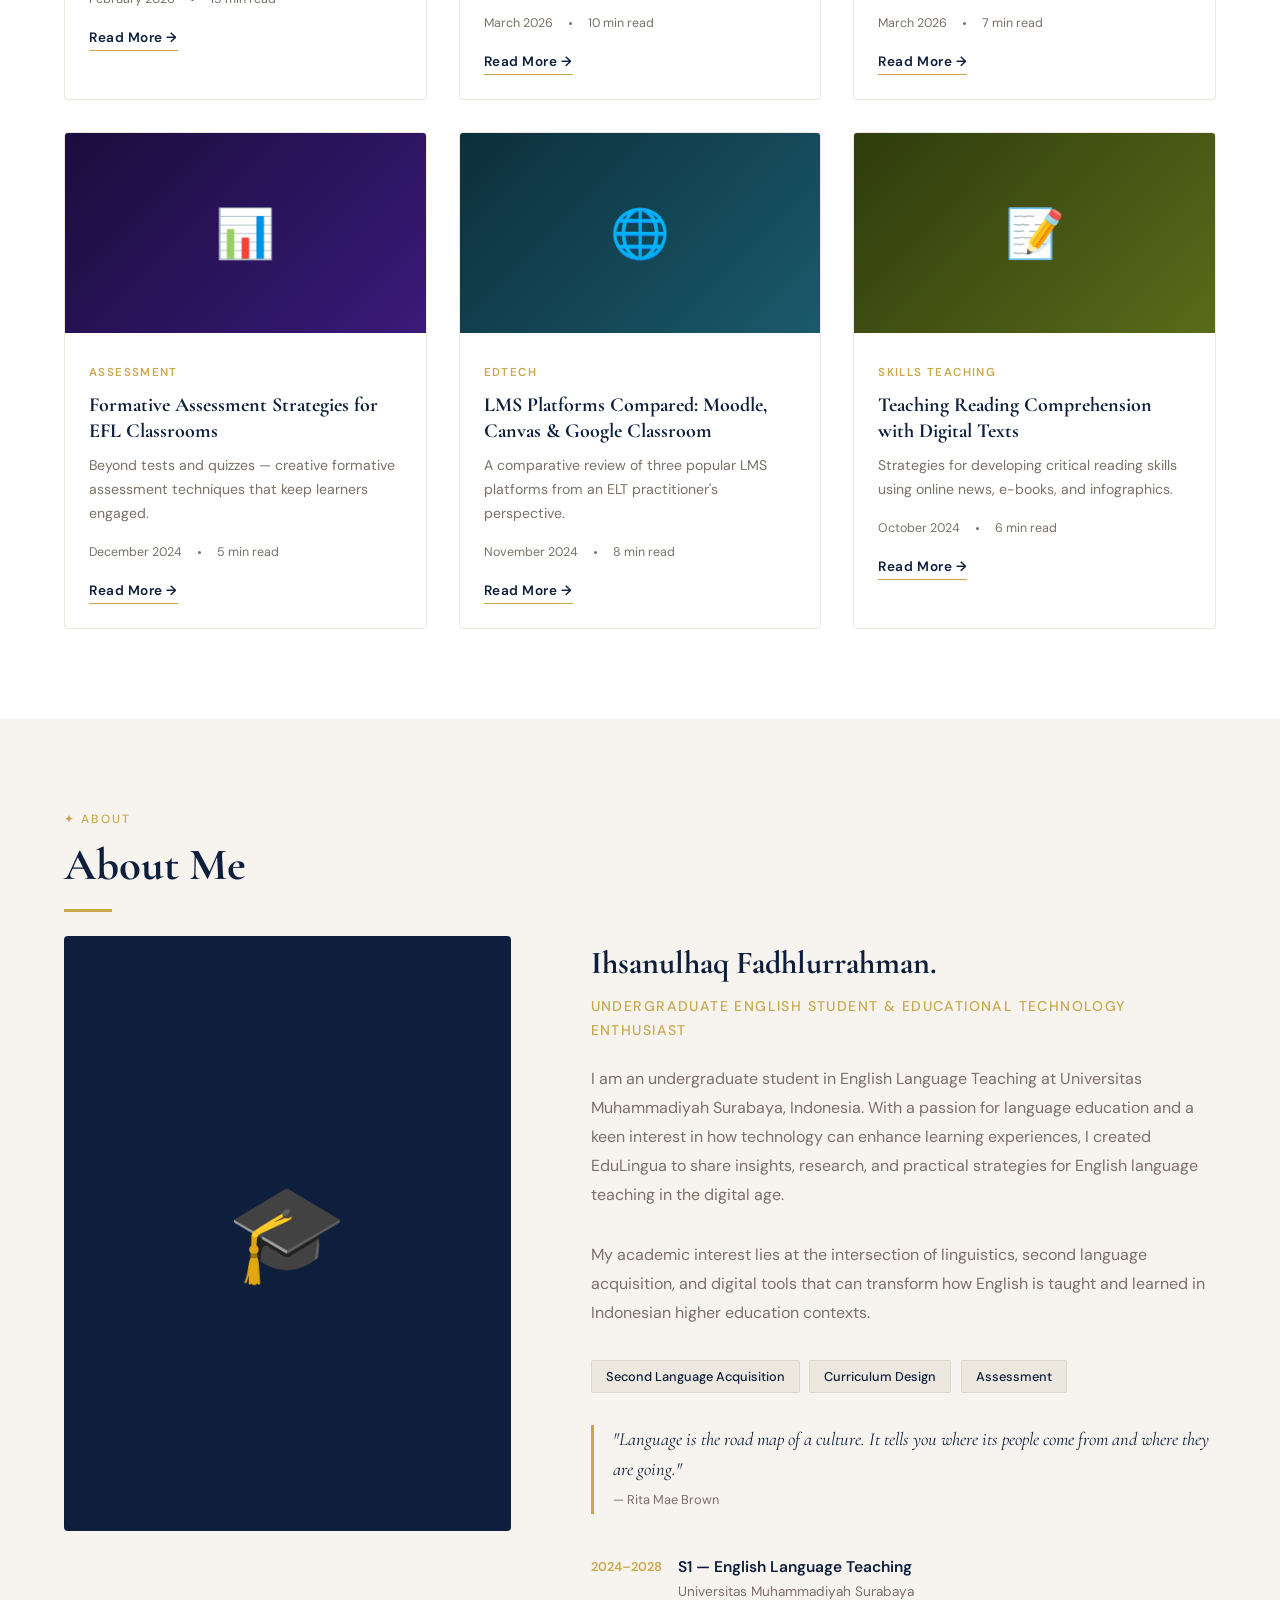
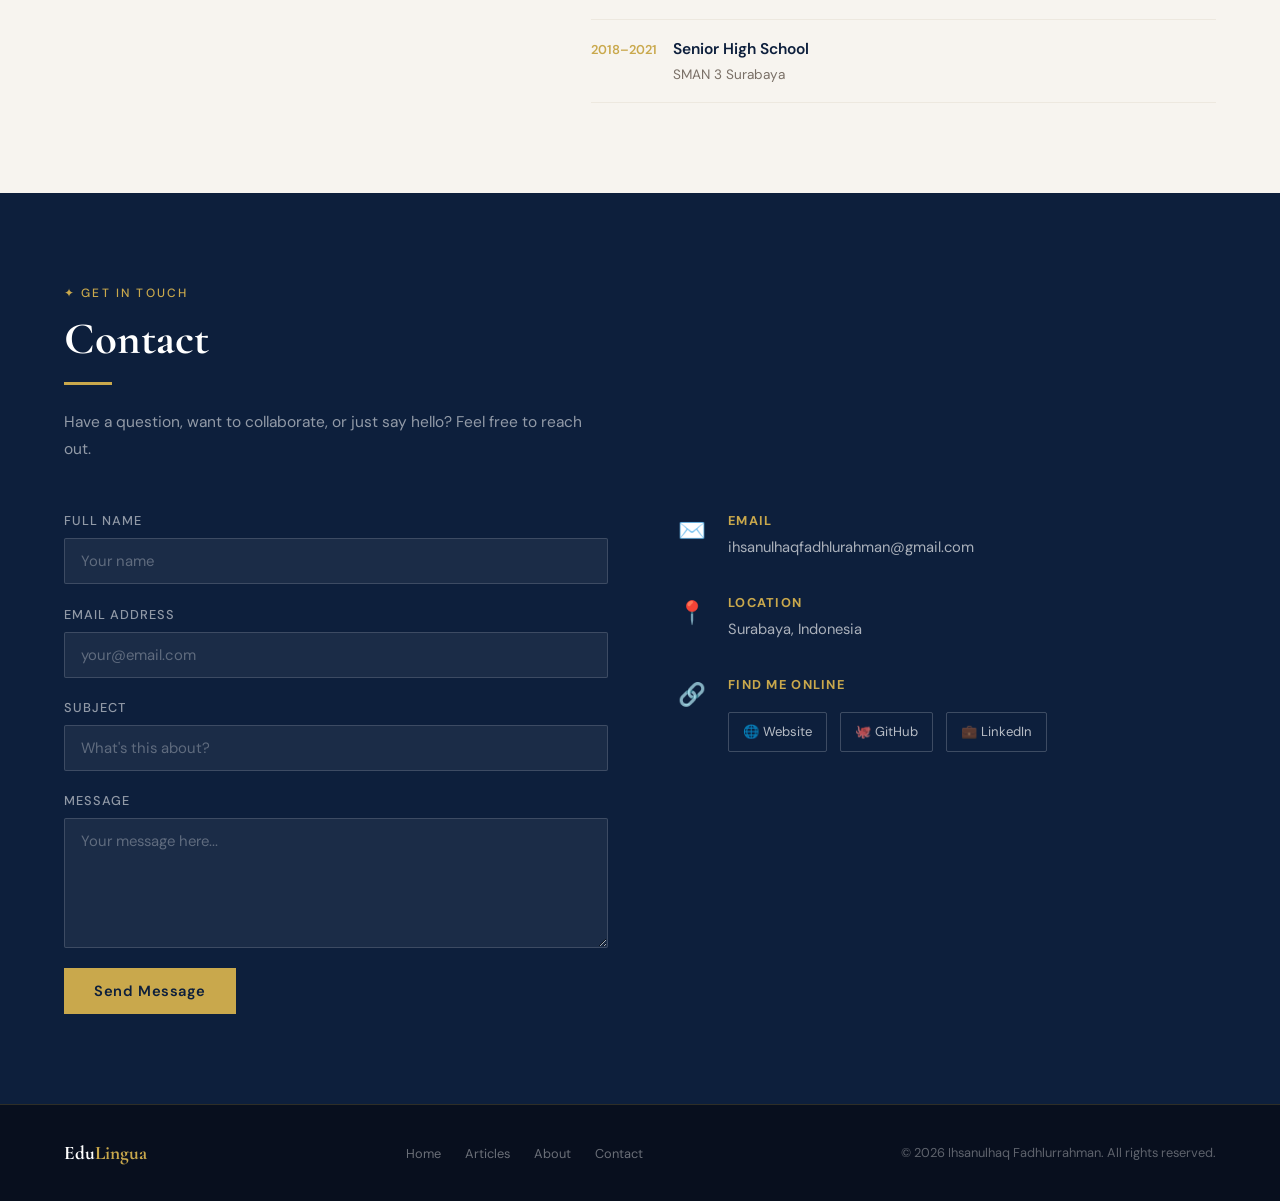
==== commit f5d56809: "Update index.html" ====
--- a/index.html
+++ b/index.html
@@ -4,33 +4,41 @@
     <meta charset="UTF-8" />
     <meta name="viewport" content="width=device-width, initial-scale=1.0" />
     <title>EduLingua — ELT & Educational Technology</title>
-    <link
-      href="https://fonts.googleapis.com/css2?family=Cormorant+Garamond:ital,wght@0,400;0,600;0,700;1,400&family=DM+Sans:wght@300;400;500&display=swap"
-      rel="stylesheet"
-    />
+
+    <!-- SEO Meta -->
+    <meta name="description" content="EduLingua is a scholarly blog by Ihsanulhaq Fadhlurrahman dedicated to English Language Teaching, innovative pedagogies, and educational technology in Indonesia." />
+    <meta name="author" content="Ihsanulhaq Fadhlurrahman" />
+    <meta property="og:title" content="EduLingua — ELT & Educational Technology" />
+    <meta property="og:description" content="A scholarly blog dedicated to English Language Teaching practices, innovative pedagogies, and the role of technology in modern education." />
+    <meta property="og:type" content="website" />
+    <meta property="og:url" content="https://ihsanulhaqf.github.io" />
+    <meta property="og:image" content="https://ihsanulhaqf.github.io/assets/og-banner.jpg" />
+    <meta name="twitter:card" content="summary_large_image" />
+
+    <!-- Performance: preconnect for Google Fonts -->
+    <link rel="preconnect" href="https://fonts.googleapis.com" />
+    <link rel="preconnect" href="https://fonts.gstatic.com" crossorigin />
+    <link href="https://fonts.googleapis.com/css2?family=Cormorant+Garamond:ital,wght@0,400;0,600;0,700;1,400&family=DM+Sans:wght@300;400;500&display=swap" rel="stylesheet" />
+
+    <!-- Preload hero photo -->
+    <link rel="preload" as="image" href="assets/images/DSC09620.JPG" />
+
     <style>
-      *,
-      *::before,
-      *::after {
-        box-sizing: border-box;
-        margin: 0;
-        padding: 0;
-      }
+      *, *::before, *::after { box-sizing: border-box; margin: 0; padding: 0; }
 
       :root {
         --navy: #0d1f3c;
-        --gold: #c9a84c;
+        --gold:  #c9a84c;
         --ivory: #f7f4ef;
-        --warm: #ede8df;
+        --warm:  #ede8df;
         --muted: #7a7067;
         --white: #ffffff;
+        --red:   #e05252;
         --serif: "Cormorant Garamond", Georgia, serif;
-        --sans: "DM Sans", sans-serif;
-      }
-
-      html {
-        scroll-behavior: smooth;
-      }
+        --sans:  "DM Sans", sans-serif;
+      }
+
+      html { scroll-behavior: smooth; }
       body {
         background: var(--ivory);
         color: var(--navy);
@@ -60,39 +68,78 @@
         letter-spacing: 0.04em;
         text-decoration: none;
       }
-      .nav-logo span {
-        color: var(--gold);
-      }
-      .nav-links {
-        display: flex;
-        gap: 2.2rem;
-        list-style: none;
-      }
+      .nav-logo span { color: var(--gold); }
+      .nav-links { display: flex; gap: 2.2rem; list-style: none; }
       .nav-links a {
-        color: rgba(255, 255, 255, 0.75);
+        color: rgba(255,255,255,0.65);
         text-decoration: none;
         font-size: 0.9rem;
         letter-spacing: 0.06em;
         text-transform: uppercase;
         font-weight: 500;
         transition: color 0.25s;
-      }
-      .nav-links a:hover {
-        color: var(--gold);
-      }
+        position: relative;
+        padding-bottom: 4px;
+      }
+      /* Active underline indicator */
+      .nav-links a::after {
+        content: '';
+        position: absolute;
+        bottom: 0; left: 0;
+        width: 0; height: 2px;
+        background: var(--gold);
+        transition: width 0.25s;
+      }
+      .nav-links a:hover,
+      .nav-links a.active { color: var(--gold); }
+      .nav-links a.active::after,
+      .nav-links a:hover::after { width: 100%; }
+
+      /* Hamburger */
       .hamburger {
         display: none;
         flex-direction: column;
         gap: 5px;
         cursor: pointer;
+        background: none;
+        border: none;
+        padding: 4px;
       }
       .hamburger span {
-        width: 24px;
-        height: 2px;
+        width: 24px; height: 2px;
         background: var(--white);
         border-radius: 2px;
         transition: 0.3s;
-      }
+        display: block;
+      }
+      .hamburger.open span:nth-child(1) { transform: translateY(7px) rotate(45deg); }
+      .hamburger.open span:nth-child(2) { opacity: 0; }
+      .hamburger.open span:nth-child(3) { transform: translateY(-7px) rotate(-45deg); }
+
+      /* Mobile nav */
+      .mobile-nav {
+        display: none;
+        position: fixed;
+        top: 68px; left: 0; right: 0;
+        background: var(--navy);
+        border-bottom: 2px solid var(--gold);
+        padding: 1.2rem 5vw;
+        z-index: 99;
+      }
+      .mobile-nav.open { display: flex; flex-direction: column; gap: 1rem; }
+      .mobile-nav a {
+        color: rgba(255,255,255,0.8);
+        text-decoration: none;
+        font-size: 1rem;
+        letter-spacing: 0.06em;
+        text-transform: uppercase;
+        font-weight: 500;
+        padding: 0.4rem 0;
+        border-bottom: 1px solid rgba(201,168,76,0.15);
+        transition: color 0.2s;
+      }
+      .mobile-nav a:last-child { border-bottom: none; }
+      .mobile-nav a:hover { color: var(--gold); }
 
       /* ── HERO ── */
       #home {
@@ -107,25 +154,20 @@
         overflow: hidden;
       }
       #home::before {
-        content: "";
-        position: absolute;
-        inset: 0;
-        background: radial-gradient(
-          ellipse 60% 80% at 80% 50%,
-          rgba(201, 168, 76, 0.1) 0%,
-          transparent 70%
-        );
+        content: '';
+        position: absolute; inset: 0;
+        background: radial-gradient(ellipse 60% 80% at 80% 50%, rgba(201,168,76,0.1) 0%, transparent 70%);
         pointer-events: none;
       }
       .hero-tag {
         display: inline-block;
-        background: rgba(201, 168, 76, 0.15);
+        background: rgba(201,168,76,0.15);
         color: var(--gold);
         font-size: 0.78rem;
         letter-spacing: 0.14em;
         text-transform: uppercase;
         padding: 6px 14px;
-        border: 1px solid rgba(201, 168, 76, 0.35);
+        border: 1px solid rgba(201,168,76,0.35);
         border-radius: 2px;
         margin-bottom: 1.4rem;
         animation: fadeUp 0.8s ease both;
@@ -139,23 +181,15 @@
         margin-bottom: 1.2rem;
         animation: fadeUp 0.9s 0.1s ease both;
       }
-      .hero-title em {
-        color: var(--gold);
-        font-style: italic;
-      }
+      .hero-title em { color: var(--gold); font-style: italic; }
       .hero-desc {
-        color: rgba(255, 255, 255, 0.65);
+        color: rgba(255,255,255,0.65);
         font-size: 1.05rem;
         max-width: 460px;
         margin-bottom: 2.2rem;
         animation: fadeUp 1s 0.2s ease both;
       }
-      .hero-btns {
-        display: flex;
-        gap: 1rem;
-        flex-wrap: wrap;
-        animation: fadeUp 1s 0.3s ease both;
-      }
+      .hero-btns { display: flex; gap: 1rem; flex-wrap: wrap; animation: fadeUp 1s 0.3s ease both; }
       .btn-primary {
         background: var(--gold);
         color: var(--navy);
@@ -167,133 +201,66 @@
         letter-spacing: 0.04em;
         text-decoration: none;
         display: inline-block;
-        transition:
-          opacity 0.2s,
-          transform 0.2s;
-      }
-      .btn-primary:hover {
-        opacity: 0.88;
-        transform: translateY(-2px);
-      }
+        transition: opacity 0.2s, transform 0.2s;
+        font-family: var(--sans);
+      }
+      .btn-primary:hover { opacity: 0.88; transform: translateY(-2px); }
+      .btn-primary:disabled { opacity: 0.6; cursor: not-allowed; transform: none; }
       .btn-outline {
-        border: 1.5px solid rgba(255, 255, 255, 0.35);
+        border: 1.5px solid rgba(255,255,255,0.35);
         color: var(--white);
         padding: 13px 30px;
         font-size: 0.92rem;
         letter-spacing: 0.04em;
         text-decoration: none;
         display: inline-block;
-        transition:
-          border-color 0.2s,
-          transform 0.2s;
-      }
-      .btn-outline:hover {
-        border-color: var(--gold);
-        transform: translateY(-2px);
-      }
-      .hero-visual {
-        display: flex;
-        justify-content: center;
-        align-items: center;
-        animation: fadeIn 1.2s 0.4s ease both;
-      }
+        transition: border-color 0.2s, transform 0.2s;
+      }
+      .btn-outline:hover { border-color: var(--gold); transform: translateY(-2px); }
+      .hero-visual { display: flex; justify-content: center; align-items: center; animation: fadeIn 1.2s 0.4s ease both; }
       .hero-card {
-        background: rgba(255, 255, 255, 0.06);
-        border: 1px solid rgba(201, 168, 76, 0.3);
+        background: rgba(255,255,255,0.06);
+        border: 1px solid rgba(201,168,76,0.3);
         border-radius: 4px;
         padding: 2.5rem 2rem;
         text-align: center;
         width: 320px;
         backdrop-filter: blur(6px);
       }
-      .hero-card-icon {
-        font-size: 3.5rem;
-        margin-bottom: 1rem;
-      }
-      .hero-card h3 {
-        font-family: var(--serif);
-        font-size: 1.4rem;
-        color: var(--white);
-        margin-bottom: 0.5rem;
-      }
-      .hero-card p {
-        color: rgba(255, 255, 255, 0.5);
-        font-size: 0.88rem;
-      }
-      .hero-stats {
-        display: flex;
-        gap: 2rem;
-        margin-top: 2.5rem;
-        animation: fadeUp 1s 0.5s ease both;
-      }
-      .stat-num {
-        font-family: var(--serif);
-        font-size: 2rem;
-        color: var(--gold);
-        font-weight: 700;
-      }
-      .stat-label {
-        font-size: 0.78rem;
-        color: rgba(255, 255, 255, 0.5);
-        letter-spacing: 0.06em;
-        text-transform: uppercase;
-      }
+      .hero-card-icon { font-size: 3.5rem; margin-bottom: 1rem; }
+      .hero-card h3 { font-family: var(--serif); font-size: 1.4rem; color: var(--white); margin-bottom: 0.5rem; }
+      .hero-card p  { color: rgba(255,255,255,0.5); font-size: 0.88rem; }
+      .hero-stats { display: flex; gap: 2rem; margin-top: 2.5rem; animation: fadeUp 1s 0.5s ease both; flex-wrap: wrap; }
+      .stat-num   { font-family: var(--serif); font-size: 2rem; color: var(--gold); font-weight: 700; }
+      .stat-label { font-size: 0.78rem; color: rgba(255,255,255,0.5); letter-spacing: 0.06em; text-transform: uppercase; }
 
       /* ── SECTION BASE ── */
-      section {
-        padding: 90px 5vw;
-      }
-      .section-label {
-        font-size: 0.75rem;
-        letter-spacing: 0.18em;
-        text-transform: uppercase;
-        color: var(--gold);
-        margin-bottom: 0.6rem;
-        font-weight: 500;
-      }
-      .section-title {
-        font-family: var(--serif);
-        font-size: clamp(1.9rem, 3.5vw, 2.8rem);
-        font-weight: 700;
-        color: var(--navy);
-        line-height: 1.2;
-        margin-bottom: 1rem;
-      }
-      .section-sub {
-        color: var(--muted);
-        max-width: 520px;
-        font-size: 0.97rem;
-        margin-bottom: 3rem;
-      }
-      .divider {
-        width: 48px;
-        height: 3px;
-        background: var(--gold);
-        margin-bottom: 1.5rem;
-      }
+      section { padding: 90px 5vw; }
+      .section-label { font-size: 0.75rem; letter-spacing: 0.18em; text-transform: uppercase; color: var(--gold); margin-bottom: 0.6rem; font-weight: 500; }
+      .section-title { font-family: var(--serif); font-size: clamp(1.9rem,3.5vw,2.8rem); font-weight: 700; color: var(--navy); line-height: 1.2; margin-bottom: 1rem; }
+      .section-sub   { color: var(--muted); max-width: 520px; font-size: 0.97rem; margin-bottom: 3rem; }
+      .divider       { width: 48px; height: 3px; background: var(--gold); margin-bottom: 1.5rem; }
 
       /* ── BLOG POSTS ── */
-      #posts {
-        background: var(--white);
-      }
-      .posts-grid {
-        display: grid;
-        grid-template-columns: repeat(auto-fill, minmax(310px, 1fr));
-        gap: 2rem;
-      }
+      #posts { background: var(--white); }
+      .posts-grid { display: grid; grid-template-columns: repeat(auto-fill, minmax(310px, 1fr)); gap: 2rem; }
+
+      /* Full card clickable — using <a> tag */
       .post-card {
         border: 1px solid var(--warm);
         border-radius: 4px;
         overflow: hidden;
-        transition:
-          transform 0.25s,
-          box-shadow 0.25s;
+        transition: transform 0.25s, box-shadow 0.25s;
+        display: block;
+        text-decoration: none;
+        color: inherit;
         cursor: pointer;
       }
       .post-card:hover {
         transform: translateY(-5px);
-        box-shadow: 0 16px 40px rgba(13, 31, 60, 0.1);
-      }
+        box-shadow: 0 16px 40px rgba(13,31,60,0.1);
+      }
+      .post-card:focus-visible { outline: 2px solid var(--gold); outline-offset: 2px; }
       .post-thumb {
         height: 200px;
         display: flex;
@@ -303,221 +270,85 @@
         position: relative;
         overflow: hidden;
       }
-      .post-thumb-elt {
-        background: linear-gradient(135deg, #0d1f3c 0%, #1a3a6b 100%);
-      }
-      .post-thumb-tech {
-        background: linear-gradient(135deg, #1a3a2e 0%, #2d6a4f 100%);
-      }
-      .post-thumb-meth {
-        background: linear-gradient(135deg, #3c1a0d 0%, #7a3a1a 100%);
-      }
-      .post-thumb-eval {
-        background: linear-gradient(135deg, #1a0d3c 0%, #3a1a7a 100%);
-      }
-      .post-thumb-tech2 {
-        background: linear-gradient(135deg, #0d2f3c 0%, #1a5a6b 100%);
-      }
-      .post-thumb-read {
-        background: linear-gradient(135deg, #2f3c0d 0%, #5a6b1a 100%);
-      }
-      .post-body {
-        padding: 1.5rem;
-      }
-      .post-cat {
+      .post-thumb-elt  { background: linear-gradient(135deg, #0d1f3c 0%, #1a3a6b 100%); }
+      .post-thumb-tech { background: linear-gradient(135deg, #1a3a2e 0%, #2d6a4f 100%); }
+      .post-thumb-meth { background: linear-gradient(135deg, #3c1a0d 0%, #7a3a1a 100%); }
+      .post-thumb-eval { background: linear-gradient(135deg, #1a0d3c 0%, #3a1a7a 100%); }
+      .post-thumb-tech2{ background: linear-gradient(135deg, #0d2f3c 0%, #1a5a6b 100%); }
+      .post-thumb-read { background: linear-gradient(135deg, #2f3c0d 0%, #5a6b1a 100%); }
+      .post-body { padding: 1.5rem; }
+      .post-cat  { display: inline-block; font-size: 0.72rem; letter-spacing: 0.12em; text-transform: uppercase; color: var(--gold); font-weight: 600; margin-bottom: 0.6rem; }
+      .post-title { font-family: var(--serif); font-size: 1.25rem; font-weight: 700; color: var(--navy); margin-bottom: 0.6rem; line-height: 1.3; }
+      .post-excerpt { color: var(--muted); font-size: 0.88rem; margin-bottom: 1rem; }
+      .post-meta { display: flex; align-items: center; gap: 1rem; font-size: 0.78rem; color: var(--muted); }
+      .post-meta-dot { width: 3px; height: 3px; background: var(--muted); border-radius: 50%; }
+      .read-more {
         display: inline-block;
-        font-size: 0.72rem;
-        letter-spacing: 0.12em;
-        text-transform: uppercase;
-        color: var(--gold);
-        font-weight: 600;
-        margin-bottom: 0.6rem;
-      }
-      .post-title {
-        font-family: var(--serif);
-        font-size: 1.25rem;
-        font-weight: 700;
-        color: var(--navy);
-        margin-bottom: 0.6rem;
-        line-height: 1.3;
-      }
-      .post-excerpt {
-        color: var(--muted);
-        font-size: 0.88rem;
-        margin-bottom: 1rem;
-      }
-      .post-meta {
-        display: flex;
-        align-items: center;
-        gap: 1rem;
-        font-size: 0.78rem;
-        color: var(--muted);
-      }
-      .post-meta-dot {
-        width: 3px;
-        height: 3px;
-        background: var(--muted);
-        border-radius: 50%;
-      }
-      .read-more {
+        margin-top: 1rem;
         color: var(--navy);
         font-weight: 600;
         font-size: 0.85rem;
-        text-decoration: none;
         letter-spacing: 0.04em;
         border-bottom: 1.5px solid var(--gold);
         padding-bottom: 1px;
         transition: color 0.2s;
       }
-      .read-more:hover {
-        color: var(--gold);
-      }
+      .post-card:hover .read-more { color: var(--gold); }
 
       /* ── ABOUT ── */
-      #about {
-        background: var(--ivory);
-      }
-      .about-grid {
-        display: grid;
-        grid-template-columns: 1fr 1.4fr;
-        gap: 5rem;
-        align-items: start;
-      }
-      .about-avatar {
+      #about { background: var(--ivory); }
+      .about-grid { display: grid; grid-template-columns: 1fr 1.4fr; gap: 5rem; align-items: start; }
+      .about-avatar-wrap {
+        width: 100%;
+        border-radius: 4px;
+        overflow: hidden;
+        border: 1px solid var(--warm);
+        background: var(--navy);
+        position: relative;
+      }
+      .about-avatar-wrap img { width: 100%; height: auto; display: block; border-radius: 4px; }
+      .about-avatar-wrap::after {
+        content: '';
+        position: absolute; bottom: 0; left: 0; right: 0;
+        height: 30%;
+        background: linear-gradient(to top, rgba(201,168,76,0.15), transparent);
+        pointer-events: none;
+      }
+      .about-avatar-fallback {
+        display: none;
         width: 100%;
         aspect-ratio: 3/4;
         background: var(--navy);
-        border-radius: 4px;
-        display: flex;
         align-items: center;
         justify-content: center;
         font-size: 6rem;
-        position: relative;
-        overflow: hidden;
-      }
-      .about-avatar::after {
-        content: "";
-        position: absolute;
-        bottom: 0;
-        left: 0;
-        right: 0;
-        height: 40%;
-        background: linear-gradient(
-          to top,
-          rgba(201, 168, 76, 0.25),
-          transparent
-        );
-      }
-      .about-name {
-        font-family: var(--serif);
-        font-size: 2rem;
-        font-weight: 700;
-        color: var(--navy);
-        margin-bottom: 0.3rem;
-      }
-      .about-role {
-        color: var(--gold);
-        font-size: 0.88rem;
-        letter-spacing: 0.1em;
-        text-transform: uppercase;
-        font-weight: 500;
-        margin-bottom: 1.4rem;
-      }
-      .about-bio {
-        color: var(--muted);
-        margin-bottom: 2rem;
-        line-height: 1.8;
-      }
-      .skills-list {
-        display: flex;
-        flex-wrap: wrap;
-        gap: 0.6rem;
-        margin-bottom: 2rem;
-      }
-      .skill-tag {
-        background: var(--warm);
-        color: var(--navy);
-        font-size: 0.8rem;
-        padding: 5px 14px;
-        border-radius: 2px;
-        font-weight: 500;
-        border: 1px solid rgba(13, 31, 60, 0.08);
-      }
-      .about-quote {
-        border-left: 3px solid var(--gold);
-        padding-left: 1.2rem;
-        font-family: var(--serif);
-        font-size: 1.15rem;
-        font-style: italic;
-        color: var(--navy);
-        line-height: 1.6;
-      }
-      .edu-list {
-        margin-top: 1.5rem;
-      }
-      .edu-item {
-        display: flex;
-        gap: 1rem;
-        padding: 1rem 0;
-        border-bottom: 1px solid var(--warm);
-      }
-      .edu-year {
-        font-size: 0.8rem;
-        color: var(--gold);
-        font-weight: 600;
-        min-width: 60px;
-        margin-top: 0.15rem;
-      }
-      .edu-info h4 {
-        font-size: 0.97rem;
-        font-weight: 600;
-        color: var(--navy);
-      }
-      .edu-info p {
-        font-size: 0.85rem;
-        color: var(--muted);
-      }
+        border-radius: 4px;
+      }
+      .about-name  { font-family: var(--serif); font-size: 2rem; font-weight: 700; color: var(--navy); margin-bottom: 0.3rem; }
+      .about-role  { color: var(--gold); font-size: 0.88rem; letter-spacing: 0.1em; text-transform: uppercase; font-weight: 500; margin-bottom: 1.4rem; }
+      .about-bio   { color: var(--muted); margin-bottom: 2rem; line-height: 1.8; }
+      .skills-list { display: flex; flex-wrap: wrap; gap: 0.6rem; margin-bottom: 2rem; }
+      .skill-tag   { background: var(--warm); color: var(--navy); font-size: 0.8rem; padding: 5px 14px; border-radius: 2px; font-weight: 500; border: 1px solid rgba(13,31,60,0.08); }
+      .about-quote { border-left: 3px solid var(--gold); padding-left: 1.2rem; font-family: var(--serif); font-size: 1.15rem; font-style: italic; color: var(--navy); line-height: 1.6; }
+      .edu-list    { margin-top: 1.5rem; }
+      .edu-item    { display: flex; gap: 1rem; padding: 1rem 0; border-bottom: 1px solid var(--warm); }
+      .edu-year    { font-size: 0.8rem; color: var(--gold); font-weight: 600; min-width: 60px; margin-top: 0.15rem; }
+      .edu-info h4 { font-size: 0.97rem; font-weight: 600; color: var(--navy); }
+      .edu-info p  { font-size: 0.85rem; color: var(--muted); }
 
       /* ── CONTACT ── */
-      #contact {
-        background: var(--navy);
-      }
-      #contact .section-title {
-        color: var(--white);
-      }
-      #contact .section-sub {
-        color: rgba(255, 255, 255, 0.55);
-      }
-      #contact .divider {
-        background: var(--gold);
-      }
-      .contact-grid {
-        display: grid;
-        grid-template-columns: 1fr 1fr;
-        gap: 4rem;
-        align-items: start;
-      }
-      .contact-form {
-        display: flex;
-        flex-direction: column;
-        gap: 1.2rem;
-      }
-      .form-group {
-        display: flex;
-        flex-direction: column;
-        gap: 0.4rem;
-      }
-      .form-group label {
-        font-size: 0.8rem;
-        letter-spacing: 0.08em;
-        text-transform: uppercase;
-        color: rgba(255, 255, 255, 0.55);
-        font-weight: 500;
-      }
+      #contact { background: var(--navy); }
+      #contact .section-title { color: var(--white); }
+      #contact .section-sub   { color: rgba(255,255,255,0.55); }
+      #contact .divider       { background: var(--gold); }
+      .contact-grid { display: grid; grid-template-columns: 1fr 1fr; gap: 4rem; align-items: start; }
+      .contact-form { display: flex; flex-direction: column; gap: 1.2rem; }
+      .form-group   { display: flex; flex-direction: column; gap: 0.4rem; }
+      .form-group label { font-size: 0.8rem; letter-spacing: 0.08em; text-transform: uppercase; color: rgba(255,255,255,0.55); font-weight: 500; }
       .form-group input,
       .form-group textarea {
-        background: rgba(255, 255, 255, 0.06);
-        border: 1px solid rgba(255, 255, 255, 0.15);
+        background: rgba(255,255,255,0.06);
+        border: 1px solid rgba(255,255,255,0.15);
         color: var(--white);
         padding: 12px 16px;
         font-family: var(--sans);
@@ -526,64 +357,44 @@
         outline: none;
         transition: border-color 0.2s;
       }
+      .form-group input::placeholder,
+      .form-group textarea::placeholder { color: rgba(255,255,255,0.3); }
       .form-group input:focus,
-      .form-group textarea:focus {
-        border-color: var(--gold);
-      }
-      .form-group textarea {
-        min-height: 130px;
-        resize: vertical;
-      }
-      .contact-info {
-        display: flex;
-        flex-direction: column;
-        gap: 2rem;
-      }
-      .contact-item {
-        display: flex;
-        gap: 1rem;
-        align-items: flex-start;
-      }
-      .contact-icon {
-        font-size: 1.4rem;
-        width: 40px;
-        text-align: center;
-        margin-top: 0.1rem;
-      }
-      .contact-item h4 {
-        color: var(--gold);
-        font-size: 0.8rem;
-        letter-spacing: 0.1em;
-        text-transform: uppercase;
-        margin-bottom: 0.2rem;
-      }
-      .contact-item p {
-        color: rgba(255, 255, 255, 0.65);
-        font-size: 0.92rem;
-      }
-      .social-row {
-        display: flex;
-        gap: 1rem;
-        margin-top: 1rem;
-      }
+      .form-group textarea:focus { border-color: var(--gold); }
+      /* Validation error state */
+      .form-group input.invalid,
+      .form-group textarea.invalid { border-color: var(--red); }
+      .field-error { font-size: 0.78rem; color: var(--red); margin-top: 0.25rem; display: none; }
+      .field-error.show { display: block; }
+      .form-group textarea { min-height: 130px; resize: vertical; }
+
+      .contact-info { display: flex; flex-direction: column; gap: 2rem; }
+      .contact-item { display: flex; gap: 1rem; align-items: flex-start; }
+      .contact-icon { font-size: 1.4rem; width: 40px; text-align: center; margin-top: 0.1rem; }
+      .contact-item h4 { color: var(--gold); font-size: 0.8rem; letter-spacing: 0.1em; text-transform: uppercase; margin-bottom: 0.2rem; }
+      .contact-item p  { color: rgba(255,255,255,0.65); font-size: 0.92rem; }
+      .social-row { display: flex; gap: 0.8rem; margin-top: 1rem; flex-wrap: wrap; }
       .social-btn {
-        display: flex;
-        align-items: center;
-        gap: 0.5rem;
-        border: 1px solid rgba(255, 255, 255, 0.2);
-        color: rgba(255, 255, 255, 0.7);
-        padding: 8px 16px;
+        display: flex; align-items: center; gap: 0.5rem;
+        border: 1px solid rgba(255,255,255,0.2);
+        color: rgba(255,255,255,0.7);
+        padding: 8px 14px;
         font-size: 0.82rem;
         text-decoration: none;
-        transition:
-          border-color 0.2s,
-          color 0.2s;
+        transition: border-color 0.2s, color 0.2s;
         border-radius: 2px;
-      }
-      .social-btn:hover {
-        border-color: var(--gold);
-        color: var(--gold);
-      }
+        white-space: nowrap;
+      }
+      .social-btn:hover { border-color: var(--gold); color: var(--gold); }
+
+      /* Form status message */
+      .form-status { font-size: 0.9rem; margin-top: 0.5rem; display: none; }
+      .form-status.success { color: #4ade80; display: block; }
+      .form-status.error   { color: #f87171; display: block; }
+      .form-status.loading { color: rgba(255,255,255,0.6); display: block; }
+
+      /* Honeypot (anti-spam) */
+      .hp-field { display: none !important; }
 
       /* ── FOOTER ── */
       footer {
@@ -592,127 +403,103 @@
         display: flex;
         align-items: center;
         justify-content: space-between;
-        border-top: 1px solid rgba(201, 168, 76, 0.2);
+        border-top: 1px solid rgba(201,168,76,0.2);
         flex-wrap: wrap;
         gap: 1rem;
       }
-      .footer-logo {
-        font-family: var(--serif);
+      .footer-logo { font-family: var(--serif); font-size: 1.2rem; color: var(--white); font-weight: 700; }
+      .footer-logo span { color: var(--gold); }
+      .footer-copy { font-size: 0.8rem; color: rgba(255,255,255,0.35); }
+      .footer-links { display: flex; gap: 1.5rem; list-style: none; }
+      .footer-links a { font-size: 0.8rem; color: rgba(255,255,255,0.4); text-decoration: none; transition: color 0.2s; }
+      .footer-links a:hover { color: var(--gold); }
+
+      /* ── BACK TO TOP ── */
+      #backToTop {
+        position: fixed;
+        bottom: 2rem; right: 2rem;
+        width: 44px; height: 44px;
+        background: var(--gold);
+        color: var(--navy);
+        border: none;
+        border-radius: 2px;
         font-size: 1.2rem;
-        color: var(--white);
         font-weight: 700;
-      }
-      .footer-logo span {
-        color: var(--gold);
-      }
-      .footer-copy {
-        font-size: 0.8rem;
-        color: rgba(255, 255, 255, 0.35);
-      }
-      .footer-links {
+        cursor: pointer;
         display: flex;
-        gap: 1.5rem;
-        list-style: none;
-      }
-      .footer-links a {
-        font-size: 0.8rem;
-        color: rgba(255, 255, 255, 0.4);
-        text-decoration: none;
-        transition: color 0.2s;
-      }
-      .footer-links a:hover {
-        color: var(--gold);
-      }
+        align-items: center;
+        justify-content: center;
+        opacity: 0;
+        pointer-events: none;
+        transition: opacity 0.3s, transform 0.2s;
+        z-index: 90;
+        font-family: var(--sans);
+      }
+      #backToTop.visible { opacity: 1; pointer-events: auto; }
+      #backToTop:hover   { transform: translateY(-3px); }
 
       /* ── ANIMATIONS ── */
       @keyframes fadeUp {
-        from {
-          opacity: 0;
-          transform: translateY(22px);
-        }
-        to {
-          opacity: 1;
-          transform: translateY(0);
-        }
+        from { opacity: 0; transform: translateY(22px); }
+        to   { opacity: 1; transform: translateY(0); }
       }
       @keyframes fadeIn {
-        from {
-          opacity: 0;
-        }
-        to {
-          opacity: 1;
-        }
+        from { opacity: 0; }
+        to   { opacity: 1; }
       }
 
       /* ── RESPONSIVE ── */
       @media (max-width: 900px) {
-        #home {
-          grid-template-columns: 1fr;
-          text-align: center;
-          padding-top: 70px;
-          min-height: auto;
-        }
-        .hero-desc {
-          max-width: 100%;
-        }
-        .hero-btns {
-          justify-content: center;
-        }
-        .hero-stats {
-          justify-content: center;
-        }
-        .hero-visual {
-          display: none;
-        }
-        .about-grid {
-          grid-template-columns: 1fr;
-        }
-        .about-avatar {
-          aspect-ratio: 1/1;
-          width: 200px;
-          margin: 0 auto;
-        }
-        .contact-grid {
-          grid-template-columns: 1fr;
-        }
+        #home { grid-template-columns: 1fr; text-align: center; padding-top: 70px; min-height: auto; }
+        .hero-desc  { max-width: 100%; }
+        .hero-btns  { justify-content: center; }
+        .hero-stats { justify-content: center; }
+        .hero-visual { display: none; }
+        .about-grid { grid-template-columns: 1fr; }
+        .about-avatar-wrap { width: 240px; margin: 0 auto; }
+        .contact-grid { grid-template-columns: 1fr; }
       }
       @media (max-width: 640px) {
-        .nav-links {
-          display: none;
-        }
-        .hamburger {
-          display: flex;
-        }
-        section {
-          padding: 60px 5vw;
-        }
-        footer {
-          flex-direction: column;
-          text-align: center;
-        }
-        .footer-links {
-          justify-content: center;
-        }
+        .nav-links { display: none !important; }
+        .hamburger { display: flex; }
+        section    { padding: 60px 5vw; }
+        footer     { flex-direction: column; text-align: center; }
+        .footer-links { justify-content: center; }
+        .hero-stats { gap: 1.2rem; }
+        #backToTop  { bottom: 1.2rem; right: 1.2rem; }
+      }
+      @media (max-width: 360px) {
+        .hero-stats { flex-direction: column; gap: 0.8rem; }
+        .social-btn { font-size: 0.75rem; padding: 7px 10px; }
       }
     </style>
   </head>
   <body>
+
     <!-- ── NAV ── -->
     <nav>
       <a class="nav-logo" href="#home">Edu<span>Lingua</span></a>
-      <ul class="nav-links">
-        <li><a href="#home">Home</a></li>
-        <li><a href="#posts">Articles</a></li>
-        <li><a href="#about">About</a></li>
-        <li><a href="#contact">Contact</a></li>
+      <ul class="nav-links" id="navLinks">
+        <li><a href="#home"    data-section="home">Home</a></li>
+        <li><a href="#posts"   data-section="posts">Articles</a></li>
+        <li><a href="#about"   data-section="about">About</a></li>
+        <li><a href="#contact" data-section="contact">Contact</a></li>
       </ul>
-      <div class="hamburger" onclick="toggleMenu(this)">
+      <button class="hamburger" id="hamburgerBtn" aria-label="Toggle navigation menu" aria-expanded="false">
         <span></span><span></span><span></span>
-      </div>
+      </button>
     </nav>
 
+    <!-- Mobile Nav -->
+    <div class="mobile-nav" id="mobileNav" role="navigation" aria-label="Mobile navigation">
+      <a href="#home"    onclick="closeMobileNav()">Home</a>
+      <a href="#posts"   onclick="closeMobileNav()">Articles</a>
+      <a href="#about"   onclick="closeMobileNav()">About</a>
+      <a href="#contact" onclick="closeMobileNav()">Contact</a>
+    </div>
+
     <!-- ── HERO ── -->
-    <section id="home">
+    <section id="home" aria-label="Introduction">
       <div class="hero-text">
         <div class="hero-tag">✦ ELT &amp; Educational Technology</div>
         <h1 class="hero-title">
@@ -728,11 +515,11 @@
         </div>
         <div class="hero-stats">
           <div>
-            <div class="stat-num">12+</div>
+            <div class="stat-num">6</div>
             <div class="stat-label">Articles</div>
           </div>
           <div>
-            <div class="stat-num">3</div>
+            <div class="stat-num">4</div>
             <div class="stat-label">Categories</div>
           </div>
           <div>
@@ -741,180 +528,144 @@
           </div>
         </div>
       </div>
-      <div class="hero-visual">
+      <div class="hero-visual" aria-hidden="true">
         <div class="hero-card">
           <div class="hero-card-icon">📚</div>
           <h3>Latest Focus</h3>
-          <p>
-            Integrating AI tools in communicative language teaching classrooms
-          </p>
+          <p>Integrating ICT tools in communicative language teaching classrooms</p>
         </div>
       </div>
     </section>
 
     <!-- ── BLOG POSTS ── -->
-    <section id="posts">
+    <section id="posts" aria-label="Blog articles">
       <div class="section-label">✦ Articles &amp; Insights</div>
       <h2 class="section-title">Recent Posts</h2>
       <div class="divider"></div>
       <p class="section-sub">
-        Reflections on ICT methodology, classroom technology, and language
-        learning research.
+        Reflections on ICT methodology, classroom technology, and language learning research.
       </p>
 
       <div class="posts-grid">
-        <article class="post-card">
-          <div class="post-thumb post-thumb-elt">📖</div>
+
+        <a class="post-card" href="blog/artikel-1.html" aria-label="Read article: ICT Summary Meeting 1">
+          <div class="post-thumb post-thumb-elt" aria-hidden="true">📖</div>
           <div class="post-body">
             <span class="post-cat">ICT Methodology</span>
-            <h3 class="post-title">
-              Information and Communication Technology (ICT) Summary Meeting 1
-              (25 February 2026)
-            </h3>
-            <p class="post-excerpt">
-              Revisiting ICT principles and how they adapt to contemporary
-              digital classroom environments.
-            </p>
+            <h3 class="post-title">Information and Communication Technology (ICT) Summary Meeting 1 (25 February 2026)</h3>
+            <p class="post-excerpt">Revisiting ICT principles and how they adapt to contemporary digital classroom environments.</p>
             <div class="post-meta">
               <span>February 2026</span>
               <span class="post-meta-dot"></span>
               <span>15 min read</span>
             </div>
-            <br />
-            <a class="read-more" href="blog/artikel-1.html">Read More →</a>
-          </div>
-        </article>
-
-        <article class="post-card">
-          <div class="post-thumb post-thumb-tech">💻</div>
+            <span class="read-more">Read More →</span>
+          </div>
+        </a>
+
+        <a class="post-card" href="blog/artikel-2.html" aria-label="Read article: ICT Summary Meeting 2">
+          <div class="post-thumb post-thumb-tech" aria-hidden="true">💻</div>
           <div class="post-body">
             <span class="post-cat">EdTech</span>
-            <h3 class="post-title">
-              Information and Communication Technology (ICT) Summary Meeting 2
-              (6 March 2026)
-            </h3>
-            <p class="post-excerpt">
-              Exploring tools for teacher like Zenius, Ruang Guru, etc.
-            </p>
+            <h3 class="post-title">Information and Communication Technology (ICT) Summary Meeting 2 (6 March 2026)</h3>
+            <p class="post-excerpt">Exploring tools for teachers like Zenius, Ruang Guru, and other Indonesian EdTech platforms in the ELT context.</p>
             <div class="post-meta">
               <span>March 2026</span>
               <span class="post-meta-dot"></span>
               <span>10 min read</span>
             </div>
-            <br />
-            <a class="read-more" href="blog/artikel-2.html">Read More →</a>
-          </div>
-        </article>
-
-        <article class="post-card">
-          <div class="post-thumb post-thumb-meth">🎓</div>
+            <span class="read-more">Read More →</span>
+          </div>
+        </a>
+
+        <a class="post-card" href="blog/artikel-3.html" aria-label="Read article: ICT Summary Meeting 3">
+          <div class="post-thumb post-thumb-meth" aria-hidden="true">🎓</div>
           <div class="post-body">
             <span class="post-cat">Pedagogy</span>
-            <h3 class="post-title">
-              Information and Communication Technology (ICT) Summary Meeting 3
-              (11 March 2026)
-            </h3>
-            <p class="post-excerpt">
-              How TBLT scaffolds real-world language use and promotes meaningful
-              communication in the classroom.
-            </p>
+            <h3 class="post-title">Information and Communication Technology (ICT) Summary Meeting 3 (11 March 2026)</h3>
+            <p class="post-excerpt">Exploring how ICT supports collaborative and communicative learning approaches in the modern classroom.</p>
             <div class="post-meta">
-              <span>January 2025</span>
+              <span>March 2026</span>
               <span class="post-meta-dot"></span>
               <span>7 min read</span>
             </div>
-            <br />
-            <a class="read-more" href="blog/artikel-3.html">Read More →</a>
-          </div>
-        </article>
-
-        <article class="post-card">
-          <div class="post-thumb post-thumb-eval">📊</div>
+            <span class="read-more">Read More →</span>
+          </div>
+        </a>
+
+        <a class="post-card" href="blog/artikel-4.html" aria-label="Read article: Formative Assessment Strategies">
+          <div class="post-thumb post-thumb-eval" aria-hidden="true">📊</div>
           <div class="post-body">
             <span class="post-cat">Assessment</span>
-            <h3 class="post-title">
-              Formative Assessment Strategies for EFL Classrooms
-            </h3>
-            <p class="post-excerpt">
-              Beyond tests and quizzes — creative formative assessment
-              techniques that keep learners engaged.
-            </p>
+            <h3 class="post-title">Formative Assessment Strategies for EFL Classrooms</h3>
+            <p class="post-excerpt">Beyond tests and quizzes — creative formative assessment techniques that keep learners engaged.</p>
             <div class="post-meta">
               <span>December 2024</span>
               <span class="post-meta-dot"></span>
               <span>5 min read</span>
             </div>
-            <br />
-            <a class="read-more" href="blog/artikel-4.html">Read More →</a>
-          </div>
-        </article>
-
-        <article class="post-card">
-          <div class="post-thumb post-thumb-tech2">🌐</div>
+            <span class="read-more">Read More →</span>
+          </div>
+        </a>
+
+        <a class="post-card" href="blog/artikel-5.html" aria-label="Read article: LMS Platforms Compared">
+          <div class="post-thumb post-thumb-tech2" aria-hidden="true">🌐</div>
           <div class="post-body">
             <span class="post-cat">EdTech</span>
-            <h3 class="post-title">
-              LMS Platforms Compared: Moodle, Canvas &amp; Google Classroom
-            </h3>
-            <p class="post-excerpt">
-              A comparative review of three popular LMS platforms from an ELT
-              practitioner's perspective.
-            </p>
+            <h3 class="post-title">LMS Platforms Compared: Moodle, Canvas &amp; Google Classroom</h3>
+            <p class="post-excerpt">A comparative review of three popular LMS platforms from an ELT practitioner's perspective.</p>
             <div class="post-meta">
               <span>November 2024</span>
               <span class="post-meta-dot"></span>
               <span>8 min read</span>
             </div>
-            <br />
-            <a class="read-more" href="blog/artikel-5.html">Read More →</a>
-          </div>
-        </article>
-
-        <article class="post-card">
-          <div class="post-thumb post-thumb-read">📝</div>
+            <span class="read-more">Read More →</span>
+          </div>
+        </a>
+
+        <a class="post-card" href="blog/artikel-6.html" aria-label="Read article: Teaching Reading Comprehension">
+          <div class="post-thumb post-thumb-read" aria-hidden="true">📝</div>
           <div class="post-body">
             <span class="post-cat">Skills Teaching</span>
-            <h3 class="post-title">
-              Teaching Reading Comprehension with Digital Texts
-            </h3>
-            <p class="post-excerpt">
-              Strategies for developing critical reading skills using online
-              news, e-books, and infographics.
-            </p>
+            <h3 class="post-title">Teaching Reading Comprehension with Digital Texts</h3>
+            <p class="post-excerpt">Strategies for developing critical reading skills using online news, e-books, and infographics.</p>
             <div class="post-meta">
               <span>October 2024</span>
               <span class="post-meta-dot"></span>
               <span>6 min read</span>
             </div>
-            <br />
-            <a class="read-more" href="blog/artikel-6.html">Read More →</a>
-          </div>
-        </article>
+            <span class="read-more">Read More →</span>
+          </div>
+        </a>
+
       </div>
     </section>
 
     <!-- ── ABOUT ── -->
-    <section id="about">
+    <section id="about" aria-label="About me">
       <div class="section-label">✦ About</div>
       <h2 class="section-title">About Me</h2>
       <div class="divider"></div>
 
       <div class="about-grid">
         <div>
-          <div class="about-avatar" style="background:none;padding:0;">
-  <img src="assets/images/DSC09620.JPG" 
-       alt="Ihsanulhaq Fadhlurrahman"
-       style="width:100%;height:100%;object-fit:cover;object-position:20% top;border-radius:4px;"/>
-</div>
+          <div class="about-avatar-wrap">
+            <img
+              src="assets/images/DSC09620.JPG"
+              alt="Ihsanulhaq Fadhlurrahman"
+              width="600"
+              height="800"
+              loading="eager"
+              onerror="this.parentElement.style.display='none'; document.getElementById('avatarFallback').style.display='flex';"
+            />
+          </div>
+          <div class="about-avatar-fallback" id="avatarFallback" aria-hidden="true">🎓</div>
         </div>
         <div>
           <div class="about-name">Ihsanulhaq Fadhlurrahman.</div>
-          <div class="about-role">
-            Undergraduate English Student &amp; Educational Technology
-            Enthusiast
-          </div>
+          <div class="about-role">Undergraduate English Student &amp; Educational Technology Enthusiast</div>
           <p class="about-bio">
-            I am undergraduate student in English Language Teaching at
+            I am an undergraduate student in English Language Teaching at
             Universitas Muhammadiyah Surabaya, Indonesia. With a passion for
             language education and a keen interest in how technology can enhance
             learning experiences, I created EduLingua to share insights,
@@ -922,10 +673,9 @@
             the digital age.
           </p>
           <p class="about-bio">
-            My academic interests is the intersection of linguistics, second
+            My academic interest lies at the intersection of linguistics, second
             language acquisition, and digital tools that can transform how
-            English is taught and learned in Indonesian higher education
-            contexts.
+            English is taught and learned in Indonesian higher education contexts.
           </p>
           <div class="skills-list">
             <span class="skill-tag">Second Language Acquisition</span>
@@ -933,29 +683,19 @@
             <span class="skill-tag">Assessment</span>
           </div>
           <blockquote class="about-quote">
-            "Language is the road map of a culture. It tells you where its
-            people come from and where they are going."
-            <br /><small
-              style="
-                font-family: var(--sans);
-                font-size: 0.8rem;
-                color: var(--muted);
-                font-style: normal;
-              "
-              >— Rita Mae Brown</small
-            >
+            "Language is the road map of a culture. It tells you where its people come from and where they are going."
+            <br /><small style="font-family:var(--sans);font-size:0.8rem;color:var(--muted);font-style:normal;">— Rita Mae Brown</small>
           </blockquote>
-
           <div class="edu-list">
             <div class="edu-item">
-              <div class="edu-year">2024–2027</div>
+              <div class="edu-year">2024–2028</div>
               <div class="edu-info">
                 <h4>S1 — English Language Teaching</h4>
-                <p>University Muhammadiyah Surabaya</p>
+                <p>Universitas Muhammadiyah Surabaya</p>
               </div>
             </div>
             <div class="edu-item">
-              <div class="edu-year">2018-2020</div>
+              <div class="edu-year">2018–2021</div>
               <div class="edu-info">
                 <h4>Senior High School</h4>
                 <p>SMAN 3 Surabaya</p>
@@ -967,123 +707,66 @@
     </section>
 
     <!-- ── CONTACT ── -->
-    <section id="contact">
+    <section id="contact" aria-label="Contact">
       <div class="section-label">✦ Get in Touch</div>
       <h2 class="section-title">Contact</h2>
       <div class="divider"></div>
-      <p class="section-sub">
-        Have a question, want to collaborate, or just say hello? Feel free to
-        reach out.
-      </p>
+      <p class="section-sub">Have a question, want to collaborate, or just say hello? Feel free to reach out.</p>
 
       <div class="contact-grid">
-        <form
-          class="contact-form"
-          action="https://formspree.io/f/xgonevrp"
-          method="POST"
-          id="contactForm"
-        >
+        <form class="contact-form" id="contactForm" novalidate aria-label="Contact form">
+          <!-- Honeypot anti-spam (hidden from real users, bots fill it) -->
+          <div class="hp-field" aria-hidden="true">
+            <input type="text" name="_gotcha" tabindex="-1" autocomplete="off" />
+          </div>
+
           <div class="form-group">
-            <label>Full Name</label>
-            <input type="text" name="name" placeholder="Your name" required />
+            <label for="name">Full Name</label>
+            <input type="text" id="name" name="name" placeholder="Your name" required autocomplete="name" />
+            <span class="field-error" id="nameError">Please enter your name.</span>
           </div>
           <div class="form-group">
-            <label>Email Address</label>
-            <input
-              type="email"
-              name="email"
-              placeholder="your@email.com"
-              required
-            />
+            <label for="email">Email Address</label>
+            <input type="email" id="email" name="email" placeholder="your@email.com" required autocomplete="email" />
+            <span class="field-error" id="emailError">Please enter a valid email address.</span>
           </div>
           <div class="form-group">
-            <label>Subject</label>
-            <input
-              type="text"
-              name="subject"
-              placeholder="What's this about?"
-              required
-            />
+            <label for="subject">Subject</label>
+            <input type="text" id="subject" name="subject" placeholder="What's this about?" required />
+            <span class="field-error" id="subjectError">Please enter a subject.</span>
           </div>
           <div class="form-group">
-            <label>Message</label>
-            <textarea
-              name="message"
-              placeholder="Your message here..."
-              required
-            ></textarea>
-          </div>
-          <button
-            type="submit"
-            class="btn-primary"
-            style="width: fit-content"
-            id="submitBtn"
-          >
-            Send Message
-          </button>
-          <div
-            id="formSuccess"
-            style="
-              display: none;
-              color: #4ade80;
-              font-size: 0.9rem;
-              margin-top: 0.5rem;
-            "
-          >
-            ✅ Pesan terkirim! Terima kasih.
-          </div>
-          <div
-            id="formError"
-            style="
-              display: none;
-              color: #f87171;
-              font-size: 0.9rem;
-              margin-top: 0.5rem;
-            "
-          >
-            ❌ Gagal mengirim. Coba lagi.
-          </div>
+            <label for="message">Message</label>
+            <textarea id="message" name="message" placeholder="Your message here..." required></textarea>
+            <span class="field-error" id="messageError">Please enter a message.</span>
+          </div>
+          <button type="submit" class="btn-primary" style="width:fit-content;" id="submitBtn">Send Message</button>
+          <div id="formStatus" class="form-status" role="status" aria-live="polite"></div>
         </form>
+
         <div class="contact-info">
           <div class="contact-item">
-            <div class="contact-icon">✉️</div>
+            <div class="contact-icon" aria-hidden="true">✉️</div>
             <div>
               <h4>Email</h4>
               <p>ihsanulhaqfadhlurahman@gmail.com</p>
             </div>
           </div>
           <div class="contact-item">
-            <div class="contact-icon">📍</div>
+            <div class="contact-icon" aria-hidden="true">📍</div>
             <div>
               <h4>Location</h4>
-              <p>Indonesia</p>
+              <p>Surabaya, Indonesia</p>
             </div>
           </div>
           <div class="contact-item">
-            <div class="contact-icon">🔗</div>
+            <div class="contact-icon" aria-hidden="true">🔗</div>
             <div>
               <h4>Find Me Online</h4>
               <div class="social-row">
-                <a
-                  class="social-btn"
-                  href="https://ihsanulhaqf.github.io"
-                  target="_blank"
-                  >🌐 Website</a
-                >
-                <!-- ✅ UPDATED: GitHub link -->
-                <a
-                  class="social-btn"
-                  href="https://github.com/ihsanulhaqf"
-                  target="_blank"
-                  >🐙 GitHub</a
-                >
-                <!-- ✅ UPDATED: LinkedIn link -->
-                <a
-                  class="social-btn"
-                  href="https://www.linkedin.com/in/ihsanulhaqfadhlurahman/"
-                  target="_blank"
-                  >💼 LinkedIn</a
-                >
+                <a class="social-btn" href="https://ihsanulhaqf.github.io" target="_blank" rel="noopener noreferrer">🌐 Website</a>
+                <a class="social-btn" href="https://github.com/ihsanulhaqf" target="_blank" rel="noopener noreferrer">🐙 GitHub</a>
+                <a class="social-btn" href="https://www.linkedin.com/in/ihsanulhaqfadhlurahman/" target="_blank" rel="noopener noreferrer">💼 LinkedIn</a>
               </div>
             </div>
           </div>
@@ -1100,76 +783,163 @@
         <li><a href="#about">About</a></li>
         <li><a href="#contact">Contact</a></li>
       </ul>
-      <p class="footer-copy">
-        © 2026 Ihsanulhaq Fadhlurrahman. All rights reserved.
-      </p>
+      <p class="footer-copy">© 2026 Ihsanulhaq Fadhlurrahman. All rights reserved.</p>
     </footer>
 
+    <!-- Back to Top button -->
+    <button id="backToTop" aria-label="Back to top">↑</button>
+
     <script>
-      function toggleMenu(btn) {
-        const links = document.querySelector(".nav-links");
-        links.style.display = links.style.display === "flex" ? "none" : "flex";
-        links.style.flexDirection = "column";
-        links.style.position = "absolute";
-        links.style.top = "68px";
-        links.style.right = "5vw";
-        links.style.background = "#0d1f3c";
-        links.style.padding = "1rem 2rem";
-        links.style.border = "1px solid rgba(201,168,76,.3)";
-      }
-
-      // Formspree handler
-      document
-        .getElementById("contactForm")
-        .addEventListener("submit", async function (e) {
-          e.preventDefault();
-          const btn = document.getElementById("submitBtn");
-          const success = document.getElementById("formSuccess");
-          const error = document.getElementById("formError");
-          btn.textContent = "Sending...";
-          btn.disabled = true;
-          success.style.display = "none";
-          error.style.display = "none";
-          try {
-            const res = await fetch("https://formspree.io/f/xgonevrp", {
-              method: "POST",
-              headers: { Accept: "application/json" },
-              body: new FormData(this),
-            });
-            if (res.ok) {
-              success.style.display = "block";
-              this.reset();
-            } else {
-              error.style.display = "block";
-            }
-          } catch {
-            error.style.display = "block";
+      /* ══════════════════════════════════════
+         HAMBURGER MENU
+      ══════════════════════════════════════ */
+      const hamburgerBtn = document.getElementById('hamburgerBtn');
+      const mobileNav    = document.getElementById('mobileNav');
+
+      hamburgerBtn.addEventListener('click', function () {
+        const isOpen = mobileNav.classList.toggle('open');
+        hamburgerBtn.classList.toggle('open', isOpen);
+        hamburgerBtn.setAttribute('aria-expanded', String(isOpen));
+      });
+
+      function closeMobileNav() {
+        mobileNav.classList.remove('open');
+        hamburgerBtn.classList.remove('open');
+        hamburgerBtn.setAttribute('aria-expanded', 'false');
+      }
+
+      document.addEventListener('click', function (e) {
+        if (!hamburgerBtn.contains(e.target) && !mobileNav.contains(e.target)) {
+          closeMobileNav();
+        }
+      });
+
+      /* ══════════════════════════════════════
+         ACTIVE NAV HIGHLIGHT ON SCROLL
+      ══════════════════════════════════════ */
+      const sections = document.querySelectorAll('section[id]');
+      const navLinks = document.querySelectorAll('.nav-links a[data-section]');
+
+      function updateActiveNav() {
+        let current = '';
+        sections.forEach(sec => {
+          if (window.scrollY >= sec.offsetTop - 80) current = sec.id;
+        });
+        navLinks.forEach(link => {
+          link.classList.toggle('active', link.dataset.section === current);
+        });
+      }
+
+      window.addEventListener('scroll', updateActiveNav, { passive: true });
+      updateActiveNav(); // run on load
+
+      /* ══════════════════════════════════════
+         BACK TO TOP
+      ══════════════════════════════════════ */
+      const backToTopBtn = document.getElementById('backToTop');
+
+      window.addEventListener('scroll', function () {
+        backToTopBtn.classList.toggle('visible', window.scrollY > 400);
+      }, { passive: true });
+
+      backToTopBtn.addEventListener('click', function () {
+        window.scrollTo({ top: 0, behavior: 'smooth' });
+      });
+
+      /* ══════════════════════════════════════
+         FORM VALIDATION + FORMSPREE SUBMIT
+      ══════════════════════════════════════ */
+      const form = document.getElementById('contactForm');
+
+      function validateField(input) {
+        const errorEl = document.getElementById(input.id + 'Error');
+        const isEmpty = input.value.trim() === '';
+        const isInvalidEmail = input.type === 'email' && !isEmpty && !/^[^\s@]+@[^\s@]+\.[^\s@]+$/.test(input.value.trim());
+        const hasError = isEmpty || isInvalidEmail;
+
+        input.classList.toggle('invalid', hasError);
+        if (errorEl) {
+          if (isInvalidEmail) errorEl.textContent = 'Please enter a valid email address.';
+          errorEl.classList.toggle('show', hasError);
+        }
+        return !hasError;
+      }
+
+      // Live validation after first blur
+      ['name', 'email', 'subject', 'message'].forEach(id => {
+        const el = document.getElementById(id);
+        el.addEventListener('blur', () => validateField(el));
+        el.addEventListener('input', () => {
+          if (el.classList.contains('invalid')) validateField(el);
+        });
+      });
+
+      form.addEventListener('submit', async function (e) {
+        e.preventDefault();
+
+        // Block bots that fill the honeypot
+        if (document.querySelector('[name="_gotcha"]').value) return;
+
+        const fields   = ['name', 'email', 'subject', 'message'].map(id => document.getElementById(id));
+        const allValid = fields.map(validateField).every(Boolean);
+        if (!allValid) {
+          fields.find(f => f.classList.contains('invalid'))?.focus();
+          return;
+        }
+
+        const btn    = document.getElementById('submitBtn');
+        const status = document.getElementById('formStatus');
+
+        btn.textContent = 'Sending…';
+        btn.disabled    = true;
+        status.className    = 'form-status loading';
+        status.textContent  = '⏳ Sending your message…';
+
+        try {
+          const res = await fetch('https://formspree.io/f/xgonevrp', {
+            method: 'POST',
+            headers: { Accept: 'application/json' },
+            body: new FormData(this),
+          });
+
+          if (res.ok) {
+            status.className   = 'form-status success';
+            status.textContent = "✅ Message sent! Thank you — I'll get back to you soon.";
+            this.reset();
+            fields.forEach(f => f.classList.remove('invalid'));
+          } else {
+            throw new Error('Server error');
           }
-          btn.textContent = "Send Message";
-          btn.disabled = false;
-        });
-
-      // Scroll reveal
-      const observer = new IntersectionObserver(
-        (entries) => {
-          entries.forEach((e) => {
+        } catch {
+          status.className   = 'form-status error';
+          status.textContent = '❌ Failed to send. Please try again or email me directly.';
+        }
+
+        btn.textContent = 'Send Message';
+        btn.disabled    = false;
+      });
+
+      /* ══════════════════════════════════════
+         SCROLL REVEAL
+      ══════════════════════════════════════ */
+      const revealObserver = new IntersectionObserver(
+        entries => {
+          entries.forEach(e => {
             if (e.isIntersecting) {
-              e.target.style.opacity = "1";
-              e.target.style.transform = "translateY(0)";
+              e.target.style.opacity = '1';
+              e.target.style.transform = 'translateY(0)';
             }
           });
         },
-        { threshold: 0.1 },
+        { threshold: 0.1 }
       );
 
-      document
-        .querySelectorAll(".post-card, .about-grid, .contact-grid")
-        .forEach((el) => {
-          el.style.opacity = "0";
-          el.style.transform = "translateY(20px)";
-          el.style.transition = "opacity .6s ease, transform .6s ease";
-          observer.observe(el);
-        });
+      document.querySelectorAll('.post-card, .about-grid, .contact-grid').forEach(el => {
+        el.style.opacity   = '0';
+        el.style.transform = 'translateY(20px)';
+        el.style.transition = 'opacity .6s ease, transform .6s ease';
+        revealObserver.observe(el);
+      });
     </script>
   </body>
 </html>
